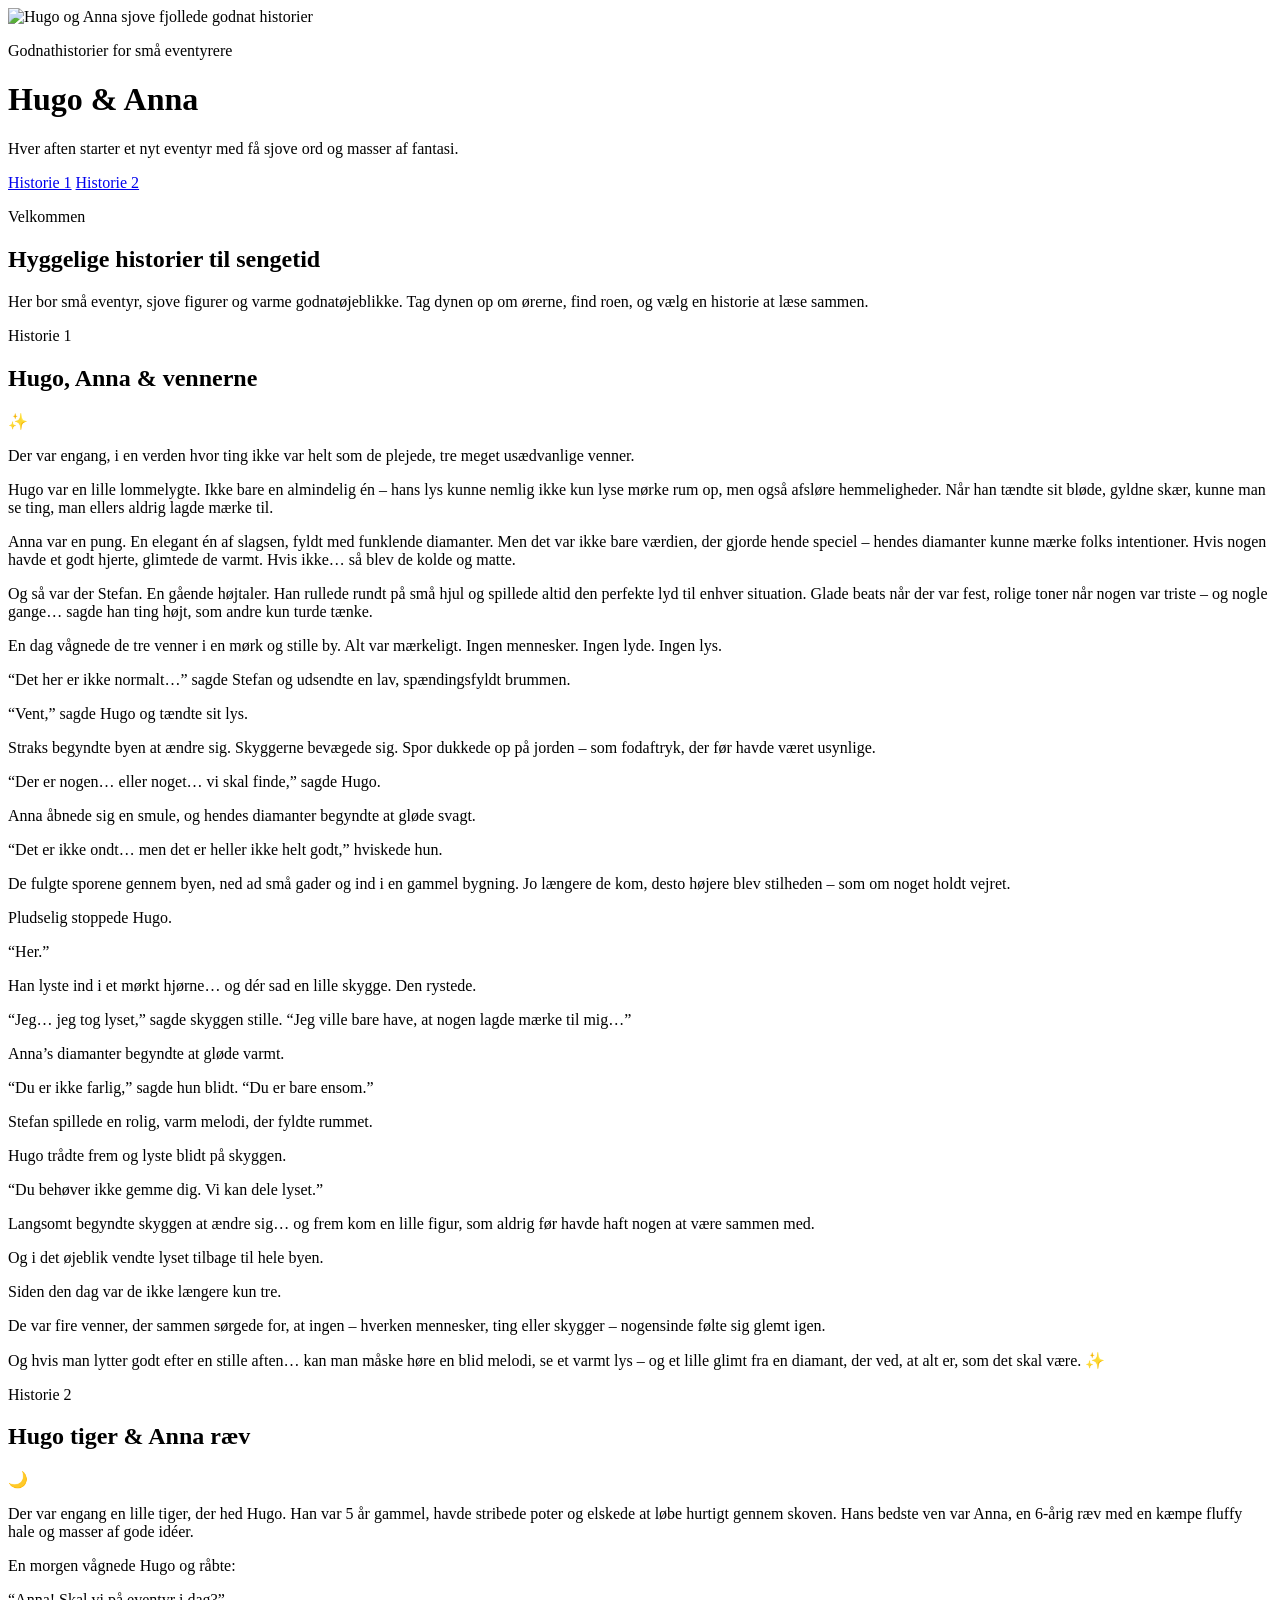
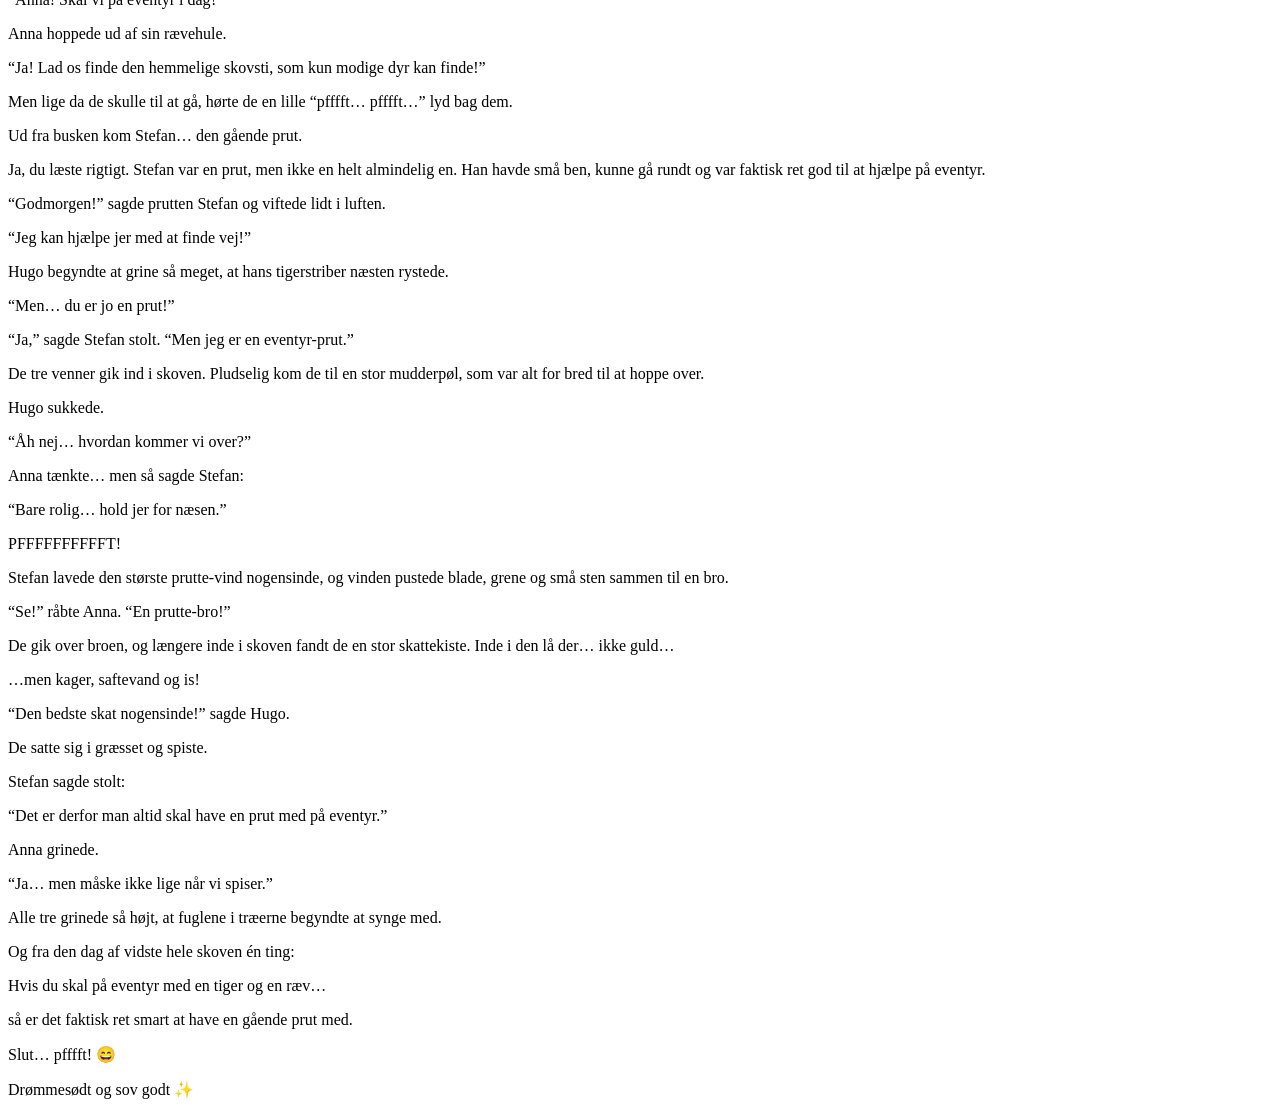
==== index.html @ 0d3a1daa "Create index.html" ====
<!DOCTYPE html>
<html lang="da">
<head>
  <meta charset="UTF-8" />
  <meta name="viewport" content="width=device-width, initial-scale=1.0" />
  <title>Hugo & Anna – Godnat Historier</title>
  <meta
    name="description"
    content="Sjove, hyggelige og eventyrlige godnathistorier til børn med Hugo, Anna og vennerne."
  />
  <link rel="stylesheet" href="style.css" />
</head>
<body>
  <div class="sky"></div>
  <div class="stars stars-1"></div>
  <div class="stars stars-2"></div>

  <header class="hero">
    <img
      src="banner.webp"
      alt="Hugo og Anna sjove fjollede godnat historier"
      class="hero__image"
    />
    <div class="hero__overlay">
      <div class="hero__text">
        <p class="eyebrow">Godnathistorier for små eventyrere</p>
        <h1>Hugo & Anna</h1>
        <p class="hero__lead">
          Hver aften starter et nyt eventyr med få sjove ord og masser af fantasi.
        </p>
      </div>
    </div>
  </header>

  <nav class="story-nav">
    <a href="#historie-1" class="story-nav__link">Historie 1</a>
    <a href="#historie-2" class="story-nav__link">Historie 2</a>
  </nav>

  <main class="container">
    <section class="welcome card card--glow">
      <p class="section-kicker">Velkommen</p>
      <h2>Hyggelige historier til sengetid</h2>
      <p>
        Her bor små eventyr, sjove figurer og varme godnatøjeblikke. Tag dynen
        op om ørerne, find roen, og vælg en historie at læse sammen.
      </p>
    </section>

    <section class="story card story-book" id="historie-1">
      <div class="story-book__top">
        <div>
          <span class="story-tag">Historie 1</span>
          <h2>Hugo, Anna & vennerne</h2>
        </div>
        <span class="moon">✨</span>
      </div>

      <div class="story-book__content">
        <p>
          Der var engang, i en verden hvor ting ikke var helt som de plejede,
          tre meget usædvanlige venner.
        </p>

        <p>
          Hugo var en lille lommelygte. Ikke bare en almindelig én – hans lys
          kunne nemlig ikke kun lyse mørke rum op, men også afsløre hemmeligheder.
          Når han tændte sit bløde, gyldne skær, kunne man se ting, man ellers
          aldrig lagde mærke til.
        </p>

        <p>
          Anna var en pung. En elegant én af slagsen, fyldt med funklende
          diamanter. Men det var ikke bare værdien, der gjorde hende speciel –
          hendes diamanter kunne mærke folks intentioner. Hvis nogen havde et godt
          hjerte, glimtede de varmt. Hvis ikke… så blev de kolde og matte.
        </p>

        <p>
          Og så var der Stefan. En gående højtaler. Han rullede rundt på små hjul
          og spillede altid den perfekte lyd til enhver situation. Glade beats når
          der var fest, rolige toner når nogen var triste – og nogle gange… sagde
          han ting højt, som andre kun turde tænke.
        </p>

        <p>
          En dag vågnede de tre venner i en mørk og stille by. Alt var mærkeligt.
          Ingen mennesker. Ingen lyde. Ingen lys.
        </p>

        <p>
          “Det her er ikke normalt…” sagde Stefan og udsendte en lav,
          spændingsfyldt brummen.
        </p>

        <p>“Vent,” sagde Hugo og tændte sit lys.</p>

        <p>
          Straks begyndte byen at ændre sig. Skyggerne bevægede sig. Spor dukkede
          op på jorden – som fodaftryk, der før havde været usynlige.
        </p>

        <p>“Der er nogen… eller noget… vi skal finde,” sagde Hugo.</p>

        <p>
          Anna åbnede sig en smule, og hendes diamanter begyndte at gløde svagt.
        </p>

        <p>“Det er ikke ondt… men det er heller ikke helt godt,” hviskede hun.</p>

        <p>
          De fulgte sporene gennem byen, ned ad små gader og ind i en gammel
          bygning. Jo længere de kom, desto højere blev stilheden – som om noget
          holdt vejret.
        </p>

        <p>Pludselig stoppede Hugo.</p>
        <p>“Her.”</p>

        <p>
          Han lyste ind i et mørkt hjørne… og dér sad en lille skygge. Den rystede.
        </p>

        <p>
          “Jeg… jeg tog lyset,” sagde skyggen stille. “Jeg ville bare have, at
          nogen lagde mærke til mig…”
        </p>

        <p>Anna’s diamanter begyndte at gløde varmt.</p>

        <p>“Du er ikke farlig,” sagde hun blidt. “Du er bare ensom.”</p>

        <p>Stefan spillede en rolig, varm melodi, der fyldte rummet.</p>

        <p>Hugo trådte frem og lyste blidt på skyggen.</p>

        <p>“Du behøver ikke gemme dig. Vi kan dele lyset.”</p>

        <p>
          Langsomt begyndte skyggen at ændre sig… og frem kom en lille figur, som
          aldrig før havde haft nogen at være sammen med.
        </p>

        <p>Og i det øjeblik vendte lyset tilbage til hele byen.</p>

        <p>Siden den dag var de ikke længere kun tre.</p>

        <p>
          De var fire venner, der sammen sørgede for, at ingen – hverken
          mennesker, ting eller skygger – nogensinde følte sig glemt igen.
        </p>

        <p>
          Og hvis man lytter godt efter en stille aften… kan man måske høre en
          blid melodi, se et varmt lys – og et lille glimt fra en diamant, der ved,
          at alt er, som det skal være. ✨
        </p>
      </div>
    </section>

    <section class="story card story-book" id="historie-2">
      <div class="story-book__top">
        <div>
          <span class="story-tag">Historie 2</span>
          <h2>Hugo tiger & Anna ræv</h2>
        </div>
        <span class="moon">🌙</span>
      </div>

      <div class="story-book__content">
        <p>
          Der var engang en lille tiger, der hed Hugo. Han var 5 år gammel, havde
          stribede poter og elskede at løbe hurtigt gennem skoven. Hans bedste ven
          var Anna, en 6-årig ræv med en kæmpe fluffy hale og masser af gode idéer.
        </p>

        <p>En morgen vågnede Hugo og råbte:</p>

        <p>“Anna! Skal vi på eventyr i dag?”</p>

        <p>Anna hoppede ud af sin rævehule.</p>

        <p>
          “Ja! Lad os finde den hemmelige skovsti, som kun modige dyr kan finde!”
        </p>

        <p>
          Men lige da de skulle til at gå, hørte de en lille “pfffft… pfffft…”
          lyd bag dem.
        </p>

        <p>Ud fra busken kom Stefan… den gående prut.</p>

        <p>
          Ja, du læste rigtigt. Stefan var en prut, men ikke en helt almindelig
          en. Han havde små ben, kunne gå rundt og var faktisk ret god til at
          hjælpe på eventyr.
        </p>

        <p>“Godmorgen!” sagde prutten Stefan og viftede lidt i luften.</p>

        <p>“Jeg kan hjælpe jer med at finde vej!”</p>

        <p>
          Hugo begyndte at grine så meget, at hans tigerstriber næsten rystede.
        </p>

        <p>“Men… du er jo en prut!”</p>

        <p>“Ja,” sagde Stefan stolt. “Men jeg er en eventyr-prut.”</p>

        <p>
          De tre venner gik ind i skoven. Pludselig kom de til en stor mudderpøl,
          som var alt for bred til at hoppe over.
        </p>

        <p>Hugo sukkede.</p>

        <p>“Åh nej… hvordan kommer vi over?”</p>

        <p>Anna tænkte… men så sagde Stefan:</p>

        <p>“Bare rolig… hold jer for næsen.”</p>

        <p>PFFFFFFFFFFT!</p>

        <p>
          Stefan lavede den største prutte-vind nogensinde, og vinden pustede
          blade, grene og små sten sammen til en bro.
        </p>

        <p>“Se!” råbte Anna. “En prutte-bro!”</p>

        <p>
          De gik over broen, og længere inde i skoven fandt de en stor skattekiste.
          Inde i den lå der… ikke guld…
        </p>

        <p>…men kager, saftevand og is!</p>

        <p>“Den bedste skat nogensinde!” sagde Hugo.</p>

        <p>De satte sig i græsset og spiste.</p>

        <p>Stefan sagde stolt:</p>

        <p>“Det er derfor man altid skal have en prut med på eventyr.”</p>

        <p>Anna grinede.</p>

        <p>“Ja… men måske ikke lige når vi spiser.”</p>

        <p>
          Alle tre grinede så højt, at fuglene i træerne begyndte at synge med.
        </p>

        <p>Og fra den dag af vidste hele skoven én ting:</p>

        <p>Hvis du skal på eventyr med en tiger og en ræv…</p>

        <p>så er det faktisk ret smart at have en gående prut med.</p>

        <p>Slut… pfffft! 😄</p>
      </div>
    </section>
  </main>

  <footer class="footer">
    <p>Drømmesødt og sov godt ✨</p>
  </footer>
</body>
</html>
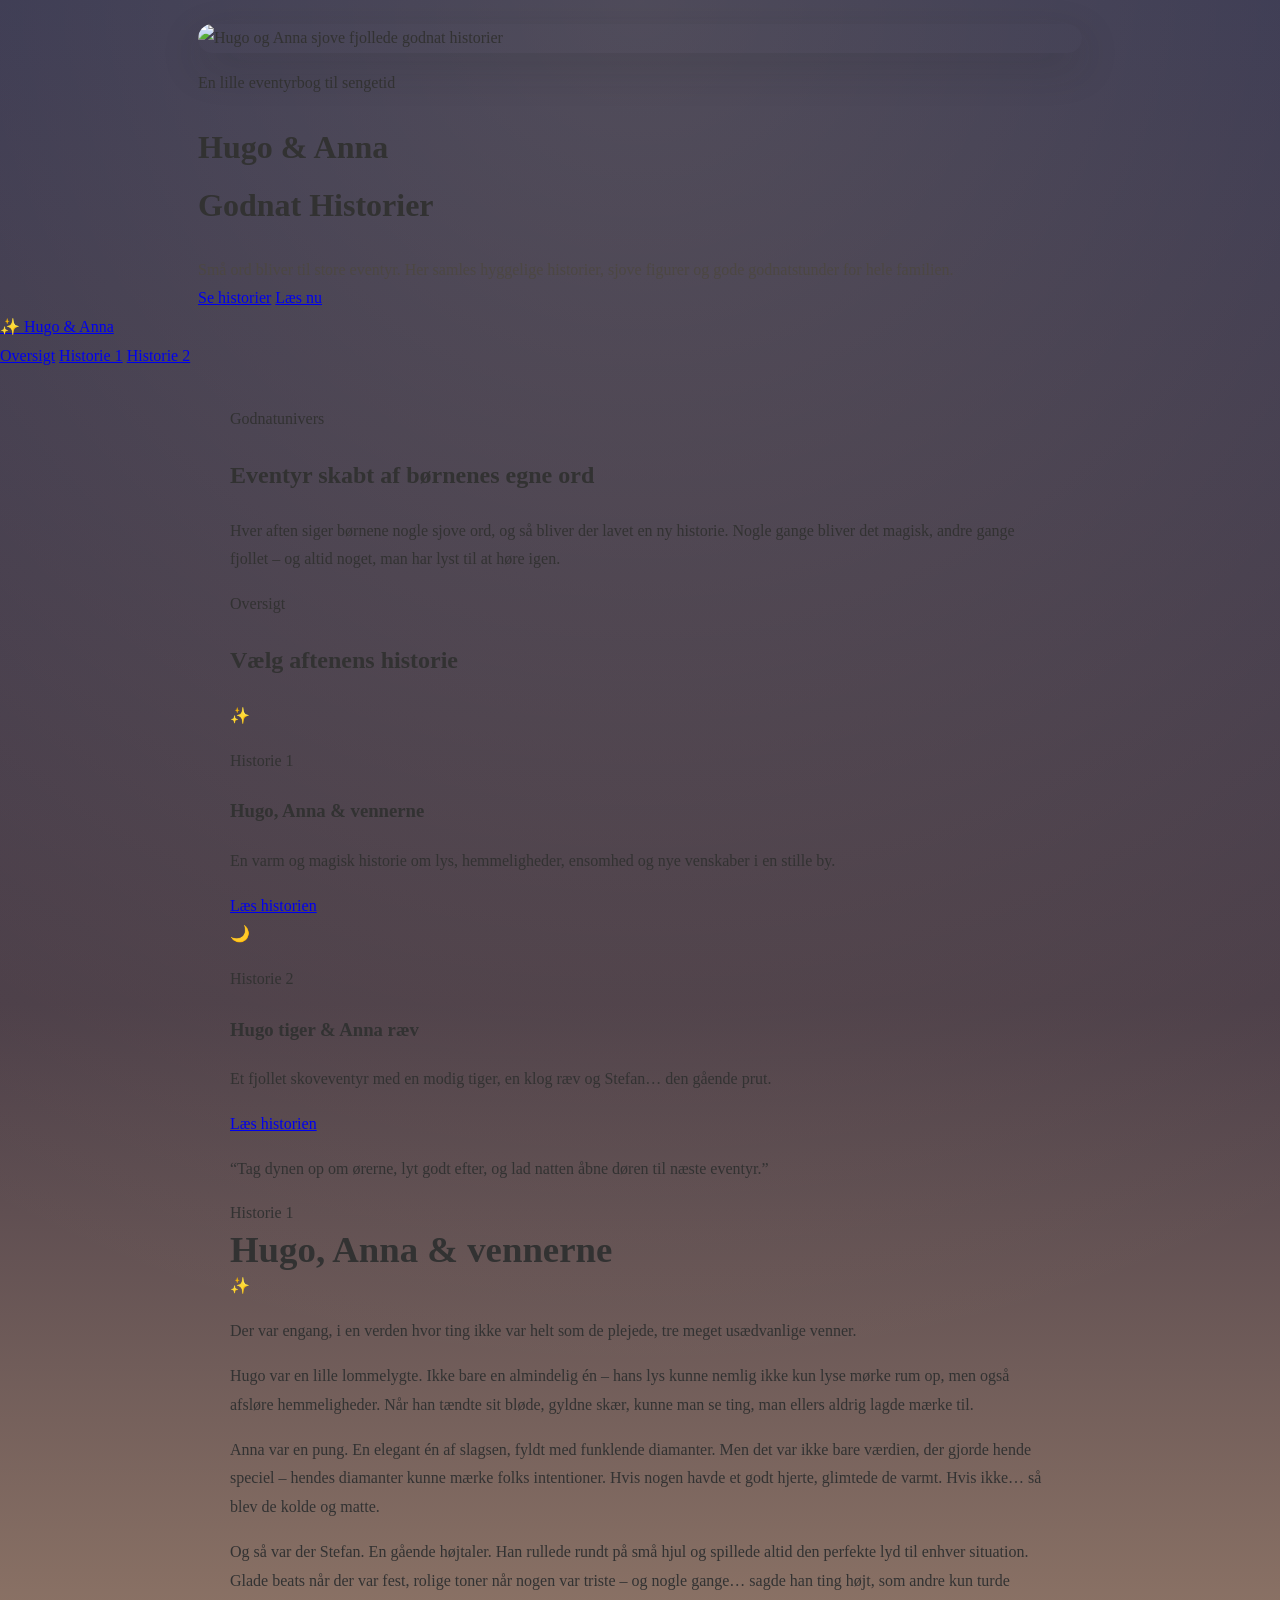
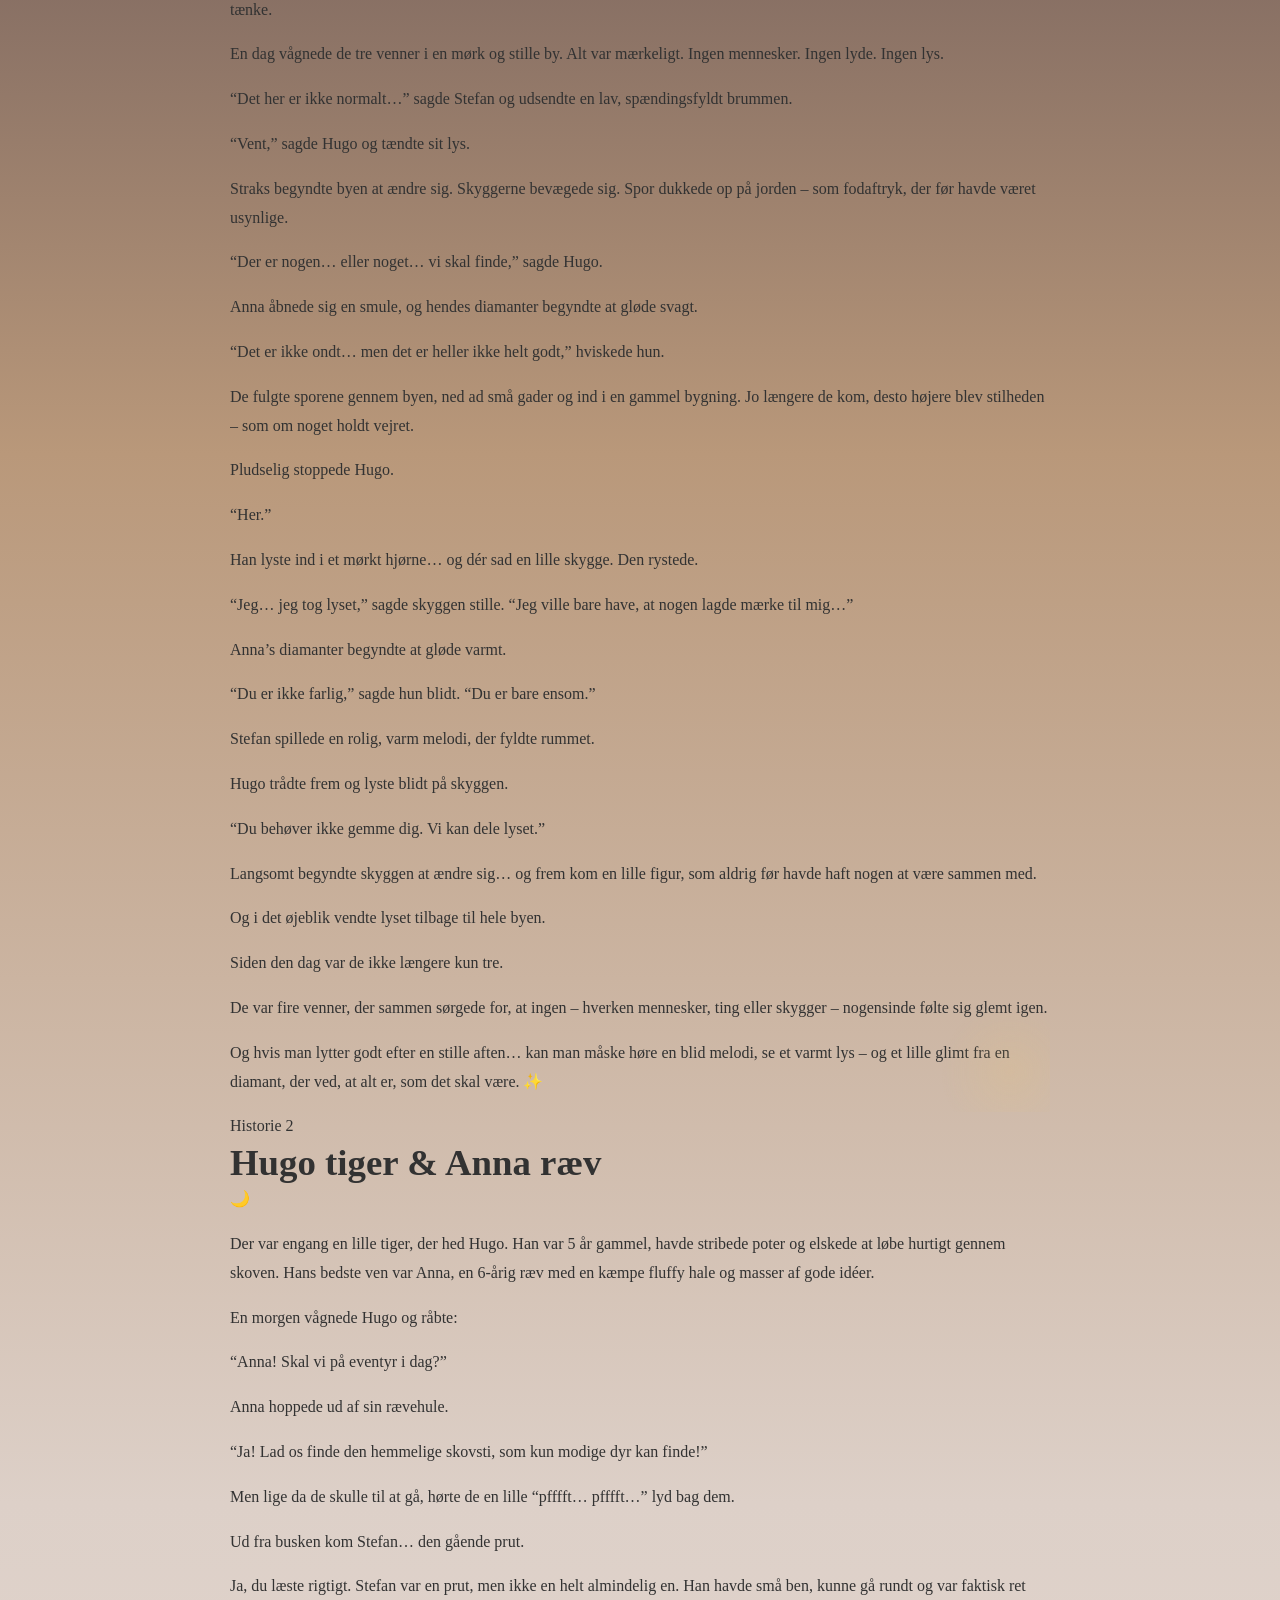
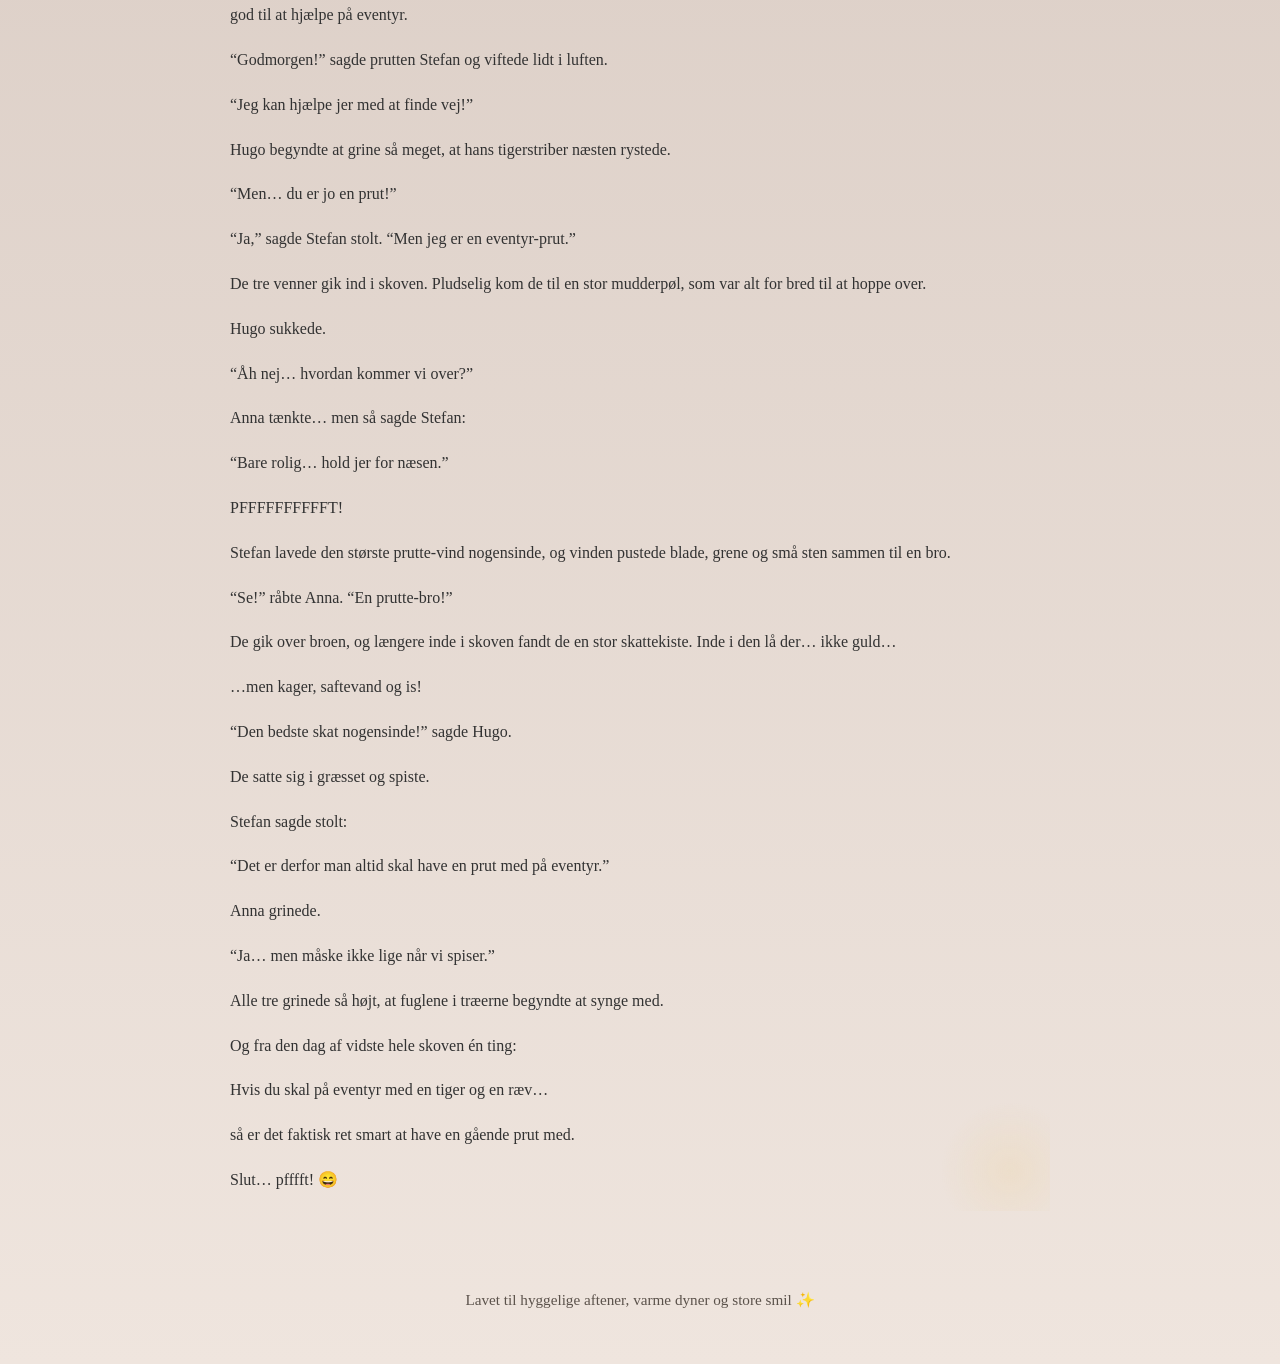
==== commit 902a9227: "Update index.html" ====
--- a/index.html
+++ b/index.html
@@ -6,267 +6,326 @@
   <title>Hugo & Anna – Godnat Historier</title>
   <meta
     name="description"
-    content="Sjove, hyggelige og eventyrlige godnathistorier til børn med Hugo, Anna og vennerne."
+    content="En eventyrlig samling af hyggelige og sjove godnathistorier til børn."
   />
   <link rel="stylesheet" href="style.css" />
 </head>
 <body>
-  <div class="sky"></div>
-  <div class="stars stars-1"></div>
-  <div class="stars stars-2"></div>
+  <div class="page-glow page-glow--one"></div>
+  <div class="page-glow page-glow--two"></div>
+  <div class="stars stars-a"></div>
+  <div class="stars stars-b"></div>
 
   <header class="hero">
-    <img
-      src="banner.webp"
-      alt="Hugo og Anna sjove fjollede godnat historier"
-      class="hero__image"
-    />
-    <div class="hero__overlay">
-      <div class="hero__text">
-        <p class="eyebrow">Godnathistorier for små eventyrere</p>
-        <h1>Hugo & Anna</h1>
-        <p class="hero__lead">
-          Hver aften starter et nyt eventyr med få sjove ord og masser af fantasi.
-        </p>
+    <div class="hero__frame">
+      <img
+        src="banner.webp"
+        alt="Hugo og Anna sjove fjollede godnat historier"
+        class="hero__image"
+      />
+    </div>
+
+    <div class="hero__panel">
+      <p class="hero__eyebrow">En lille eventyrbog til sengetid</p>
+      <h1>Hugo & Anna<br />Godnat Historier</h1>
+      <p class="hero__lead">
+        Små ord bliver til store eventyr. Her samles hyggelige historier,
+        sjove figurer og gode godnatstunder for hele familien.
+      </p>
+
+      <div class="hero__actions">
+        <a href="#oversigt" class="btn btn--primary">Se historier</a>
+        <a href="#historie-1" class="btn btn--ghost">Læs nu</a>
       </div>
     </div>
   </header>
 
-  <nav class="story-nav">
-    <a href="#historie-1" class="story-nav__link">Historie 1</a>
-    <a href="#historie-2" class="story-nav__link">Historie 2</a>
+  <nav class="topnav">
+    <a href="#top" class="topnav__brand">✨ Hugo & Anna</a>
+    <div class="topnav__links">
+      <a href="#oversigt">Oversigt</a>
+      <a href="#historie-1">Historie 1</a>
+      <a href="#historie-2">Historie 2</a>
+    </div>
   </nav>
 
-  <main class="container">
-    <section class="welcome card card--glow">
-      <p class="section-kicker">Velkommen</p>
-      <h2>Hyggelige historier til sengetid</h2>
-      <p>
-        Her bor små eventyr, sjove figurer og varme godnatøjeblikke. Tag dynen
-        op om ørerne, find roen, og vælg en historie at læse sammen.
-      </p>
-    </section>
-
-    <section class="story card story-book" id="historie-1">
-      <div class="story-book__top">
-        <div>
-          <span class="story-tag">Historie 1</span>
-          <h2>Hugo, Anna & vennerne</h2>
-        </div>
-        <span class="moon">✨</span>
-      </div>
-
-      <div class="story-book__content">
+  <main class="container" id="top">
+    <section class="intro-panel">
+      <div class="intro-panel__inner">
+        <p class="section-label">Godnatunivers</p>
+        <h2>Eventyr skabt af børnenes egne ord</h2>
         <p>
-          Der var engang, i en verden hvor ting ikke var helt som de plejede,
-          tre meget usædvanlige venner.
-        </p>
-
-        <p>
-          Hugo var en lille lommelygte. Ikke bare en almindelig én – hans lys
-          kunne nemlig ikke kun lyse mørke rum op, men også afsløre hemmeligheder.
-          Når han tændte sit bløde, gyldne skær, kunne man se ting, man ellers
-          aldrig lagde mærke til.
-        </p>
-
-        <p>
-          Anna var en pung. En elegant én af slagsen, fyldt med funklende
-          diamanter. Men det var ikke bare værdien, der gjorde hende speciel –
-          hendes diamanter kunne mærke folks intentioner. Hvis nogen havde et godt
-          hjerte, glimtede de varmt. Hvis ikke… så blev de kolde og matte.
-        </p>
-
-        <p>
-          Og så var der Stefan. En gående højtaler. Han rullede rundt på små hjul
-          og spillede altid den perfekte lyd til enhver situation. Glade beats når
-          der var fest, rolige toner når nogen var triste – og nogle gange… sagde
-          han ting højt, som andre kun turde tænke.
-        </p>
-
-        <p>
-          En dag vågnede de tre venner i en mørk og stille by. Alt var mærkeligt.
-          Ingen mennesker. Ingen lyde. Ingen lys.
-        </p>
-
-        <p>
-          “Det her er ikke normalt…” sagde Stefan og udsendte en lav,
-          spændingsfyldt brummen.
-        </p>
-
-        <p>“Vent,” sagde Hugo og tændte sit lys.</p>
-
-        <p>
-          Straks begyndte byen at ændre sig. Skyggerne bevægede sig. Spor dukkede
-          op på jorden – som fodaftryk, der før havde været usynlige.
-        </p>
-
-        <p>“Der er nogen… eller noget… vi skal finde,” sagde Hugo.</p>
-
-        <p>
-          Anna åbnede sig en smule, og hendes diamanter begyndte at gløde svagt.
-        </p>
-
-        <p>“Det er ikke ondt… men det er heller ikke helt godt,” hviskede hun.</p>
-
-        <p>
-          De fulgte sporene gennem byen, ned ad små gader og ind i en gammel
-          bygning. Jo længere de kom, desto højere blev stilheden – som om noget
-          holdt vejret.
-        </p>
-
-        <p>Pludselig stoppede Hugo.</p>
-        <p>“Her.”</p>
-
-        <p>
-          Han lyste ind i et mørkt hjørne… og dér sad en lille skygge. Den rystede.
-        </p>
-
-        <p>
-          “Jeg… jeg tog lyset,” sagde skyggen stille. “Jeg ville bare have, at
-          nogen lagde mærke til mig…”
-        </p>
-
-        <p>Anna’s diamanter begyndte at gløde varmt.</p>
-
-        <p>“Du er ikke farlig,” sagde hun blidt. “Du er bare ensom.”</p>
-
-        <p>Stefan spillede en rolig, varm melodi, der fyldte rummet.</p>
-
-        <p>Hugo trådte frem og lyste blidt på skyggen.</p>
-
-        <p>“Du behøver ikke gemme dig. Vi kan dele lyset.”</p>
-
-        <p>
-          Langsomt begyndte skyggen at ændre sig… og frem kom en lille figur, som
-          aldrig før havde haft nogen at være sammen med.
-        </p>
-
-        <p>Og i det øjeblik vendte lyset tilbage til hele byen.</p>
-
-        <p>Siden den dag var de ikke længere kun tre.</p>
-
-        <p>
-          De var fire venner, der sammen sørgede for, at ingen – hverken
-          mennesker, ting eller skygger – nogensinde følte sig glemt igen.
-        </p>
-
-        <p>
-          Og hvis man lytter godt efter en stille aften… kan man måske høre en
-          blid melodi, se et varmt lys – og et lille glimt fra en diamant, der ved,
-          at alt er, som det skal være. ✨
+          Hver aften siger børnene nogle sjove ord, og så bliver der lavet en ny
+          historie. Nogle gange bliver det magisk, andre gange fjollet – og altid
+          noget, man har lyst til at høre igen.
         </p>
       </div>
     </section>
 
-    <section class="story card story-book" id="historie-2">
-      <div class="story-book__top">
-        <div>
-          <span class="story-tag">Historie 2</span>
-          <h2>Hugo tiger & Anna ræv</h2>
+    <section class="overview" id="oversigt">
+      <div class="section-heading">
+        <p class="section-label">Oversigt</p>
+        <h2>Vælg aftenens historie</h2>
+      </div>
+
+      <div class="story-grid">
+        <article class="story-card">
+          <div class="story-card__icon">✨</div>
+          <p class="story-card__kicker">Historie 1</p>
+          <h3>Hugo, Anna & vennerne</h3>
+          <p>
+            En varm og magisk historie om lys, hemmeligheder, ensomhed og nye
+            venskaber i en stille by.
+          </p>
+          <a href="#historie-1" class="story-card__link">Læs historien</a>
+        </article>
+
+        <article class="story-card">
+          <div class="story-card__icon">🌙</div>
+          <p class="story-card__kicker">Historie 2</p>
+          <h3>Hugo tiger & Anna ræv</h3>
+          <p>
+            Et fjollet skoveventyr med en modig tiger, en klog ræv og Stefan…
+            den gående prut.
+          </p>
+          <a href="#historie-2" class="story-card__link">Læs historien</a>
+        </article>
+      </div>
+    </section>
+
+    <section class="quote-band">
+      <p>
+        “Tag dynen op om ørerne, lyt godt efter, og lad natten åbne døren til
+        næste eventyr.”
+      </p>
+    </section>
+
+    <section class="story-shell" id="historie-1">
+      <article class="story-book">
+        <div class="story-book__header">
+          <div>
+            <span class="pill">Historie 1</span>
+            <h2>Hugo, Anna & vennerne</h2>
+          </div>
+          <div class="story-book__symbol">✨</div>
         </div>
-        <span class="moon">🌙</span>
-      </div>
-
-      <div class="story-book__content">
-        <p>
-          Der var engang en lille tiger, der hed Hugo. Han var 5 år gammel, havde
-          stribede poter og elskede at løbe hurtigt gennem skoven. Hans bedste ven
-          var Anna, en 6-årig ræv med en kæmpe fluffy hale og masser af gode idéer.
-        </p>
-
-        <p>En morgen vågnede Hugo og råbte:</p>
-
-        <p>“Anna! Skal vi på eventyr i dag?”</p>
-
-        <p>Anna hoppede ud af sin rævehule.</p>
-
-        <p>
-          “Ja! Lad os finde den hemmelige skovsti, som kun modige dyr kan finde!”
-        </p>
-
-        <p>
-          Men lige da de skulle til at gå, hørte de en lille “pfffft… pfffft…”
-          lyd bag dem.
-        </p>
-
-        <p>Ud fra busken kom Stefan… den gående prut.</p>
-
-        <p>
-          Ja, du læste rigtigt. Stefan var en prut, men ikke en helt almindelig
-          en. Han havde små ben, kunne gå rundt og var faktisk ret god til at
-          hjælpe på eventyr.
-        </p>
-
-        <p>“Godmorgen!” sagde prutten Stefan og viftede lidt i luften.</p>
-
-        <p>“Jeg kan hjælpe jer med at finde vej!”</p>
-
-        <p>
-          Hugo begyndte at grine så meget, at hans tigerstriber næsten rystede.
-        </p>
-
-        <p>“Men… du er jo en prut!”</p>
-
-        <p>“Ja,” sagde Stefan stolt. “Men jeg er en eventyr-prut.”</p>
-
-        <p>
-          De tre venner gik ind i skoven. Pludselig kom de til en stor mudderpøl,
-          som var alt for bred til at hoppe over.
-        </p>
-
-        <p>Hugo sukkede.</p>
-
-        <p>“Åh nej… hvordan kommer vi over?”</p>
-
-        <p>Anna tænkte… men så sagde Stefan:</p>
-
-        <p>“Bare rolig… hold jer for næsen.”</p>
-
-        <p>PFFFFFFFFFFT!</p>
-
-        <p>
-          Stefan lavede den største prutte-vind nogensinde, og vinden pustede
-          blade, grene og små sten sammen til en bro.
-        </p>
-
-        <p>“Se!” råbte Anna. “En prutte-bro!”</p>
-
-        <p>
-          De gik over broen, og længere inde i skoven fandt de en stor skattekiste.
-          Inde i den lå der… ikke guld…
-        </p>
-
-        <p>…men kager, saftevand og is!</p>
-
-        <p>“Den bedste skat nogensinde!” sagde Hugo.</p>
-
-        <p>De satte sig i græsset og spiste.</p>
-
-        <p>Stefan sagde stolt:</p>
-
-        <p>“Det er derfor man altid skal have en prut med på eventyr.”</p>
-
-        <p>Anna grinede.</p>
-
-        <p>“Ja… men måske ikke lige når vi spiser.”</p>
-
-        <p>
-          Alle tre grinede så højt, at fuglene i træerne begyndte at synge med.
-        </p>
-
-        <p>Og fra den dag af vidste hele skoven én ting:</p>
-
-        <p>Hvis du skal på eventyr med en tiger og en ræv…</p>
-
-        <p>så er det faktisk ret smart at have en gående prut med.</p>
-
-        <p>Slut… pfffft! 😄</p>
-      </div>
+
+        <div class="story-book__body">
+          <p>
+            Der var engang, i en verden hvor ting ikke var helt som de plejede,
+            tre meget usædvanlige venner.
+          </p>
+
+          <p>
+            Hugo var en lille lommelygte. Ikke bare en almindelig én – hans lys
+            kunne nemlig ikke kun lyse mørke rum op, men også afsløre
+            hemmeligheder. Når han tændte sit bløde, gyldne skær, kunne man se
+            ting, man ellers aldrig lagde mærke til.
+          </p>
+
+          <p>
+            Anna var en pung. En elegant én af slagsen, fyldt med funklende
+            diamanter. Men det var ikke bare værdien, der gjorde hende speciel –
+            hendes diamanter kunne mærke folks intentioner. Hvis nogen havde et
+            godt hjerte, glimtede de varmt. Hvis ikke… så blev de kolde og matte.
+          </p>
+
+          <p>
+            Og så var der Stefan. En gående højtaler. Han rullede rundt på små
+            hjul og spillede altid den perfekte lyd til enhver situation. Glade
+            beats når der var fest, rolige toner når nogen var triste – og nogle
+            gange… sagde han ting højt, som andre kun turde tænke.
+          </p>
+
+          <p>
+            En dag vågnede de tre venner i en mørk og stille by. Alt var mærkeligt.
+            Ingen mennesker. Ingen lyde. Ingen lys.
+          </p>
+
+          <p>
+            “Det her er ikke normalt…” sagde Stefan og udsendte en lav,
+            spændingsfyldt brummen.
+          </p>
+
+          <p>“Vent,” sagde Hugo og tændte sit lys.</p>
+
+          <p>
+            Straks begyndte byen at ændre sig. Skyggerne bevægede sig. Spor
+            dukkede op på jorden – som fodaftryk, der før havde været usynlige.
+          </p>
+
+          <p>“Der er nogen… eller noget… vi skal finde,” sagde Hugo.</p>
+
+          <p>
+            Anna åbnede sig en smule, og hendes diamanter begyndte at gløde svagt.
+          </p>
+
+          <p>“Det er ikke ondt… men det er heller ikke helt godt,” hviskede hun.</p>
+
+          <p>
+            De fulgte sporene gennem byen, ned ad små gader og ind i en gammel
+            bygning. Jo længere de kom, desto højere blev stilheden – som om noget
+            holdt vejret.
+          </p>
+
+          <p>Pludselig stoppede Hugo.</p>
+          <p>“Her.”</p>
+
+          <p>
+            Han lyste ind i et mørkt hjørne… og dér sad en lille skygge. Den
+            rystede.
+          </p>
+
+          <p>
+            “Jeg… jeg tog lyset,” sagde skyggen stille. “Jeg ville bare have, at
+            nogen lagde mærke til mig…”
+          </p>
+
+          <p>Anna’s diamanter begyndte at gløde varmt.</p>
+
+          <p>“Du er ikke farlig,” sagde hun blidt. “Du er bare ensom.”</p>
+
+          <p>Stefan spillede en rolig, varm melodi, der fyldte rummet.</p>
+
+          <p>Hugo trådte frem og lyste blidt på skyggen.</p>
+
+          <p>“Du behøver ikke gemme dig. Vi kan dele lyset.”</p>
+
+          <p>
+            Langsomt begyndte skyggen at ændre sig… og frem kom en lille figur,
+            som aldrig før havde haft nogen at være sammen med.
+          </p>
+
+          <p>Og i det øjeblik vendte lyset tilbage til hele byen.</p>
+
+          <p>Siden den dag var de ikke længere kun tre.</p>
+
+          <p>
+            De var fire venner, der sammen sørgede for, at ingen – hverken
+            mennesker, ting eller skygger – nogensinde følte sig glemt igen.
+          </p>
+
+          <p>
+            Og hvis man lytter godt efter en stille aften… kan man måske høre en
+            blid melodi, se et varmt lys – og et lille glimt fra en diamant, der
+            ved, at alt er, som det skal være. ✨
+          </p>
+        </div>
+      </article>
+    </section>
+
+    <section class="story-shell" id="historie-2">
+      <article class="story-book">
+        <div class="story-book__header">
+          <div>
+            <span class="pill">Historie 2</span>
+            <h2>Hugo tiger & Anna ræv</h2>
+          </div>
+          <div class="story-book__symbol">🌙</div>
+        </div>
+
+        <div class="story-book__body">
+          <p>
+            Der var engang en lille tiger, der hed Hugo. Han var 5 år gammel,
+            havde stribede poter og elskede at løbe hurtigt gennem skoven. Hans
+            bedste ven var Anna, en 6-årig ræv med en kæmpe fluffy hale og masser
+            af gode idéer.
+          </p>
+
+          <p>En morgen vågnede Hugo og råbte:</p>
+
+          <p>“Anna! Skal vi på eventyr i dag?”</p>
+
+          <p>Anna hoppede ud af sin rævehule.</p>
+
+          <p>
+            “Ja! Lad os finde den hemmelige skovsti, som kun modige dyr kan finde!”
+          </p>
+
+          <p>
+            Men lige da de skulle til at gå, hørte de en lille “pfffft… pfffft…”
+            lyd bag dem.
+          </p>
+
+          <p>Ud fra busken kom Stefan… den gående prut.</p>
+
+          <p>
+            Ja, du læste rigtigt. Stefan var en prut, men ikke en helt almindelig
+            en. Han havde små ben, kunne gå rundt og var faktisk ret god til at
+            hjælpe på eventyr.
+          </p>
+
+          <p>“Godmorgen!” sagde prutten Stefan og viftede lidt i luften.</p>
+
+          <p>“Jeg kan hjælpe jer med at finde vej!”</p>
+
+          <p>
+            Hugo begyndte at grine så meget, at hans tigerstriber næsten rystede.
+          </p>
+
+          <p>“Men… du er jo en prut!”</p>
+
+          <p>“Ja,” sagde Stefan stolt. “Men jeg er en eventyr-prut.”</p>
+
+          <p>
+            De tre venner gik ind i skoven. Pludselig kom de til en stor
+            mudderpøl, som var alt for bred til at hoppe over.
+          </p>
+
+          <p>Hugo sukkede.</p>
+
+          <p>“Åh nej… hvordan kommer vi over?”</p>
+
+          <p>Anna tænkte… men så sagde Stefan:</p>
+
+          <p>“Bare rolig… hold jer for næsen.”</p>
+
+          <p>PFFFFFFFFFFT!</p>
+
+          <p>
+            Stefan lavede den største prutte-vind nogensinde, og vinden pustede
+            blade, grene og små sten sammen til en bro.
+          </p>
+
+          <p>“Se!” råbte Anna. “En prutte-bro!”</p>
+
+          <p>
+            De gik over broen, og længere inde i skoven fandt de en stor
+            skattekiste. Inde i den lå der… ikke guld…
+          </p>
+
+          <p>…men kager, saftevand og is!</p>
+
+          <p>“Den bedste skat nogensinde!” sagde Hugo.</p>
+
+          <p>De satte sig i græsset og spiste.</p>
+
+          <p>Stefan sagde stolt:</p>
+
+          <p>“Det er derfor man altid skal have en prut med på eventyr.”</p>
+
+          <p>Anna grinede.</p>
+
+          <p>“Ja… men måske ikke lige når vi spiser.”</p>
+
+          <p>
+            Alle tre grinede så højt, at fuglene i træerne begyndte at synge med.
+          </p>
+
+          <p>Og fra den dag af vidste hele skoven én ting:</p>
+
+          <p>Hvis du skal på eventyr med en tiger og en ræv…</p>
+
+          <p>så er det faktisk ret smart at have en gående prut med.</p>
+
+          <p>Slut… pfffft! 😄</p>
+        </div>
+      </article>
     </section>
   </main>
 
   <footer class="footer">
-    <p>Drømmesødt og sov godt ✨</p>
+    <p>Lavet til hyggelige aftener, varme dyner og store smil ✨</p>
   </footer>
 </body>
 </html>
--- a/style.css
+++ b/style.css
@@ -0,0 +1,318 @@
+:root {
+  --beige: #DDD0C8;
+  --beige-soft: #efe5de;
+  --dark: #323232;
+  --dark-deep: #232323;
+  --paper: #fffaf6;
+  --paper-2: #f8f1ea;
+  --gold: #f0c86e;
+  --gold-soft: #ffe29a;
+  --shadow: 0 14px 40px rgba(35, 35, 35, 0.18);
+  --shadow-soft: 0 8px 24px rgba(35, 35, 35, 0.12);
+  --radius-xl: 28px;
+  --radius-lg: 22px;
+  --radius-md: 16px;
+  --max-width: 820px;
+}
+
+* {
+  box-sizing: border-box;
+}
+
+html {
+  scroll-behavior: smooth;
+}
+
+body {
+  margin: 0;
+  position: relative;
+  min-height: 100vh;
+  font-family: Georgia, "Times New Roman", serif;
+  color: var(--dark);
+  background:
+    radial-gradient(circle at top, rgba(255, 226, 154, 0.16), transparent 30%),
+    linear-gradient(180deg, #2e2f4f 0%, #4a3d48 22%, #b9987a 45%, var(--beige) 68%, var(--beige-soft) 100%);
+  line-height: 1.8;
+  overflow-x: hidden;
+  -webkit-font-smoothing: antialiased;
+  text-rendering: optimizeLegibility;
+}
+
+img {
+  display: block;
+  max-width: 100%;
+}
+
+.sky,
+.stars {
+  position: fixed;
+  inset: 0;
+  pointer-events: none;
+}
+
+.sky {
+  background:
+    radial-gradient(circle at 15% 20%, rgba(255,255,255,0.08) 0 2px, transparent 3px),
+    radial-gradient(circle at 75% 12%, rgba(255,255,255,0.08) 0 2px, transparent 3px),
+    radial-gradient(circle at 55% 28%, rgba(255,255,255,0.07) 0 2px, transparent 3px);
+  z-index: 0;
+}
+
+.stars-1 {
+  background-image:
+    radial-gradient(circle, rgba(255, 245, 210, 0.9) 0 1px, transparent 1.5px),
+    radial-gradient(circle, rgba(255, 245, 210, 0.7) 0 1px, transparent 1.5px),
+    radial-gradient(circle, rgba(255, 245, 210, 0.65) 0 1px, transparent 1.5px);
+  background-size: 180px 180px, 240px 240px, 320px 320px;
+  background-position: 10px 20px, 100px 80px, 40px 120px;
+  opacity: 0.5;
+  z-index: 0;
+}
+
+.stars-2 {
+  background-image:
+    radial-gradient(circle, rgba(255, 232, 170, 0.65) 0 1.2px, transparent 1.8px);
+  background-size: 220px 220px;
+  background-position: 60px 40px;
+  opacity: 0.35;
+  z-index: 0;
+}
+
+.hero,
+.story-nav,
+.container,
+.footer {
+  position: relative;
+  z-index: 1;
+}
+
+.hero {
+  width: 100%;
+  max-width: 920px;
+  margin: 0 auto;
+  padding: 16px 12px 0;
+}
+
+.hero__image {
+  width: 100%;
+  border-radius: 28px;
+  box-shadow: var(--shadow);
+  object-fit: cover;
+}
+
+.hero__overlay {
+  margin-top: -26px;
+  padding: 0 10px;
+}
+
+.hero__text {
+  background: rgba(255, 250, 246, 0.82);
+  backdrop-filter: blur(10px);
+  border: 1px solid rgba(255, 255, 255, 0.45);
+  border-radius: 24px;
+  box-shadow: var(--shadow-soft);
+  padding: 18px 18px 20px;
+}
+
+.eyebrow {
+  margin: 0 0 8px;
+  text-transform: uppercase;
+  letter-spacing: 0.12em;
+  font-size: 0.72rem;
+  color: #6d625b;
+}
+
+.hero__text h1 {
+  margin: 0;
+  font-size: clamp(2.3rem, 8vw, 4.5rem);
+  line-height: 1;
+}
+
+.hero__lead {
+  margin: 12px 0 0;
+  font-size: 1rem;
+  color: #4c4742;
+}
+
+.story-nav {
+  position: sticky;
+  top: 0;
+  z-index: 10;
+  display: flex;
+  gap: 10px;
+  justify-content: center;
+  padding: 14px 12px;
+  margin-top: 12px;
+  backdrop-filter: blur(8px);
+}
+
+.story-nav__link {
+  text-decoration: none;
+  color: var(--dark);
+  background: rgba(255, 250, 246, 0.88);
+  border: 1px solid rgba(50, 50, 50, 0.08);
+  box-shadow: var(--shadow-soft);
+  padding: 10px 16px;
+  border-radius: 999px;
+  font-size: 0.95rem;
+  transition: transform 0.2s ease, background 0.2s ease;
+}
+
+.story-nav__link:hover,
+.story-nav__link:focus {
+  transform: translateY(-2px);
+  background: #fffdfb;
+}
+
+.container {
+  width: min(100% - 24px, var(--max-width));
+  margin: 0 auto;
+  padding: 10px 0 48px;
+}
+
+.card {
+  background: linear-gradient(180deg, rgba(255, 250, 246, 0.96), rgba(248, 241, 234, 0.95));
+  border: 1px solid rgba(50, 50, 50, 0.08);
+  border-radius: var(--radius-xl);
+  box-shadow: var(--shadow);
+  padding: 22px 18px;
+  margin-bottom: 22px;
+}
+
+.card--glow {
+  position: relative;
+  overflow: hidden;
+}
+
+.card--glow::before {
+  content: "";
+  position: absolute;
+  inset: -20% auto auto -10%;
+  width: 180px;
+  height: 180px;
+  background: radial-gradient(circle, rgba(255, 226, 154, 0.28), transparent 70%);
+  pointer-events: none;
+}
+
+.section-kicker {
+  margin: 0 0 8px;
+  text-transform: uppercase;
+  letter-spacing: 0.12em;
+  font-size: 0.72rem;
+  color: #7a6d64;
+}
+
+.welcome h2 {
+  margin: 0 0 12px;
+  font-size: clamp(1.8rem, 6vw, 2.8rem);
+  line-height: 1.15;
+}
+
+.welcome p:last-child {
+  margin-bottom: 0;
+}
+
+.story-book {
+  position: relative;
+  overflow: hidden;
+}
+
+.story-book::after {
+  content: "";
+  position: absolute;
+  right: -30px;
+  bottom: -30px;
+  width: 140px;
+  height: 140px;
+  background: radial-gradient(circle, rgba(240, 200, 110, 0.15), transparent 70%);
+  border-radius: 50%;
+  pointer-events: none;
+}
+
+.story-book__top {
+  display: flex;
+  align-items: flex-start;
+  justify-content: space-between;
+  gap: 14px;
+  margin-bottom: 18px;
+  padding-bottom: 14px;
+  border-bottom: 1px solid rgba(50, 50, 50, 0.1);
+}
+
+.story-tag {
+  display: inline-block;
+  margin-bottom: 10px;
+  padding: 6px 12px;
+  border-radius: 999px;
+  background: linear-gradient(180deg, var(--gold-soft), var(--gold));
+  color: #4a3a1f;
+  font-size: 0.8rem;
+  letter-spacing: 0.08em;
+  text-transform: uppercase;
+  box-shadow: 0 6px 16px rgba(240, 200, 110, 0.22);
+}
+
+.story-book h2 {
+  margin: 0;
+  font-size: clamp(1.55rem, 5vw, 2.3rem);
+  line-height: 1.2;
+}
+
+.moon {
+  font-size: 1.6rem;
+  flex-shrink: 0;
+  filter: drop-shadow(0 0 10px rgba(240, 200, 110, 0.35));
+}
+
+.story-book__content {
+  font-size: 1.06rem;
+}
+
+.story-book__content p {
+  margin: 0 0 1.15em;
+}
+
+.story-book__content p:last-child {
+  margin-bottom: 0;
+}
+
+.footer {
+  text-align: center;
+  padding: 0 16px 36px;
+  color: #5b524b;
+  font-size: 0.95rem;
+}
+
+@media (min-width: 768px) {
+  .hero {
+    padding: 24px 18px 0;
+  }
+
+  .hero__overlay {
+    padding: 0 24px;
+  }
+
+  .hero__text {
+    padding: 24px 26px;
+  }
+
+  .story-nav {
+    gap: 14px;
+  }
+
+  .story-nav__link {
+    padding: 12px 20px;
+  }
+
+  .container {
+    padding: 18px 0 60px;
+  }
+
+  .card {
+    padding: 30px 28px;
+  }
+
+  .story-book__content {
+    font-size: 1.12rem;
+  }
+}
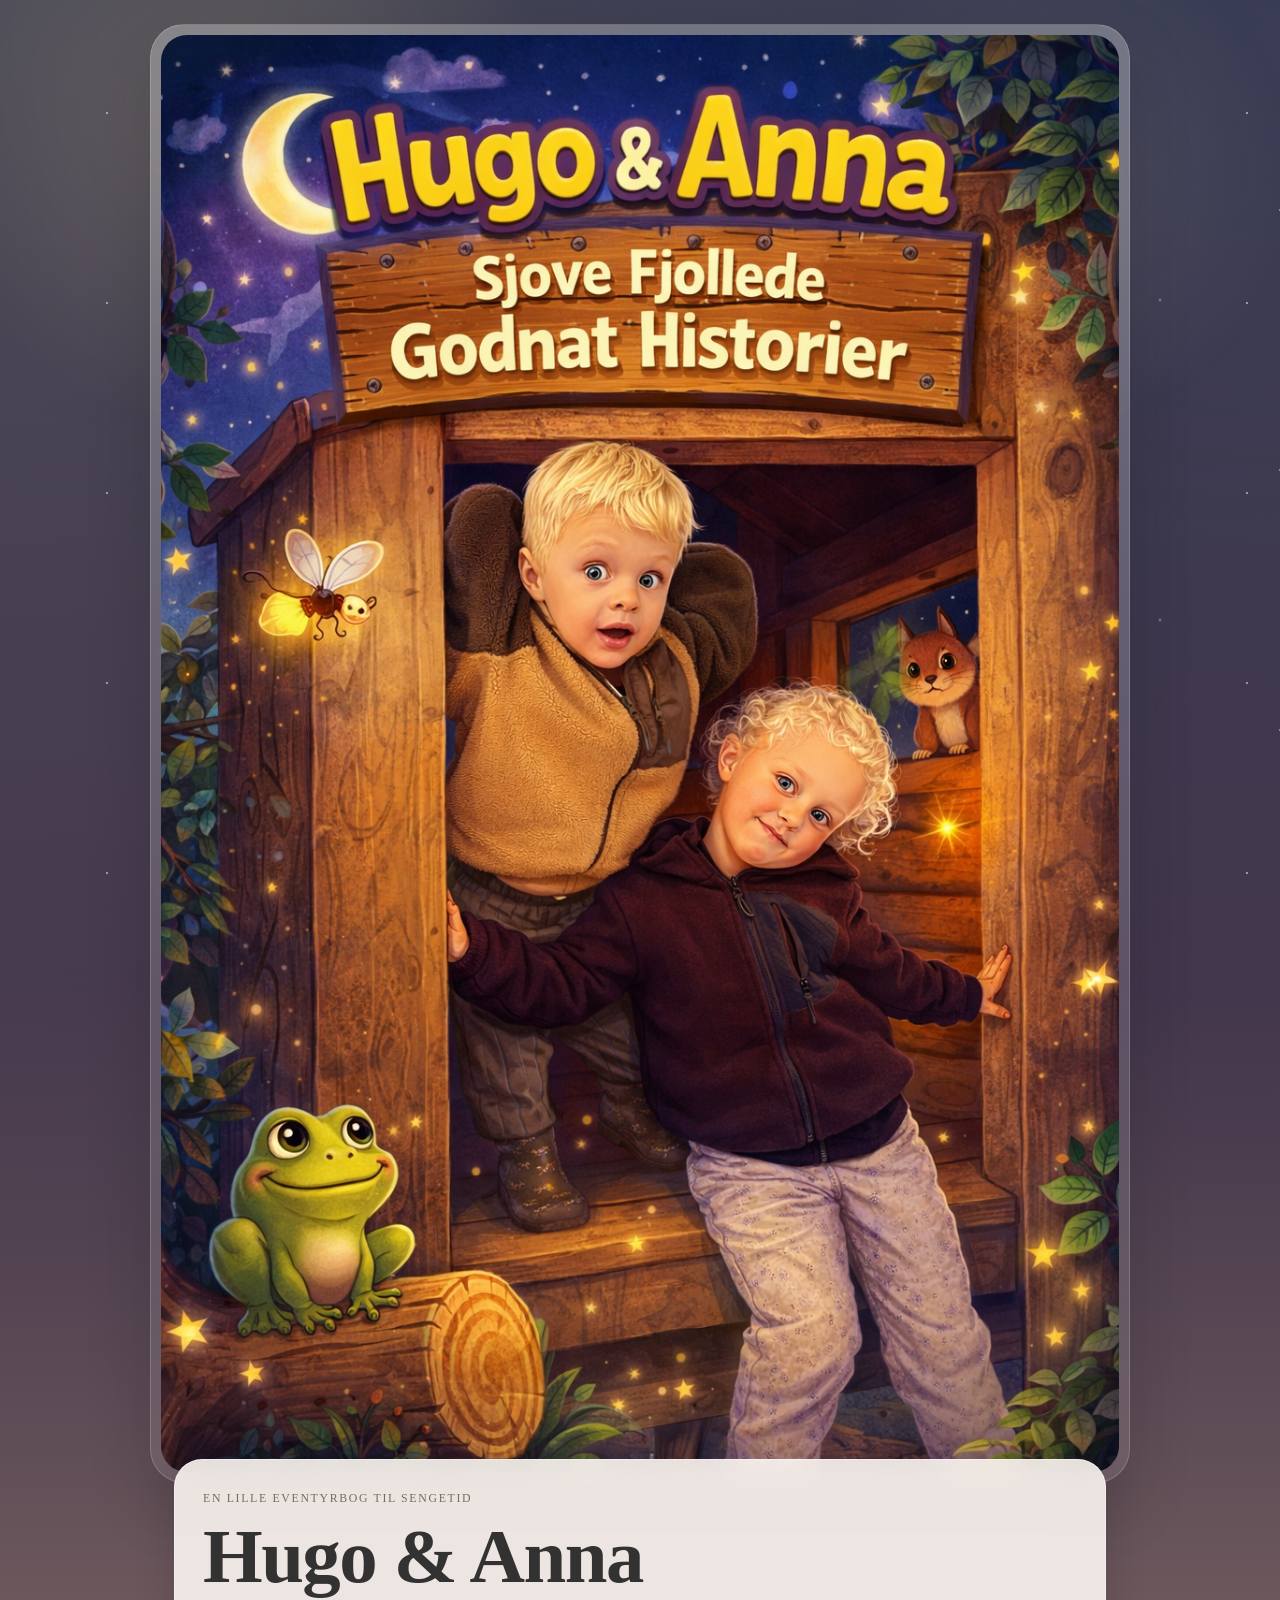
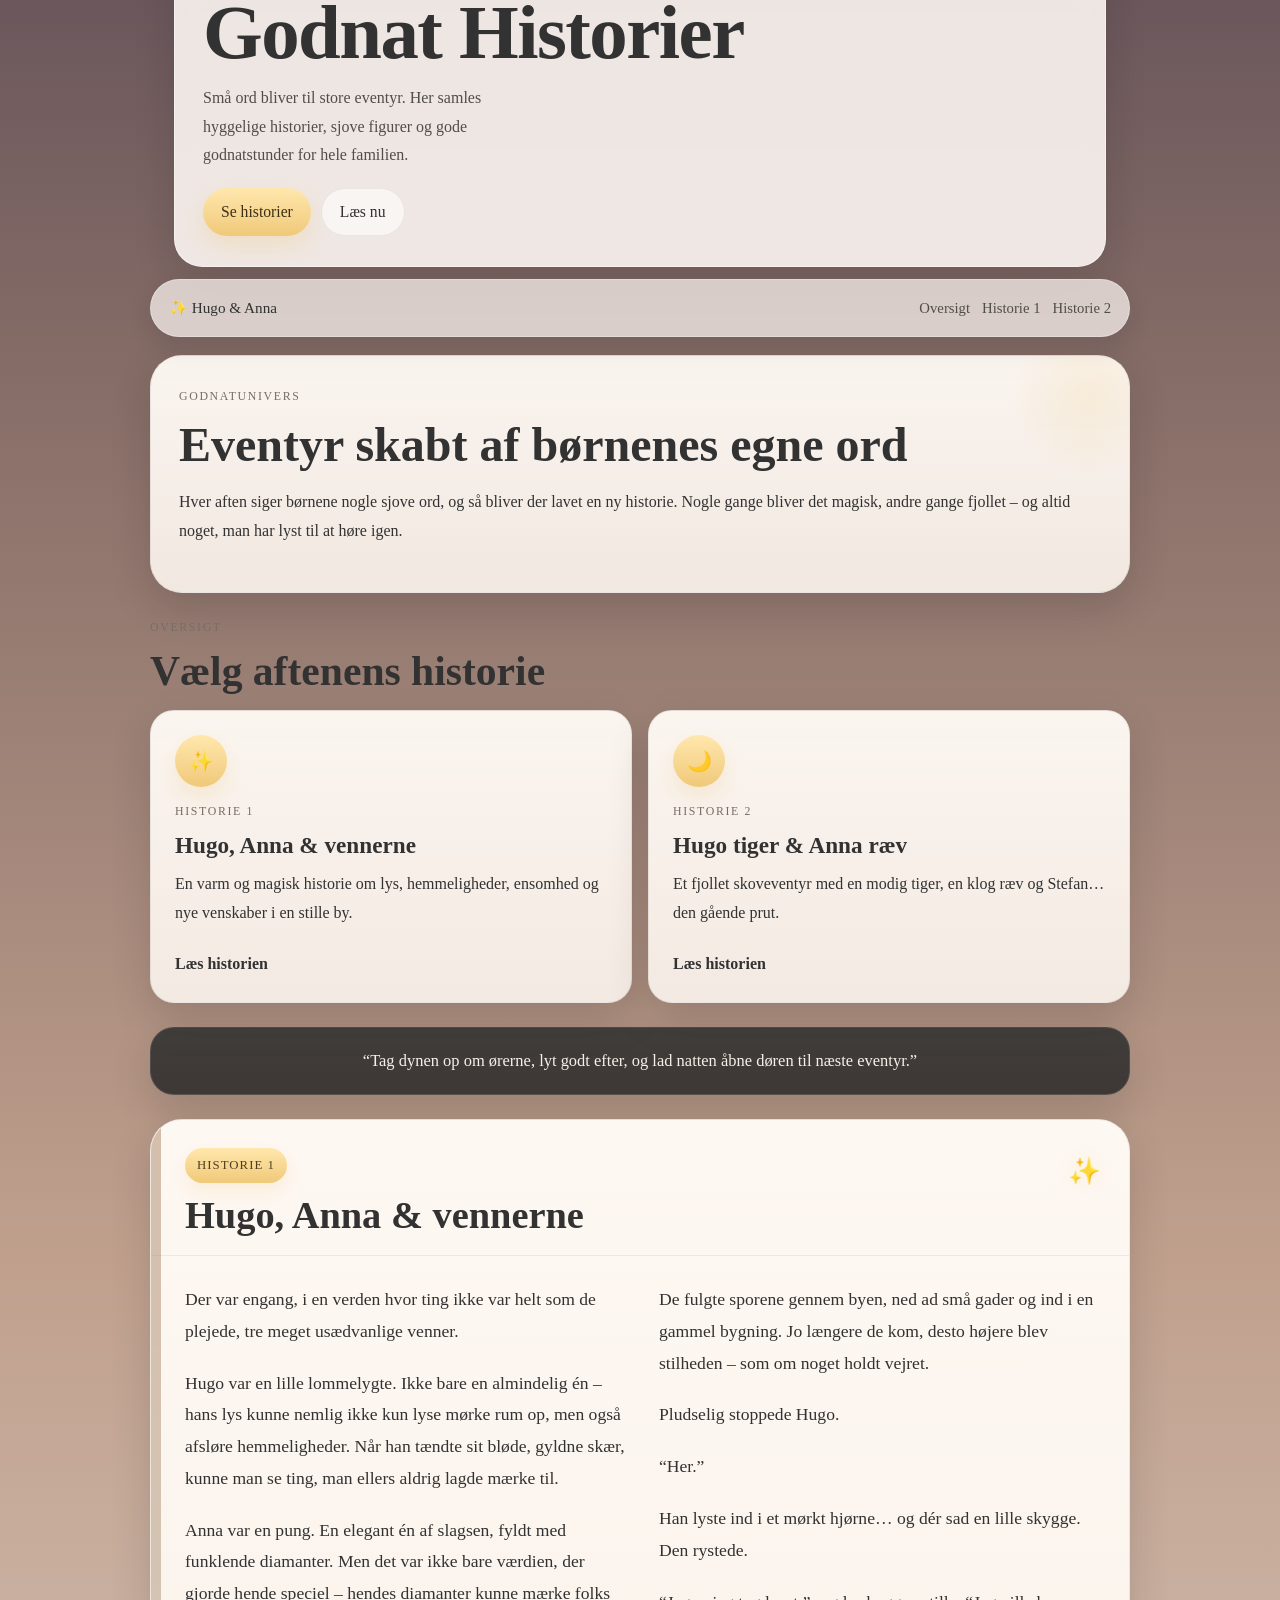
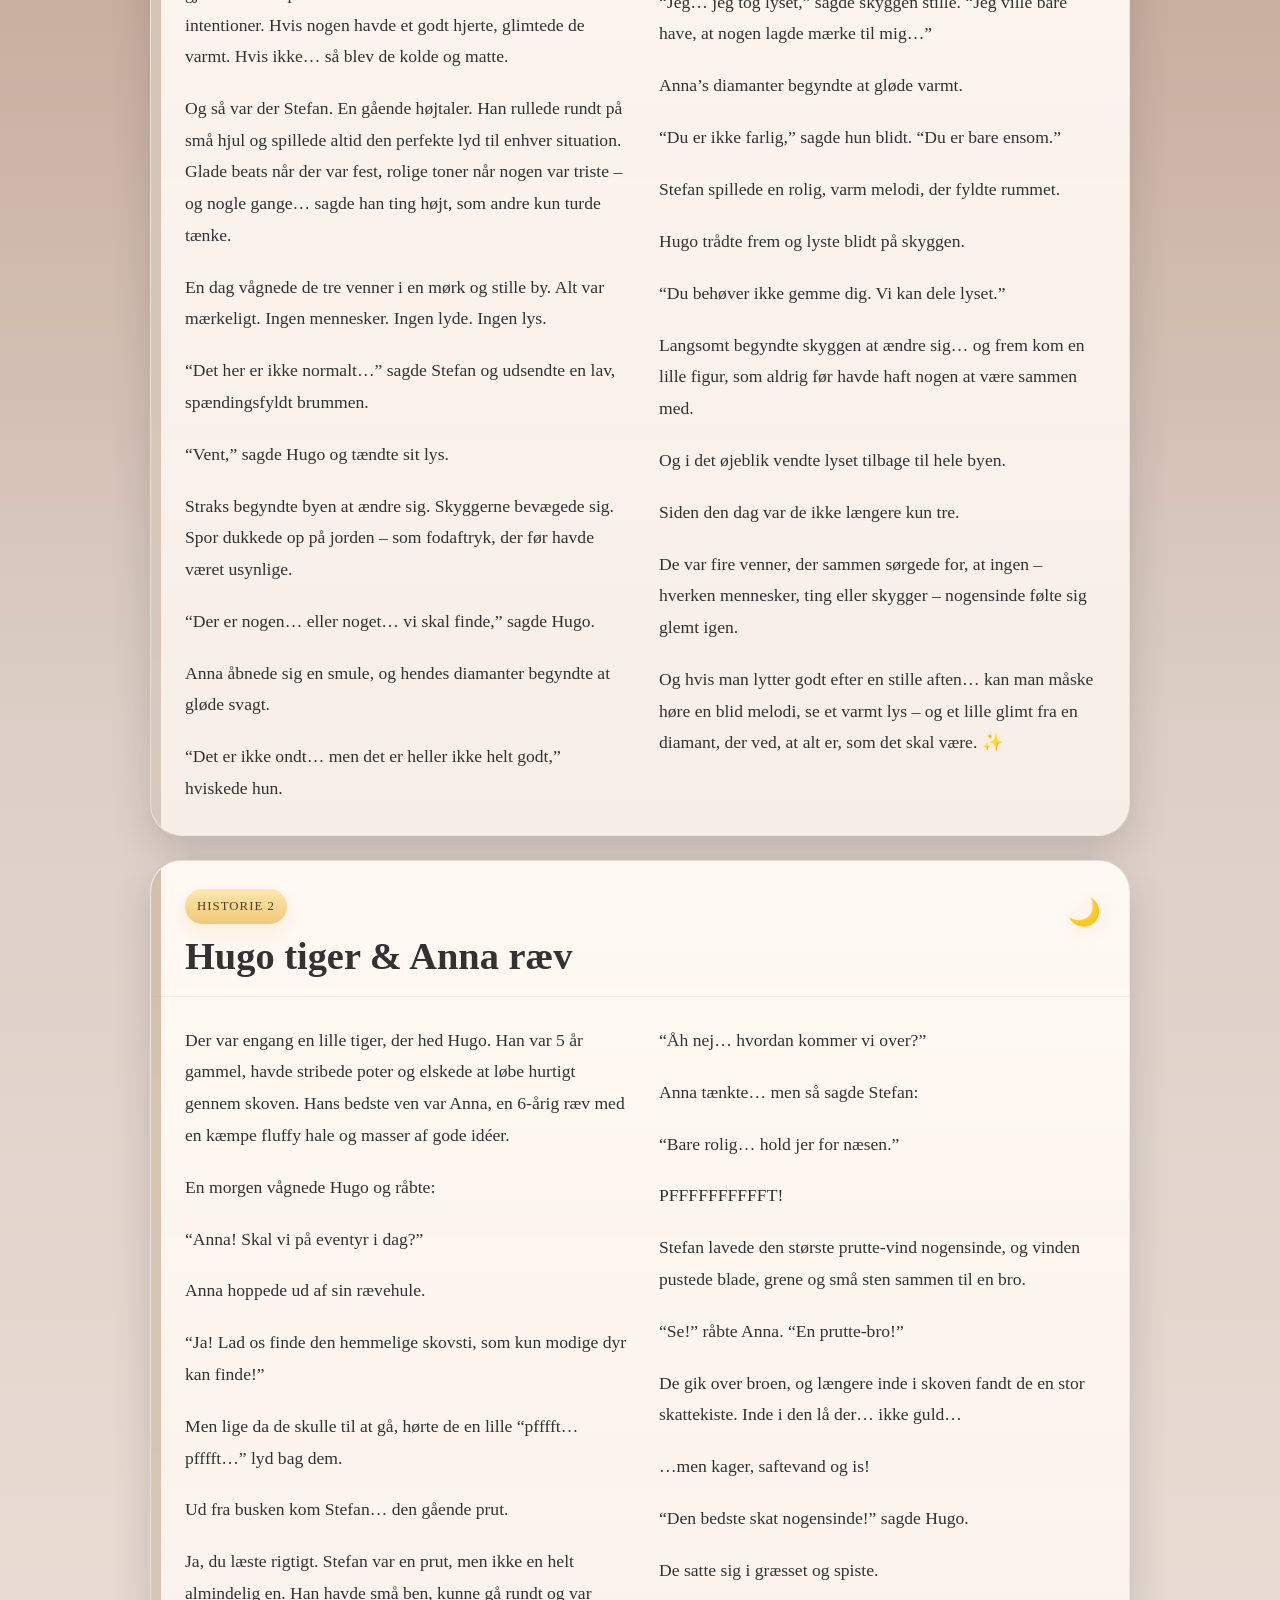
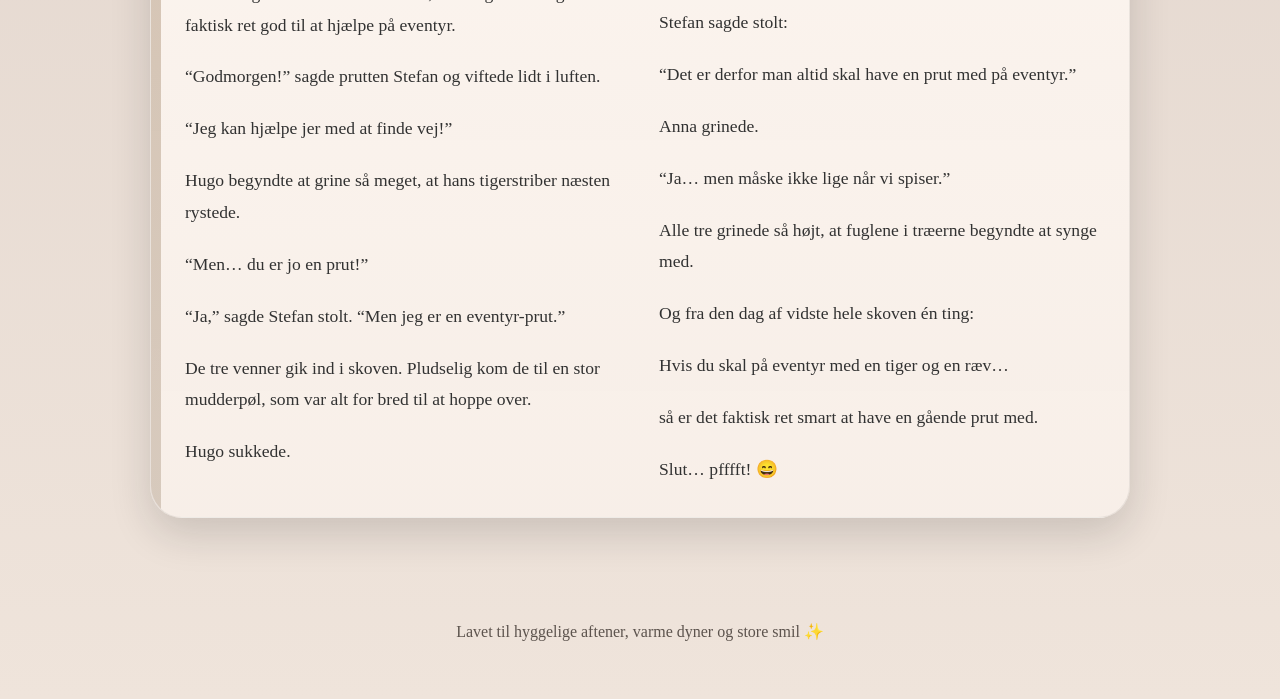
==== commit bac3e6f2: "Update index.html" ====
--- a/index.html
+++ b/index.html
@@ -3,11 +3,14 @@
 <head>
   <meta charset="UTF-8" />
   <meta name="viewport" content="width=device-width, initial-scale=1.0" />
+
   <title>Hugo & Anna – Godnat Historier</title>
   <meta
     name="description"
     content="En eventyrlig samling af hyggelige og sjove godnathistorier til børn."
   />
+
+  <meta name="theme-color" content="#323232" />
   <link rel="stylesheet" href="style.css" />
 </head>
 <body>
@@ -16,10 +19,10 @@
   <div class="stars stars-a"></div>
   <div class="stars stars-b"></div>
 
-  <header class="hero">
+  <header class="hero" id="top">
     <div class="hero__frame">
       <img
-        src="banner.webp"
+        src="banner.PNG"
         alt="Hugo og Anna sjove fjollede godnat historier"
         class="hero__image"
       />
@@ -42,6 +45,7 @@
 
   <nav class="topnav">
     <a href="#top" class="topnav__brand">✨ Hugo & Anna</a>
+
     <div class="topnav__links">
       <a href="#oversigt">Oversigt</a>
       <a href="#historie-1">Historie 1</a>
@@ -49,7 +53,7 @@
     </div>
   </nav>
 
-  <main class="container" id="top">
+  <main class="container">
     <section class="intro-panel">
       <div class="intro-panel__inner">
         <p class="section-label">Godnatunivers</p>
--- a/style.css
+++ b/style.css
@@ -1,18 +1,21 @@
 :root {
   --beige: #DDD0C8;
-  --beige-soft: #efe5de;
+  --beige-2: #efe4db;
+  --paper: #fffaf5;
+  --paper-soft: #f7efe8;
   --dark: #323232;
-  --dark-deep: #232323;
-  --paper: #fffaf6;
-  --paper-2: #f8f1ea;
-  --gold: #f0c86e;
-  --gold-soft: #ffe29a;
-  --shadow: 0 14px 40px rgba(35, 35, 35, 0.18);
-  --shadow-soft: 0 8px 24px rgba(35, 35, 35, 0.12);
-  --radius-xl: 28px;
-  --radius-lg: 22px;
-  --radius-md: 16px;
-  --max-width: 820px;
+  --dark-soft: #514d4a;
+  --dark-deep: #222222;
+  --gold: #f0c979;
+  --gold-soft: #ffe7ad;
+  --line: rgba(50, 50, 50, 0.08);
+  --shadow-xl: 0 24px 60px rgba(22, 22, 22, 0.22);
+  --shadow-lg: 0 16px 40px rgba(22, 22, 22, 0.16);
+  --shadow-md: 0 10px 24px rgba(22, 22, 22, 0.12);
+  --radius-xl: 32px;
+  --radius-lg: 24px;
+  --radius-md: 18px;
+  --max-width: 980px;
 }
 
 * {
@@ -25,15 +28,16 @@
 
 body {
   margin: 0;
+  min-height: 100vh;
   position: relative;
-  min-height: 100vh;
+  overflow-x: hidden;
   font-family: Georgia, "Times New Roman", serif;
   color: var(--dark);
+  line-height: 1.8;
   background:
-    radial-gradient(circle at top, rgba(255, 226, 154, 0.16), transparent 30%),
-    linear-gradient(180deg, #2e2f4f 0%, #4a3d48 22%, #b9987a 45%, var(--beige) 68%, var(--beige-soft) 100%);
-  line-height: 1.8;
-  overflow-x: hidden;
+    radial-gradient(circle at top left, rgba(255, 228, 170, 0.18), transparent 22%),
+    radial-gradient(circle at top right, rgba(255, 244, 215, 0.1), transparent 20%),
+    linear-gradient(180deg, #232845 0%, #40344a 18%, #866d67 36%, #c0a08d 52%, var(--beige) 72%, var(--beige-2) 100%);
   -webkit-font-smoothing: antialiased;
   text-rendering: optimizeLegibility;
 }
@@ -43,43 +47,45 @@
   max-width: 100%;
 }
 
-.sky,
+.page-glow,
 .stars {
   position: fixed;
   inset: 0;
   pointer-events: none;
 }
 
-.sky {
-  background:
-    radial-gradient(circle at 15% 20%, rgba(255,255,255,0.08) 0 2px, transparent 3px),
-    radial-gradient(circle at 75% 12%, rgba(255,255,255,0.08) 0 2px, transparent 3px),
-    radial-gradient(circle at 55% 28%, rgba(255,255,255,0.07) 0 2px, transparent 3px);
+.page-glow--one {
+  background: radial-gradient(circle at 18% 12%, rgba(255, 225, 155, 0.16), transparent 25%);
   z-index: 0;
 }
 
-.stars-1 {
+.page-glow--two {
+  background: radial-gradient(circle at 82% 20%, rgba(255, 244, 220, 0.08), transparent 20%);
+  z-index: 0;
+}
+
+.stars-a {
+  z-index: 0;
+  opacity: 0.55;
   background-image:
-    radial-gradient(circle, rgba(255, 245, 210, 0.9) 0 1px, transparent 1.5px),
-    radial-gradient(circle, rgba(255, 245, 210, 0.7) 0 1px, transparent 1.5px),
-    radial-gradient(circle, rgba(255, 245, 210, 0.65) 0 1px, transparent 1.5px);
-  background-size: 180px 180px, 240px 240px, 320px 320px;
-  background-position: 10px 20px, 100px 80px, 40px 120px;
-  opacity: 0.5;
+    radial-gradient(circle, rgba(255, 247, 221, 0.9) 0 1px, transparent 1.6px),
+    radial-gradient(circle, rgba(255, 247, 221, 0.75) 0 1px, transparent 1.6px),
+    radial-gradient(circle, rgba(255, 229, 169, 0.6) 0 1.2px, transparent 1.8px);
+  background-size: 190px 190px, 260px 260px, 320px 320px;
+  background-position: 12px 18px, 110px 80px, 40px 140px;
+}
+
+.stars-b {
   z-index: 0;
-}
-
-.stars-2 {
+  opacity: 0.25;
   background-image:
-    radial-gradient(circle, rgba(255, 232, 170, 0.65) 0 1.2px, transparent 1.8px);
-  background-size: 220px 220px;
-  background-position: 60px 40px;
-  opacity: 0.35;
-  z-index: 0;
+    radial-gradient(circle, rgba(255, 250, 236, 0.9) 0 1px, transparent 1.8px);
+  background-size: 240px 240px;
+  background-position: 40px 50px;
 }
 
 .hero,
-.story-nav,
+.topnav,
 .container,
 .footer {
   position: relative;
@@ -87,232 +93,378 @@
 }
 
 .hero {
-  width: 100%;
-  max-width: 920px;
+  width: min(100% - 24px, var(--max-width));
   margin: 0 auto;
-  padding: 16px 12px 0;
+  padding: 16px 0 0;
+}
+
+.hero__frame {
+  background: linear-gradient(180deg, rgba(255,255,255,0.28), rgba(255,255,255,0.08));
+  border: 1px solid rgba(255,255,255,0.18);
+  border-radius: 34px;
+  padding: 10px;
+  box-shadow: var(--shadow-xl);
+  backdrop-filter: blur(10px);
 }
 
 .hero__image {
   width: 100%;
+  border-radius: 26px;
+  object-fit: cover;
+}
+
+.hero__panel {
+  margin: -24px auto 0;
+  width: calc(100% - 18px);
+  background: rgba(255, 250, 245, 0.88);
+  border: 1px solid rgba(255,255,255,0.42);
   border-radius: 28px;
-  box-shadow: var(--shadow);
-  object-fit: cover;
-}
-
-.hero__overlay {
-  margin-top: -26px;
-  padding: 0 10px;
-}
-
-.hero__text {
-  background: rgba(255, 250, 246, 0.82);
-  backdrop-filter: blur(10px);
-  border: 1px solid rgba(255, 255, 255, 0.45);
-  border-radius: 24px;
-  box-shadow: var(--shadow-soft);
-  padding: 18px 18px 20px;
-}
-
-.eyebrow {
-  margin: 0 0 8px;
+  padding: 20px 18px 22px;
+  box-shadow: var(--shadow-lg);
+  backdrop-filter: blur(12px);
+}
+
+.hero__eyebrow,
+.section-label,
+.story-card__kicker {
+  margin: 0 0 10px;
+  font-size: 0.74rem;
   text-transform: uppercase;
-  letter-spacing: 0.12em;
-  font-size: 0.72rem;
-  color: #6d625b;
-}
-
-.hero__text h1 {
+  letter-spacing: 0.14em;
+  color: #776d66;
+}
+
+.hero__panel h1 {
   margin: 0;
-  font-size: clamp(2.3rem, 8vw, 4.5rem);
-  line-height: 1;
+  font-size: clamp(2.2rem, 8vw, 4.8rem);
+  line-height: 0.98;
+  letter-spacing: -0.02em;
 }
 
 .hero__lead {
-  margin: 12px 0 0;
+  margin: 14px 0 0;
+  color: var(--dark-soft);
   font-size: 1rem;
-  color: #4c4742;
-}
-
-.story-nav {
+  max-width: 42ch;
+}
+
+.hero__actions {
+  display: flex;
+  flex-wrap: wrap;
+  gap: 10px;
+  margin-top: 18px;
+}
+
+.btn {
+  display: inline-flex;
+  align-items: center;
+  justify-content: center;
+  min-height: 48px;
+  padding: 0 18px;
+  border-radius: 999px;
+  text-decoration: none;
+  font-size: 0.98rem;
+  transition: transform 0.2s ease, box-shadow 0.2s ease, background 0.2s ease;
+}
+
+.btn:hover,
+.btn:focus {
+  transform: translateY(-2px);
+}
+
+.btn--primary {
+  color: #3c2f16;
+  background: linear-gradient(180deg, var(--gold-soft), var(--gold));
+  box-shadow: 0 10px 20px rgba(240, 201, 121, 0.28);
+}
+
+.btn--ghost {
+  color: var(--dark);
+  background: rgba(255, 255, 255, 0.58);
+  border: 1px solid rgba(50, 50, 50, 0.08);
+}
+
+.topnav {
   position: sticky;
   top: 0;
-  z-index: 10;
+  z-index: 20;
+  width: min(100% - 24px, var(--max-width));
+  margin: 12px auto 0;
+  padding: 12px 14px;
+  border-radius: 999px;
+  background: rgba(255, 250, 245, 0.7);
+  border: 1px solid rgba(255,255,255,0.28);
+  box-shadow: var(--shadow-md);
+  backdrop-filter: blur(12px);
   display: flex;
-  gap: 10px;
-  justify-content: center;
-  padding: 14px 12px;
-  margin-top: 12px;
-  backdrop-filter: blur(8px);
-}
-
-.story-nav__link {
+  align-items: center;
+  justify-content: space-between;
+  gap: 14px;
+}
+
+.topnav__brand {
   text-decoration: none;
   color: var(--dark);
-  background: rgba(255, 250, 246, 0.88);
-  border: 1px solid rgba(50, 50, 50, 0.08);
-  box-shadow: var(--shadow-soft);
-  padding: 10px 16px;
-  border-radius: 999px;
   font-size: 0.95rem;
-  transition: transform 0.2s ease, background 0.2s ease;
-}
-
-.story-nav__link:hover,
-.story-nav__link:focus {
-  transform: translateY(-2px);
-  background: #fffdfb;
+  white-space: nowrap;
+}
+
+.topnav__links {
+  display: flex;
+  align-items: center;
+  gap: 12px;
+  overflow-x: auto;
+  scrollbar-width: none;
+}
+
+.topnav__links::-webkit-scrollbar {
+  display: none;
+}
+
+.topnav__links a {
+  text-decoration: none;
+  color: var(--dark-soft);
+  white-space: nowrap;
+  font-size: 0.92rem;
 }
 
 .container {
   width: min(100% - 24px, var(--max-width));
   margin: 0 auto;
-  padding: 10px 0 48px;
-}
-
-.card {
-  background: linear-gradient(180deg, rgba(255, 250, 246, 0.96), rgba(248, 241, 234, 0.95));
-  border: 1px solid rgba(50, 50, 50, 0.08);
+  padding: 18px 0 60px;
+}
+
+.intro-panel,
+.quote-band,
+.story-card,
+.story-book {
+  box-shadow: var(--shadow-lg);
+}
+
+.intro-panel {
+  margin-bottom: 24px;
   border-radius: var(--radius-xl);
-  box-shadow: var(--shadow);
-  padding: 22px 18px;
-  margin-bottom: 22px;
-}
-
-.card--glow {
+  background: linear-gradient(180deg, rgba(255,250,245,0.96), rgba(247,239,232,0.94));
+  border: 1px solid var(--line);
+  overflow: hidden;
+}
+
+.intro-panel__inner {
   position: relative;
-  overflow: hidden;
-}
-
-.card--glow::before {
+  padding: 24px 20px;
+}
+
+.intro-panel__inner::after {
   content: "";
   position: absolute;
-  inset: -20% auto auto -10%;
-  width: 180px;
-  height: 180px;
-  background: radial-gradient(circle, rgba(255, 226, 154, 0.28), transparent 70%);
-  pointer-events: none;
-}
-
-.section-kicker {
-  margin: 0 0 8px;
-  text-transform: uppercase;
-  letter-spacing: 0.12em;
-  font-size: 0.72rem;
-  color: #7a6d64;
-}
-
-.welcome h2 {
+  right: -40px;
+  top: -40px;
+  width: 160px;
+  height: 160px;
+  border-radius: 50%;
+  background: radial-gradient(circle, rgba(240, 201, 121, 0.18), transparent 70%);
+}
+
+.intro-panel h2,
+.section-heading h2,
+.story-book h2 {
   margin: 0 0 12px;
-  font-size: clamp(1.8rem, 6vw, 2.8rem);
   line-height: 1.15;
 }
 
-.welcome p:last-child {
-  margin-bottom: 0;
+.intro-panel h2 {
+  font-size: clamp(1.85rem, 6vw, 3rem);
+}
+
+.section-heading {
+  margin-bottom: 14px;
+}
+
+.section-heading h2 {
+  font-size: clamp(1.7rem, 5.5vw, 2.6rem);
+}
+
+.story-grid {
+  display: grid;
+  grid-template-columns: 1fr;
+  gap: 16px;
+  margin-bottom: 24px;
+}
+
+.story-card {
+  background: linear-gradient(180deg, rgba(255,250,245,0.96), rgba(247,239,232,0.94));
+  border: 1px solid var(--line);
+  border-radius: var(--radius-lg);
+  padding: 20px 18px;
+}
+
+.story-card__icon {
+  width: 52px;
+  height: 52px;
+  display: grid;
+  place-items: center;
+  border-radius: 50%;
+  margin-bottom: 14px;
+  background: linear-gradient(180deg, var(--gold-soft), var(--gold));
+  font-size: 1.25rem;
+  box-shadow: 0 10px 20px rgba(240, 201, 121, 0.24);
+}
+
+.story-card h3 {
+  margin: 0 0 10px;
+  font-size: 1.45rem;
+  line-height: 1.2;
+}
+
+.story-card p {
+  margin-top: 0;
+}
+
+.story-card__link {
+  display: inline-block;
+  margin-top: 6px;
+  color: var(--dark);
+  text-decoration: none;
+  font-weight: bold;
+}
+
+.quote-band {
+  margin: 8px 0 24px;
+  padding: 18px 18px;
+  border-radius: var(--radius-lg);
+  background: linear-gradient(180deg, rgba(50,50,50,0.88), rgba(35,35,35,0.82));
+  color: #f7efe8;
+  border: 1px solid rgba(255,255,255,0.1);
+  text-align: center;
+}
+
+.quote-band p {
+  margin: 0;
+  font-size: 1.03rem;
+}
+
+.story-shell {
+  margin-bottom: 24px;
 }
 
 .story-book {
   position: relative;
   overflow: hidden;
-}
-
-.story-book::after {
+  border-radius: var(--radius-xl);
+  background:
+    linear-gradient(180deg, rgba(255,250,245,0.98), rgba(247,239,232,0.96));
+  border: 1px solid var(--line);
+}
+
+.story-book::before {
   content: "";
   position: absolute;
-  right: -30px;
-  bottom: -30px;
-  width: 140px;
-  height: 140px;
-  background: radial-gradient(circle, rgba(240, 200, 110, 0.15), transparent 70%);
-  border-radius: 50%;
-  pointer-events: none;
-}
-
-.story-book__top {
+  left: 0;
+  top: 0;
+  bottom: 0;
+  width: 10px;
+  background: linear-gradient(180deg, rgba(160,120,84,0.45), rgba(120,90,64,0.25));
+}
+
+.story-book__header {
   display: flex;
   align-items: flex-start;
   justify-content: space-between;
-  gap: 14px;
-  margin-bottom: 18px;
-  padding-bottom: 14px;
-  border-bottom: 1px solid rgba(50, 50, 50, 0.1);
-}
-
-.story-tag {
+  gap: 16px;
+  padding: 22px 18px 16px 24px;
+  border-bottom: 1px solid var(--line);
+}
+
+.pill {
   display: inline-block;
   margin-bottom: 10px;
   padding: 6px 12px;
   border-radius: 999px;
   background: linear-gradient(180deg, var(--gold-soft), var(--gold));
-  color: #4a3a1f;
+  color: #4f3d1d;
   font-size: 0.8rem;
   letter-spacing: 0.08em;
   text-transform: uppercase;
-  box-shadow: 0 6px 16px rgba(240, 200, 110, 0.22);
-}
-
-.story-book h2 {
+  box-shadow: 0 8px 18px rgba(240, 201, 121, 0.22);
+}
+
+.story-book__header h2 {
   margin: 0;
-  font-size: clamp(1.55rem, 5vw, 2.3rem);
-  line-height: 1.2;
-}
-
-.moon {
-  font-size: 1.6rem;
+  font-size: clamp(1.55rem, 5vw, 2.4rem);
+}
+
+.story-book__symbol {
   flex-shrink: 0;
-  filter: drop-shadow(0 0 10px rgba(240, 200, 110, 0.35));
-}
-
-.story-book__content {
-  font-size: 1.06rem;
-}
-
-.story-book__content p {
+  font-size: 1.65rem;
+  filter: drop-shadow(0 0 12px rgba(240, 201, 121, 0.34));
+}
+
+.story-book__body {
+  padding: 22px 18px 24px 24px;
+  font-size: 1.05rem;
+  column-gap: 32px;
+}
+
+.story-book__body p {
   margin: 0 0 1.15em;
 }
 
-.story-book__content p:last-child {
+.story-book__body p:last-child {
   margin-bottom: 0;
 }
 
 .footer {
+  width: min(100% - 24px, var(--max-width));
+  margin: 0 auto;
+  padding: 0 0 36px;
   text-align: center;
-  padding: 0 16px 36px;
-  color: #5b524b;
-  font-size: 0.95rem;
-}
-
-@media (min-width: 768px) {
+  color: #5c534d;
+  position: relative;
+  z-index: 1;
+}
+
+@media (min-width: 720px) {
   .hero {
-    padding: 24px 18px 0;
-  }
-
-  .hero__overlay {
-    padding: 0 24px;
-  }
-
-  .hero__text {
-    padding: 24px 26px;
-  }
-
-  .story-nav {
-    gap: 14px;
-  }
-
-  .story-nav__link {
-    padding: 12px 20px;
-  }
-
-  .container {
-    padding: 18px 0 60px;
-  }
-
-  .card {
+    padding-top: 24px;
+  }
+
+  .hero__panel {
+    width: calc(100% - 48px);
+    padding: 28px 28px 30px;
+  }
+
+  .topnav {
+    padding: 14px 18px;
+  }
+
+  .intro-panel__inner {
     padding: 30px 28px;
   }
 
-  .story-book__content {
-    font-size: 1.12rem;
-  }
-}
+  .story-grid {
+    grid-template-columns: 1fr 1fr;
+  }
+
+  .story-card {
+    padding: 24px;
+  }
+
+  .story-book__header {
+    padding: 28px 28px 18px 34px;
+  }
+
+  .story-book__body {
+    padding: 28px 28px 30px 34px;
+    font-size: 1.1rem;
+  }
+}
+
+@media (min-width: 960px) {
+  .story-book__body {
+    columns: 2;
+  }
+
+  .story-book__body p {
+    break-inside: avoid;
+  }
+}
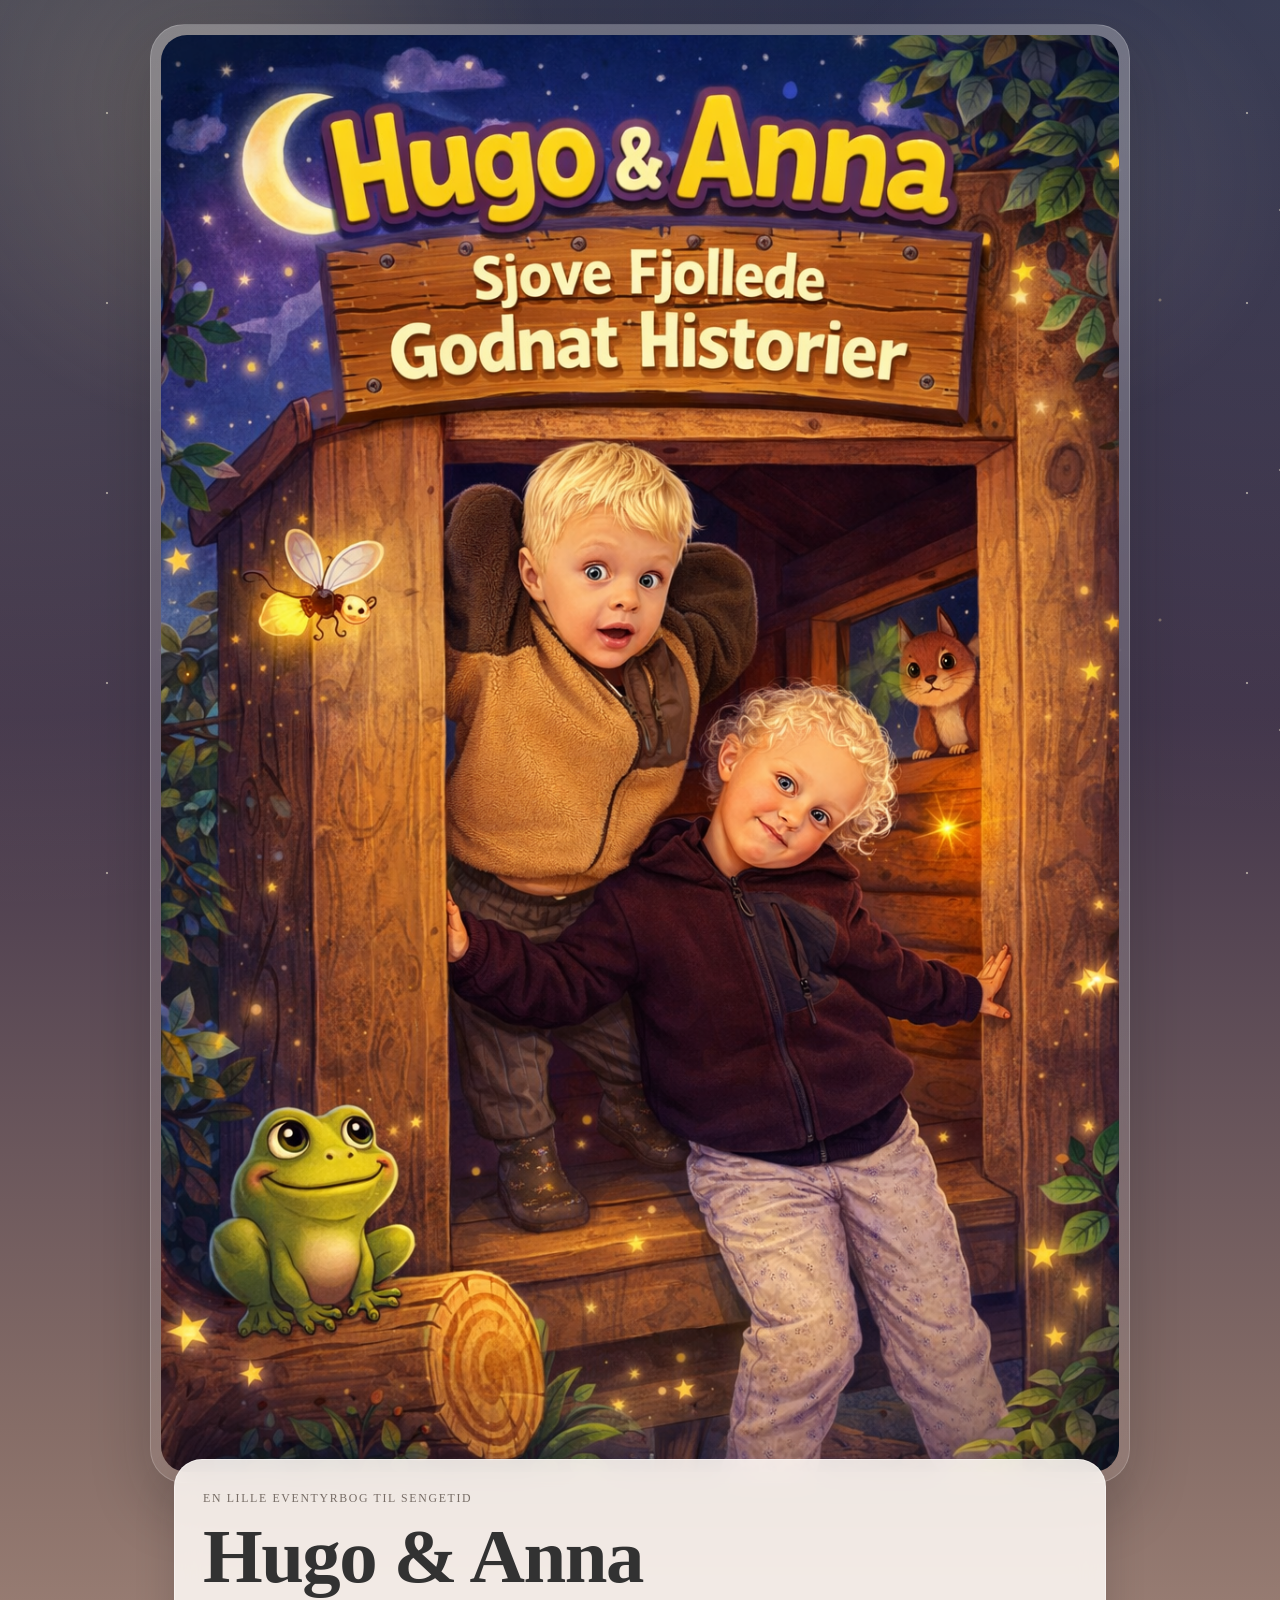
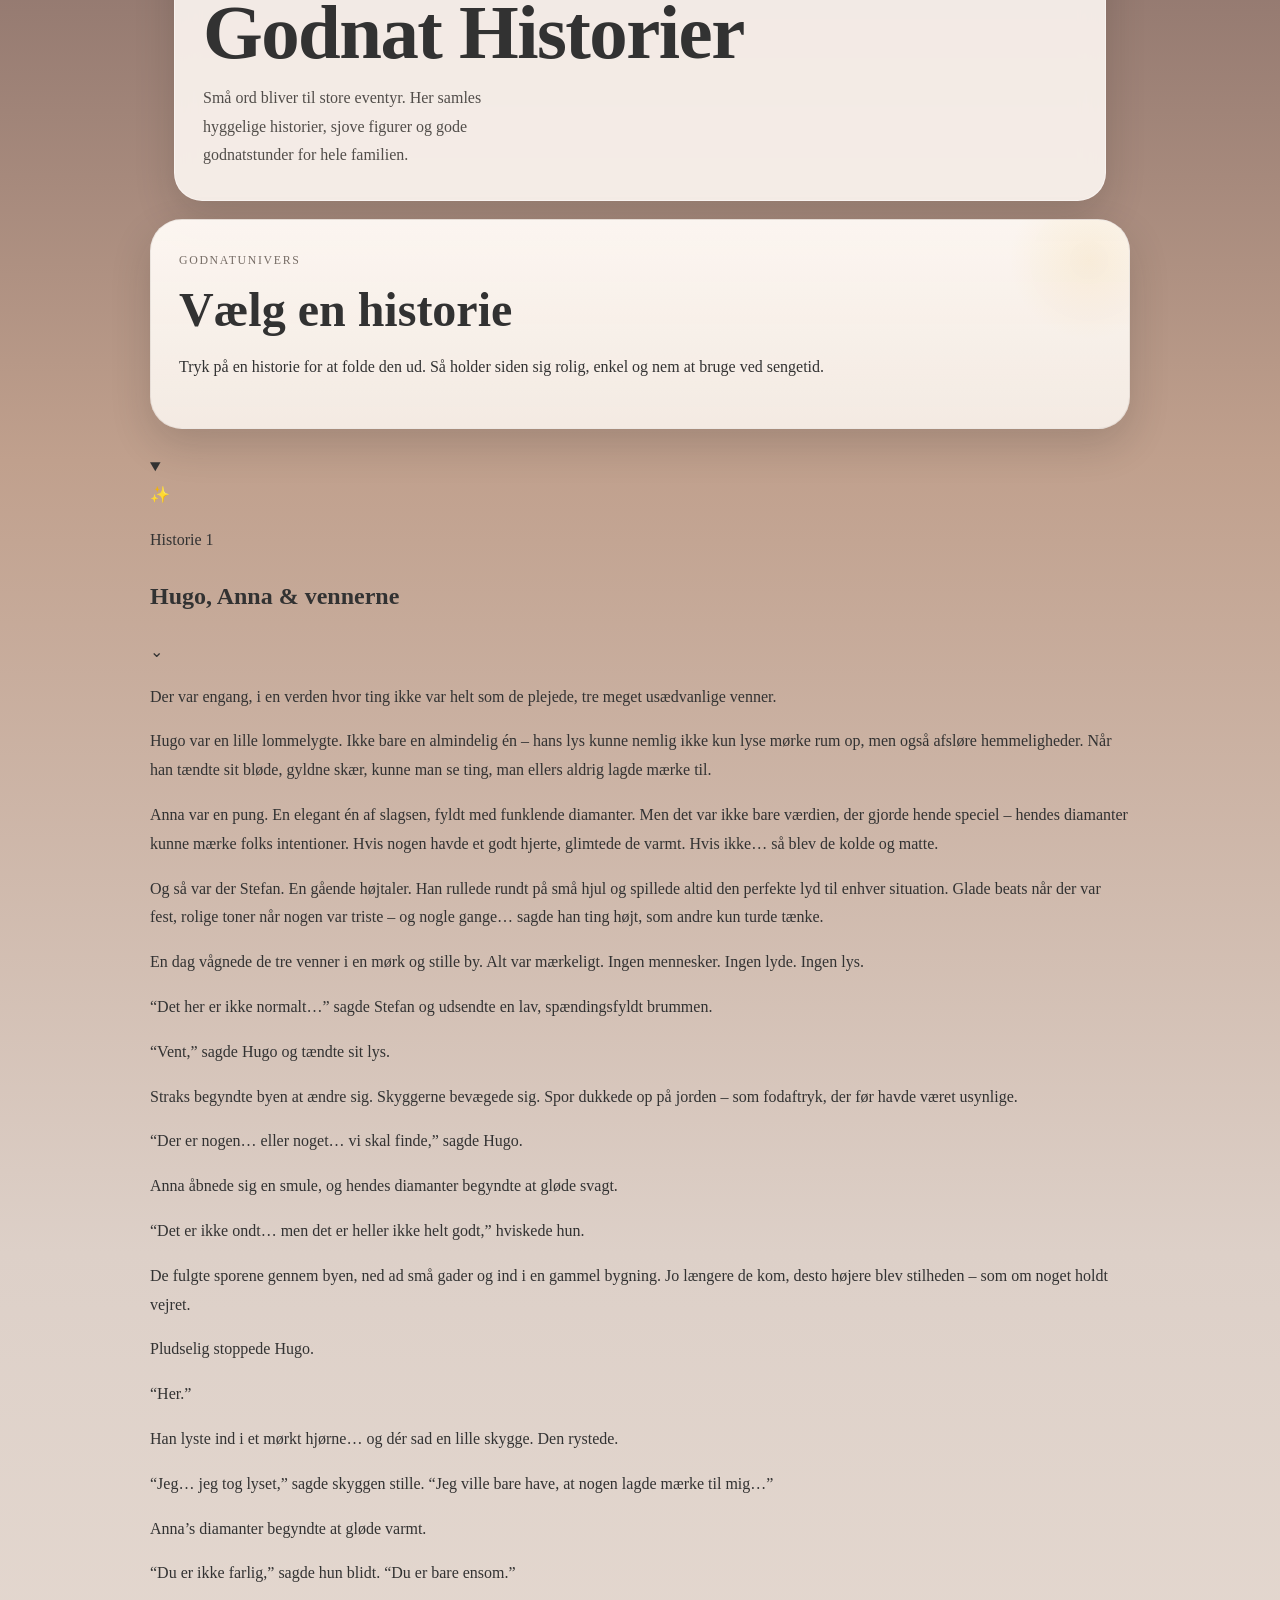
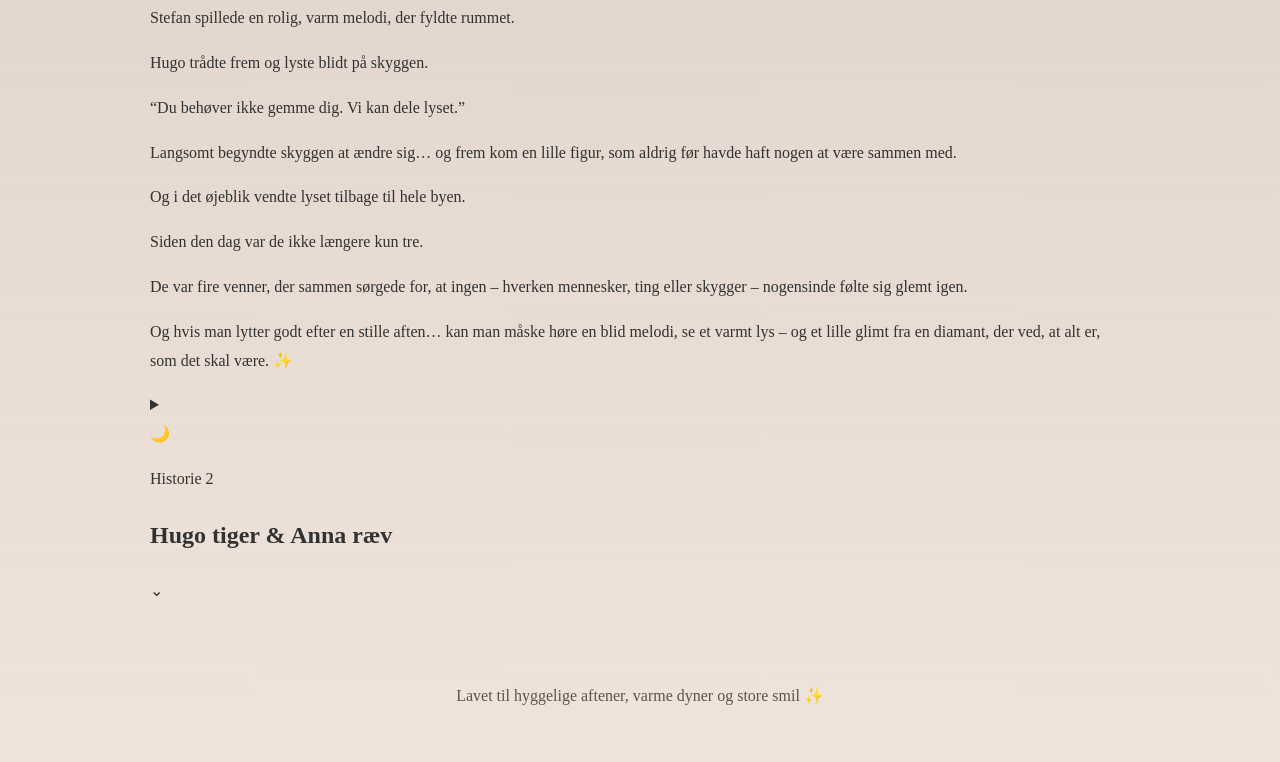
==== commit eb994596: "Update index.html" ====
--- a/index.html
+++ b/index.html
@@ -3,13 +3,11 @@
 <head>
   <meta charset="UTF-8" />
   <meta name="viewport" content="width=device-width, initial-scale=1.0" />
-
   <title>Hugo & Anna – Godnat Historier</title>
   <meta
     name="description"
     content="En eventyrlig samling af hyggelige og sjove godnathistorier til børn."
   />
-
   <meta name="theme-color" content="#323232" />
   <link rel="stylesheet" href="style.css" />
 </head>
@@ -35,86 +33,35 @@
         Små ord bliver til store eventyr. Her samles hyggelige historier,
         sjove figurer og gode godnatstunder for hele familien.
       </p>
-
-      <div class="hero__actions">
-        <a href="#oversigt" class="btn btn--primary">Se historier</a>
-        <a href="#historie-1" class="btn btn--ghost">Læs nu</a>
-      </div>
     </div>
   </header>
-
-  <nav class="topnav">
-    <a href="#top" class="topnav__brand">✨ Hugo & Anna</a>
-
-    <div class="topnav__links">
-      <a href="#oversigt">Oversigt</a>
-      <a href="#historie-1">Historie 1</a>
-      <a href="#historie-2">Historie 2</a>
-    </div>
-  </nav>
 
   <main class="container">
     <section class="intro-panel">
       <div class="intro-panel__inner">
         <p class="section-label">Godnatunivers</p>
-        <h2>Eventyr skabt af børnenes egne ord</h2>
+        <h2>Vælg en historie</h2>
         <p>
-          Hver aften siger børnene nogle sjove ord, og så bliver der lavet en ny
-          historie. Nogle gange bliver det magisk, andre gange fjollet – og altid
-          noget, man har lyst til at høre igen.
+          Tryk på en historie for at folde den ud. Så holder siden sig rolig,
+          enkel og nem at bruge ved sengetid.
         </p>
       </div>
     </section>
 
-    <section class="overview" id="oversigt">
-      <div class="section-heading">
-        <p class="section-label">Oversigt</p>
-        <h2>Vælg aftenens historie</h2>
-      </div>
-
-      <div class="story-grid">
-        <article class="story-card">
-          <div class="story-card__icon">✨</div>
-          <p class="story-card__kicker">Historie 1</p>
-          <h3>Hugo, Anna & vennerne</h3>
-          <p>
-            En varm og magisk historie om lys, hemmeligheder, ensomhed og nye
-            venskaber i en stille by.
-          </p>
-          <a href="#historie-1" class="story-card__link">Læs historien</a>
-        </article>
-
-        <article class="story-card">
-          <div class="story-card__icon">🌙</div>
-          <p class="story-card__kicker">Historie 2</p>
-          <h3>Hugo tiger & Anna ræv</h3>
-          <p>
-            Et fjollet skoveventyr med en modig tiger, en klog ræv og Stefan…
-            den gående prut.
-          </p>
-          <a href="#historie-2" class="story-card__link">Læs historien</a>
-        </article>
-      </div>
-    </section>
-
-    <section class="quote-band">
-      <p>
-        “Tag dynen op om ørerne, lyt godt efter, og lad natten åbne døren til
-        næste eventyr.”
-      </p>
-    </section>
-
-    <section class="story-shell" id="historie-1">
-      <article class="story-book">
-        <div class="story-book__header">
-          <div>
-            <span class="pill">Historie 1</span>
-            <h2>Hugo, Anna & vennerne</h2>
+    <section class="accordion-list" aria-label="Oversigt over historier">
+      <details class="story-dropdown" open>
+        <summary class="story-dropdown__summary">
+          <div class="story-dropdown__left">
+            <span class="story-dropdown__icon">✨</span>
+            <div>
+              <p class="story-dropdown__label">Historie 1</p>
+              <h2>Hugo, Anna & vennerne</h2>
+            </div>
           </div>
-          <div class="story-book__symbol">✨</div>
-        </div>
-
-        <div class="story-book__body">
+          <span class="story-dropdown__arrow">⌄</span>
+        </summary>
+
+        <div class="story-dropdown__content">
           <p>
             Der var engang, i en verden hvor ting ikke var helt som de plejede,
             tre meget usædvanlige venner.
@@ -215,20 +162,21 @@
             ved, at alt er, som det skal være. ✨
           </p>
         </div>
-      </article>
-    </section>
-
-    <section class="story-shell" id="historie-2">
-      <article class="story-book">
-        <div class="story-book__header">
-          <div>
-            <span class="pill">Historie 2</span>
-            <h2>Hugo tiger & Anna ræv</h2>
+      </details>
+
+      <details class="story-dropdown">
+        <summary class="story-dropdown__summary">
+          <div class="story-dropdown__left">
+            <span class="story-dropdown__icon">🌙</span>
+            <div>
+              <p class="story-dropdown__label">Historie 2</p>
+              <h2>Hugo tiger & Anna ræv</h2>
+            </div>
           </div>
-          <div class="story-book__symbol">🌙</div>
-        </div>
-
-        <div class="story-book__body">
+          <span class="story-dropdown__arrow">⌄</span>
+        </summary>
+
+        <div class="story-dropdown__content">
           <p>
             Der var engang en lille tiger, der hed Hugo. Han var 5 år gammel,
             havde stribede poter og elskede at løbe hurtigt gennem skoven. Hans
@@ -324,7 +272,7 @@
 
           <p>Slut… pfffft! 😄</p>
         </div>
-      </article>
+      </details>
     </section>
   </main>
 
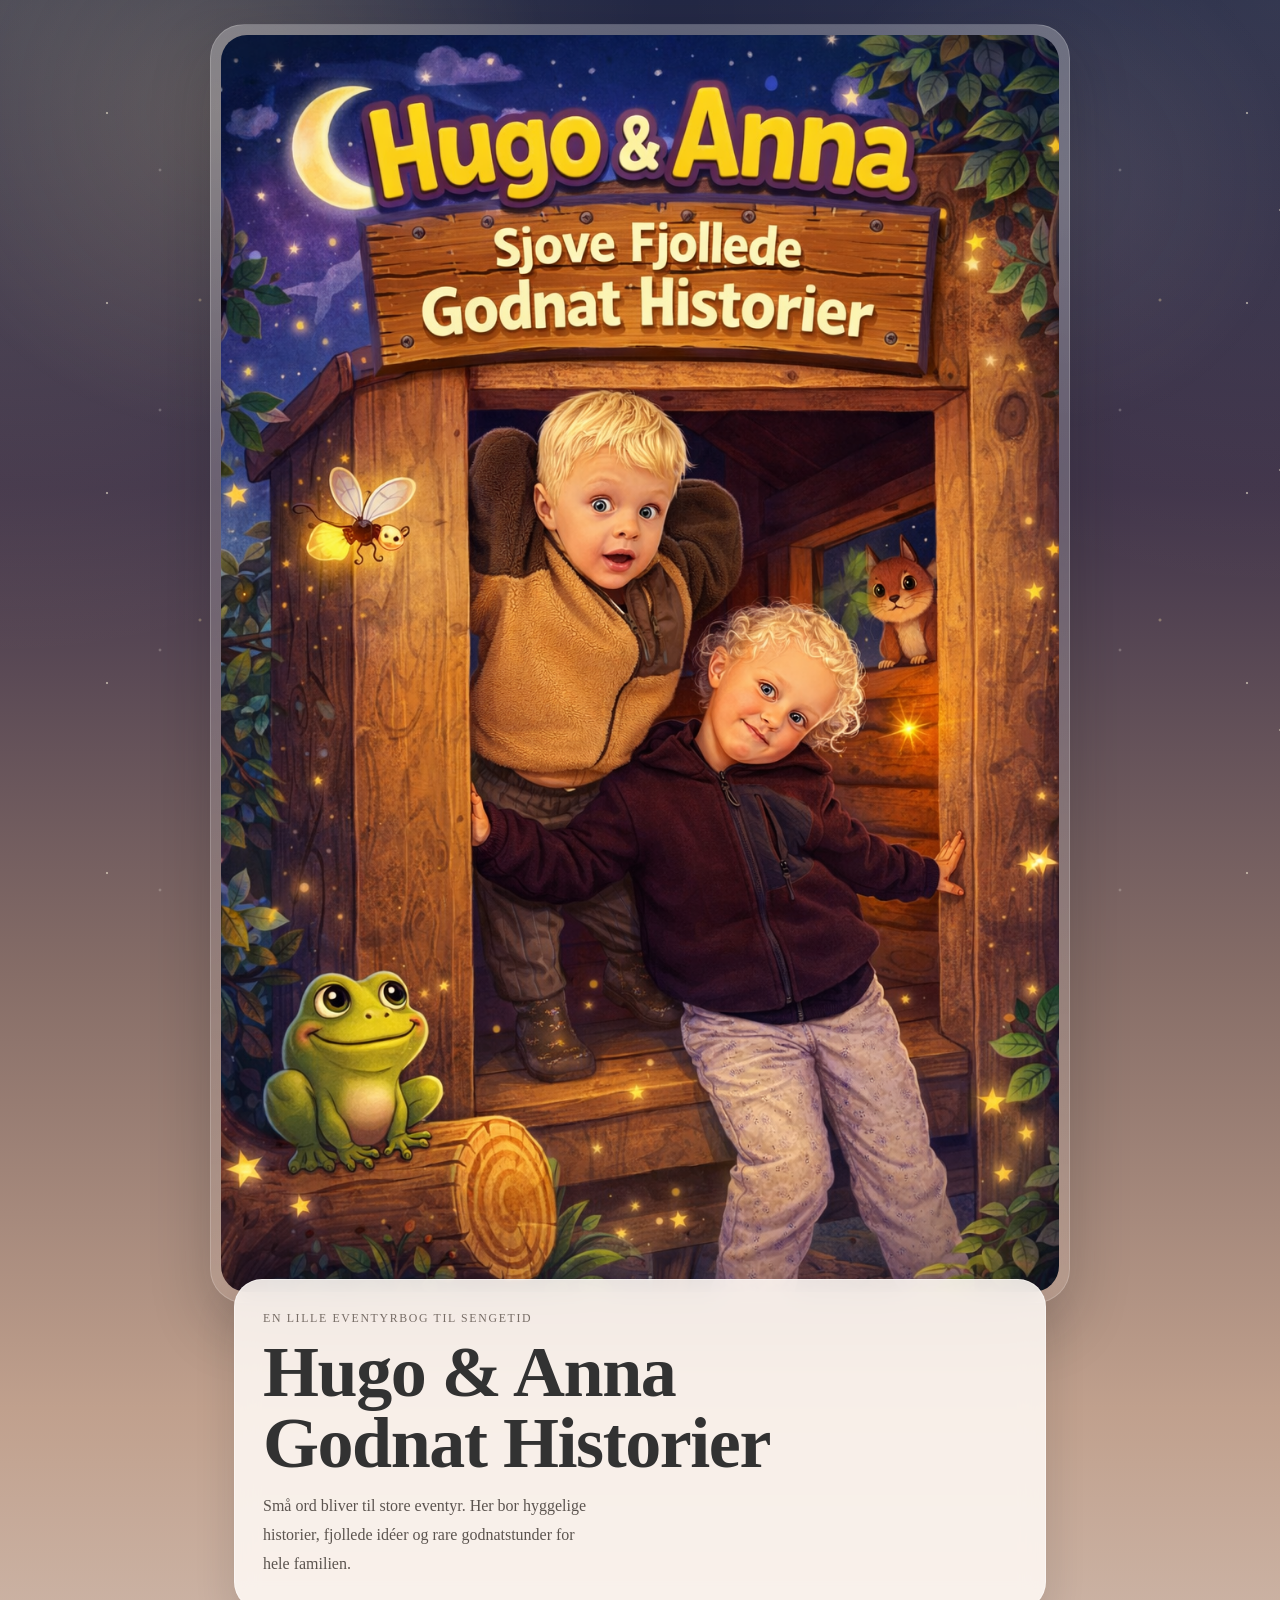
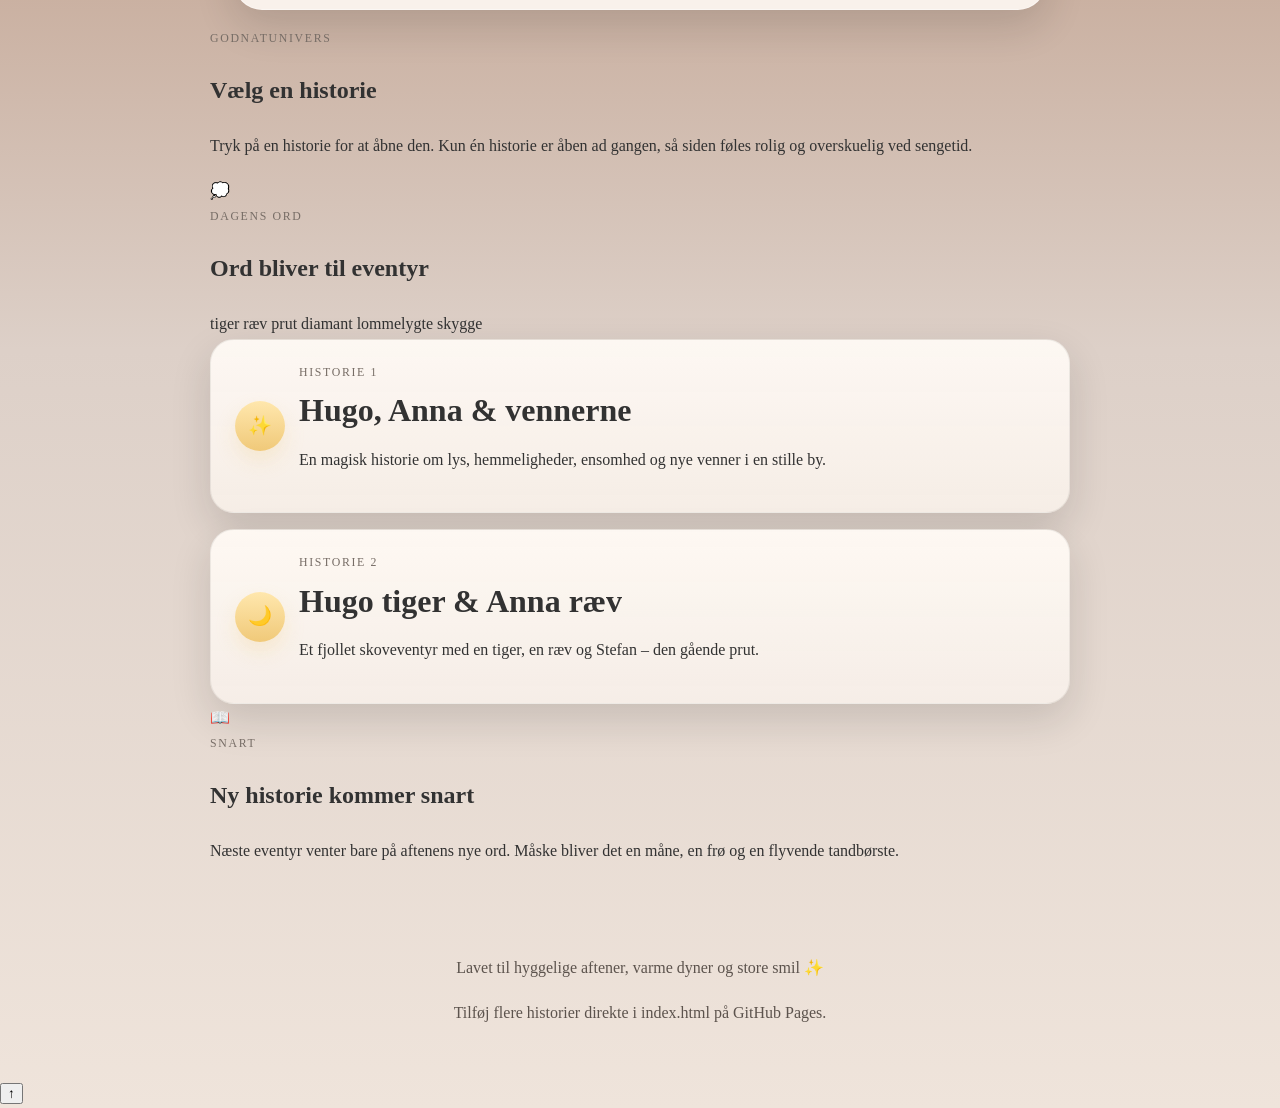
==== commit 9a8137a9: "Update index.html" ====
--- a/index.html
+++ b/index.html
@@ -2,7 +2,10 @@
 <html lang="da">
 <head>
   <meta charset="UTF-8" />
-  <meta name="viewport" content="width=device-width, initial-scale=1.0" />
+  <meta
+    name="viewport"
+    content="width=device-width, initial-scale=1.0, viewport-fit=cover"
+  />
   <title>Hugo & Anna – Godnat Historier</title>
   <meta
     name="description"
@@ -30,254 +33,362 @@
       <p class="hero__eyebrow">En lille eventyrbog til sengetid</p>
       <h1>Hugo & Anna<br />Godnat Historier</h1>
       <p class="hero__lead">
-        Små ord bliver til store eventyr. Her samles hyggelige historier,
-        sjove figurer og gode godnatstunder for hele familien.
+        Små ord bliver til store eventyr. Her bor hyggelige historier, fjollede
+        idéer og rare godnatstunder for hele familien.
       </p>
     </div>
   </header>
 
   <main class="container">
-    <section class="intro-panel">
-      <div class="intro-panel__inner">
-        <p class="section-label">Godnatunivers</p>
-        <h2>Vælg en historie</h2>
+    <section class="intro-card">
+      <p class="section-label">Godnatunivers</p>
+      <h2>Vælg en historie</h2>
+      <p>
+        Tryk på en historie for at åbne den. Kun én historie er åben ad gangen,
+        så siden føles rolig og overskuelig ved sengetid.
+      </p>
+    </section>
+
+    <section class="daily-words">
+      <div class="daily-words__head">
+        <div class="daily-words__icon">💭</div>
+        <div>
+          <p class="section-label">Dagens ord</p>
+          <h2>Ord bliver til eventyr</h2>
+        </div>
+      </div>
+
+      <div class="chip-list" aria-label="Dagens ord">
+        <span class="chip">tiger</span>
+        <span class="chip">ræv</span>
+        <span class="chip">prut</span>
+        <span class="chip">diamant</span>
+        <span class="chip">lommelygte</span>
+        <span class="chip">skygge</span>
+      </div>
+    </section>
+
+    <section class="accordion-list" aria-label="Oversigt over historier">
+      <details class="story-dropdown" data-story="historie-1">
+        <summary class="story-dropdown__summary">
+          <div class="story-dropdown__left">
+            <span class="story-dropdown__icon">✨</span>
+
+            <div class="story-dropdown__text">
+              <p class="story-dropdown__label">Historie 1</p>
+              <h2>Hugo, Anna & vennerne</h2>
+              <p class="story-dropdown__preview">
+                En magisk historie om lys, hemmeligheder, ensomhed og nye venner
+                i en stille by.
+              </p>
+            </div>
+          </div>
+
+          <span class="story-dropdown__arrow" aria-hidden="true"></span>
+        </summary>
+
+        <div class="story-dropdown__content">
+          <div class="story-dropdown__inner">
+            <p>
+              Der var engang, i en verden hvor ting ikke var helt som de plejede,
+              tre meget usædvanlige venner.
+            </p>
+
+            <p>
+              Hugo var en lille lommelygte. Ikke bare en almindelig én – hans lys
+              kunne nemlig ikke kun lyse mørke rum op, men også afsløre
+              hemmeligheder. Når han tændte sit bløde, gyldne skær, kunne man se
+              ting, man ellers aldrig lagde mærke til.
+            </p>
+
+            <p>
+              Anna var en pung. En elegant én af slagsen, fyldt med funklende
+              diamanter. Men det var ikke bare værdien, der gjorde hende speciel –
+              hendes diamanter kunne mærke folks intentioner. Hvis nogen havde et
+              godt hjerte, glimtede de varmt. Hvis ikke… så blev de kolde og matte.
+            </p>
+
+            <p>
+              Og så var der Stefan. En gående højtaler. Han rullede rundt på små
+              hjul og spillede altid den perfekte lyd til enhver situation. Glade
+              beats når der var fest, rolige toner når nogen var triste – og nogle
+              gange… sagde han ting højt, som andre kun turde tænke.
+            </p>
+
+            <p>
+              En dag vågnede de tre venner i en mørk og stille by. Alt var mærkeligt.
+              Ingen mennesker. Ingen lyde. Ingen lys.
+            </p>
+
+            <p>
+              “Det her er ikke normalt…” sagde Stefan og udsendte en lav,
+              spændingsfyldt brummen.
+            </p>
+
+            <p>“Vent,” sagde Hugo og tændte sit lys.</p>
+
+            <p>
+              Straks begyndte byen at ændre sig. Skyggerne bevægede sig. Spor
+              dukkede op på jorden – som fodaftryk, der før havde været usynlige.
+            </p>
+
+            <p>“Der er nogen… eller noget… vi skal finde,” sagde Hugo.</p>
+
+            <p>
+              Anna åbnede sig en smule, og hendes diamanter begyndte at gløde svagt.
+            </p>
+
+            <p>“Det er ikke ondt… men det er heller ikke helt godt,” hviskede hun.</p>
+
+            <p>
+              De fulgte sporene gennem byen, ned ad små gader og ind i en gammel
+              bygning. Jo længere de kom, desto højere blev stilheden – som om noget
+              holdt vejret.
+            </p>
+
+            <p>Pludselig stoppede Hugo.</p>
+            <p>“Her.”</p>
+
+            <p>
+              Han lyste ind i et mørkt hjørne… og dér sad en lille skygge. Den
+              rystede.
+            </p>
+
+            <p>
+              “Jeg… jeg tog lyset,” sagde skyggen stille. “Jeg ville bare have, at
+              nogen lagde mærke til mig…”
+            </p>
+
+            <p>Anna’s diamanter begyndte at gløde varmt.</p>
+
+            <p>“Du er ikke farlig,” sagde hun blidt. “Du er bare ensom.”</p>
+
+            <p>Stefan spillede en rolig, varm melodi, der fyldte rummet.</p>
+
+            <p>Hugo trådte frem og lyste blidt på skyggen.</p>
+
+            <p>“Du behøver ikke gemme dig. Vi kan dele lyset.”</p>
+
+            <p>
+              Langsomt begyndte skyggen at ændre sig… og frem kom en lille figur,
+              som aldrig før havde haft nogen at være sammen med.
+            </p>
+
+            <p>Og i det øjeblik vendte lyset tilbage til hele byen.</p>
+
+            <p>Siden den dag var de ikke længere kun tre.</p>
+
+            <p>
+              De var fire venner, der sammen sørgede for, at ingen – hverken
+              mennesker, ting eller skygger – nogensinde følte sig glemt igen.
+            </p>
+
+            <p>
+              Og hvis man lytter godt efter en stille aften… kan man måske høre en
+              blid melodi, se et varmt lys – og et lille glimt fra en diamant, der
+              ved, at alt er, som det skal være. ✨
+            </p>
+          </div>
+        </div>
+      </details>
+
+      <details class="story-dropdown" data-story="historie-2">
+        <summary class="story-dropdown__summary">
+          <div class="story-dropdown__left">
+            <span class="story-dropdown__icon">🌙</span>
+
+            <div class="story-dropdown__text">
+              <p class="story-dropdown__label">Historie 2</p>
+              <h2>Hugo tiger & Anna ræv</h2>
+              <p class="story-dropdown__preview">
+                Et fjollet skoveventyr med en tiger, en ræv og Stefan – den
+                gående prut.
+              </p>
+            </div>
+          </div>
+
+          <span class="story-dropdown__arrow" aria-hidden="true"></span>
+        </summary>
+
+        <div class="story-dropdown__content">
+          <div class="story-dropdown__inner">
+            <p>
+              Der var engang en lille tiger, der hed Hugo. Han var 5 år gammel,
+              havde stribede poter og elskede at løbe hurtigt gennem skoven. Hans
+              bedste ven var Anna, en 6-årig ræv med en kæmpe fluffy hale og masser
+              af gode idéer.
+            </p>
+
+            <p>En morgen vågnede Hugo og råbte:</p>
+
+            <p>“Anna! Skal vi på eventyr i dag?”</p>
+
+            <p>Anna hoppede ud af sin rævehule.</p>
+
+            <p>
+              “Ja! Lad os finde den hemmelige skovsti, som kun modige dyr kan finde!”
+            </p>
+
+            <p>
+              Men lige da de skulle til at gå, hørte de en lille “pfffft… pfffft…”
+              lyd bag dem.
+            </p>
+
+            <p>Ud fra busken kom Stefan… den gående prut.</p>
+
+            <p>
+              Ja, du læste rigtigt. Stefan var en prut, men ikke en helt almindelig
+              en. Han havde små ben, kunne gå rundt og var faktisk ret god til at
+              hjælpe på eventyr.
+            </p>
+
+            <p>“Godmorgen!” sagde prutten Stefan og viftede lidt i luften.</p>
+
+            <p>“Jeg kan hjælpe jer med at finde vej!”</p>
+
+            <p>
+              Hugo begyndte at grine så meget, at hans tigerstriber næsten rystede.
+            </p>
+
+            <p>“Men… du er jo en prut!”</p>
+
+            <p>“Ja,” sagde Stefan stolt. “Men jeg er en eventyr-prut.”</p>
+
+            <p>
+              De tre venner gik ind i skoven. Pludselig kom de til en stor
+              mudderpøl, som var alt for bred til at hoppe over.
+            </p>
+
+            <p>Hugo sukkede.</p>
+
+            <p>“Åh nej… hvordan kommer vi over?”</p>
+
+            <p>Anna tænkte… men så sagde Stefan:</p>
+
+            <p>“Bare rolig… hold jer for næsen.”</p>
+
+            <p>PFFFFFFFFFFT!</p>
+
+            <p>
+              Stefan lavede den største prutte-vind nogensinde, og vinden pustede
+              blade, grene og små sten sammen til en bro.
+            </p>
+
+            <p>“Se!” råbte Anna. “En prutte-bro!”</p>
+
+            <p>
+              De gik over broen, og længere inde i skoven fandt de en stor
+              skattekiste. Inde i den lå der… ikke guld…
+            </p>
+
+            <p>…men kager, saftevand og is!</p>
+
+            <p>“Den bedste skat nogensinde!” sagde Hugo.</p>
+
+            <p>De satte sig i græsset og spiste.</p>
+
+            <p>Stefan sagde stolt:</p>
+
+            <p>“Det er derfor man altid skal have en prut med på eventyr.”</p>
+
+            <p>Anna grinede.</p>
+
+            <p>“Ja… men måske ikke lige når vi spiser.”</p>
+
+            <p>
+              Alle tre grinede så højt, at fuglene i træerne begyndte at synge med.
+            </p>
+
+            <p>Og fra den dag af vidste hele skoven én ting:</p>
+
+            <p>Hvis du skal på eventyr med en tiger og en ræv…</p>
+
+            <p>så er det faktisk ret smart at have en gående prut med.</p>
+
+            <p>Slut… pfffft! 😄</p>
+          </div>
+        </div>
+      </details>
+    </section>
+
+    <section class="coming-soon">
+      <div class="coming-soon__icon">📖</div>
+      <div class="coming-soon__content">
+        <p class="section-label">Snart</p>
+        <h2>Ny historie kommer snart</h2>
         <p>
-          Tryk på en historie for at folde den ud. Så holder siden sig rolig,
-          enkel og nem at bruge ved sengetid.
+          Næste eventyr venter bare på aftenens nye ord. Måske bliver det en
+          måne, en frø og en flyvende tandbørste.
         </p>
       </div>
     </section>
-
-    <section class="accordion-list" aria-label="Oversigt over historier">
-      <details class="story-dropdown" open>
-        <summary class="story-dropdown__summary">
-          <div class="story-dropdown__left">
-            <span class="story-dropdown__icon">✨</span>
-            <div>
-              <p class="story-dropdown__label">Historie 1</p>
-              <h2>Hugo, Anna & vennerne</h2>
-            </div>
-          </div>
-          <span class="story-dropdown__arrow">⌄</span>
-        </summary>
-
-        <div class="story-dropdown__content">
-          <p>
-            Der var engang, i en verden hvor ting ikke var helt som de plejede,
-            tre meget usædvanlige venner.
-          </p>
-
-          <p>
-            Hugo var en lille lommelygte. Ikke bare en almindelig én – hans lys
-            kunne nemlig ikke kun lyse mørke rum op, men også afsløre
-            hemmeligheder. Når han tændte sit bløde, gyldne skær, kunne man se
-            ting, man ellers aldrig lagde mærke til.
-          </p>
-
-          <p>
-            Anna var en pung. En elegant én af slagsen, fyldt med funklende
-            diamanter. Men det var ikke bare værdien, der gjorde hende speciel –
-            hendes diamanter kunne mærke folks intentioner. Hvis nogen havde et
-            godt hjerte, glimtede de varmt. Hvis ikke… så blev de kolde og matte.
-          </p>
-
-          <p>
-            Og så var der Stefan. En gående højtaler. Han rullede rundt på små
-            hjul og spillede altid den perfekte lyd til enhver situation. Glade
-            beats når der var fest, rolige toner når nogen var triste – og nogle
-            gange… sagde han ting højt, som andre kun turde tænke.
-          </p>
-
-          <p>
-            En dag vågnede de tre venner i en mørk og stille by. Alt var mærkeligt.
-            Ingen mennesker. Ingen lyde. Ingen lys.
-          </p>
-
-          <p>
-            “Det her er ikke normalt…” sagde Stefan og udsendte en lav,
-            spændingsfyldt brummen.
-          </p>
-
-          <p>“Vent,” sagde Hugo og tændte sit lys.</p>
-
-          <p>
-            Straks begyndte byen at ændre sig. Skyggerne bevægede sig. Spor
-            dukkede op på jorden – som fodaftryk, der før havde været usynlige.
-          </p>
-
-          <p>“Der er nogen… eller noget… vi skal finde,” sagde Hugo.</p>
-
-          <p>
-            Anna åbnede sig en smule, og hendes diamanter begyndte at gløde svagt.
-          </p>
-
-          <p>“Det er ikke ondt… men det er heller ikke helt godt,” hviskede hun.</p>
-
-          <p>
-            De fulgte sporene gennem byen, ned ad små gader og ind i en gammel
-            bygning. Jo længere de kom, desto højere blev stilheden – som om noget
-            holdt vejret.
-          </p>
-
-          <p>Pludselig stoppede Hugo.</p>
-          <p>“Her.”</p>
-
-          <p>
-            Han lyste ind i et mørkt hjørne… og dér sad en lille skygge. Den
-            rystede.
-          </p>
-
-          <p>
-            “Jeg… jeg tog lyset,” sagde skyggen stille. “Jeg ville bare have, at
-            nogen lagde mærke til mig…”
-          </p>
-
-          <p>Anna’s diamanter begyndte at gløde varmt.</p>
-
-          <p>“Du er ikke farlig,” sagde hun blidt. “Du er bare ensom.”</p>
-
-          <p>Stefan spillede en rolig, varm melodi, der fyldte rummet.</p>
-
-          <p>Hugo trådte frem og lyste blidt på skyggen.</p>
-
-          <p>“Du behøver ikke gemme dig. Vi kan dele lyset.”</p>
-
-          <p>
-            Langsomt begyndte skyggen at ændre sig… og frem kom en lille figur,
-            som aldrig før havde haft nogen at være sammen med.
-          </p>
-
-          <p>Og i det øjeblik vendte lyset tilbage til hele byen.</p>
-
-          <p>Siden den dag var de ikke længere kun tre.</p>
-
-          <p>
-            De var fire venner, der sammen sørgede for, at ingen – hverken
-            mennesker, ting eller skygger – nogensinde følte sig glemt igen.
-          </p>
-
-          <p>
-            Og hvis man lytter godt efter en stille aften… kan man måske høre en
-            blid melodi, se et varmt lys – og et lille glimt fra en diamant, der
-            ved, at alt er, som det skal være. ✨
-          </p>
-        </div>
-      </details>
-
-      <details class="story-dropdown">
-        <summary class="story-dropdown__summary">
-          <div class="story-dropdown__left">
-            <span class="story-dropdown__icon">🌙</span>
-            <div>
-              <p class="story-dropdown__label">Historie 2</p>
-              <h2>Hugo tiger & Anna ræv</h2>
-            </div>
-          </div>
-          <span class="story-dropdown__arrow">⌄</span>
-        </summary>
-
-        <div class="story-dropdown__content">
-          <p>
-            Der var engang en lille tiger, der hed Hugo. Han var 5 år gammel,
-            havde stribede poter og elskede at løbe hurtigt gennem skoven. Hans
-            bedste ven var Anna, en 6-årig ræv med en kæmpe fluffy hale og masser
-            af gode idéer.
-          </p>
-
-          <p>En morgen vågnede Hugo og råbte:</p>
-
-          <p>“Anna! Skal vi på eventyr i dag?”</p>
-
-          <p>Anna hoppede ud af sin rævehule.</p>
-
-          <p>
-            “Ja! Lad os finde den hemmelige skovsti, som kun modige dyr kan finde!”
-          </p>
-
-          <p>
-            Men lige da de skulle til at gå, hørte de en lille “pfffft… pfffft…”
-            lyd bag dem.
-          </p>
-
-          <p>Ud fra busken kom Stefan… den gående prut.</p>
-
-          <p>
-            Ja, du læste rigtigt. Stefan var en prut, men ikke en helt almindelig
-            en. Han havde små ben, kunne gå rundt og var faktisk ret god til at
-            hjælpe på eventyr.
-          </p>
-
-          <p>“Godmorgen!” sagde prutten Stefan og viftede lidt i luften.</p>
-
-          <p>“Jeg kan hjælpe jer med at finde vej!”</p>
-
-          <p>
-            Hugo begyndte at grine så meget, at hans tigerstriber næsten rystede.
-          </p>
-
-          <p>“Men… du er jo en prut!”</p>
-
-          <p>“Ja,” sagde Stefan stolt. “Men jeg er en eventyr-prut.”</p>
-
-          <p>
-            De tre venner gik ind i skoven. Pludselig kom de til en stor
-            mudderpøl, som var alt for bred til at hoppe over.
-          </p>
-
-          <p>Hugo sukkede.</p>
-
-          <p>“Åh nej… hvordan kommer vi over?”</p>
-
-          <p>Anna tænkte… men så sagde Stefan:</p>
-
-          <p>“Bare rolig… hold jer for næsen.”</p>
-
-          <p>PFFFFFFFFFFT!</p>
-
-          <p>
-            Stefan lavede den største prutte-vind nogensinde, og vinden pustede
-            blade, grene og små sten sammen til en bro.
-          </p>
-
-          <p>“Se!” råbte Anna. “En prutte-bro!”</p>
-
-          <p>
-            De gik over broen, og længere inde i skoven fandt de en stor
-            skattekiste. Inde i den lå der… ikke guld…
-          </p>
-
-          <p>…men kager, saftevand og is!</p>
-
-          <p>“Den bedste skat nogensinde!” sagde Hugo.</p>
-
-          <p>De satte sig i græsset og spiste.</p>
-
-          <p>Stefan sagde stolt:</p>
-
-          <p>“Det er derfor man altid skal have en prut med på eventyr.”</p>
-
-          <p>Anna grinede.</p>
-
-          <p>“Ja… men måske ikke lige når vi spiser.”</p>
-
-          <p>
-            Alle tre grinede så højt, at fuglene i træerne begyndte at synge med.
-          </p>
-
-          <p>Og fra den dag af vidste hele skoven én ting:</p>
-
-          <p>Hvis du skal på eventyr med en tiger og en ræv…</p>
-
-          <p>så er det faktisk ret smart at have en gående prut med.</p>
-
-          <p>Slut… pfffft! 😄</p>
-        </div>
-      </details>
-    </section>
   </main>
 
   <footer class="footer">
     <p>Lavet til hyggelige aftener, varme dyner og store smil ✨</p>
+    <p class="footer__small">Tilføj flere historier direkte i index.html på GitHub Pages.</p>
   </footer>
+
+  <button class="to-top" type="button" aria-label="Tilbage til toppen">↑</button>
+
+  <script>
+    const storyItems = document.querySelectorAll('.story-dropdown');
+    const toTopButton = document.querySelector('.to-top');
+    const STORAGE_KEY = 'godnatHistorieOpen';
+
+    function openStory(targetItem) {
+      storyItems.forEach((item) => {
+        if (item !== targetItem) {
+          item.open = false;
+        }
+      });
+
+      targetItem.open = true;
+      localStorage.setItem(STORAGE_KEY, targetItem.dataset.story);
+    }
+
+    storyItems.forEach((item) => {
+      const summary = item.querySelector('summary');
+
+      summary.addEventListener('click', (event) => {
+        event.preventDefault();
+
+        const isOpen = item.hasAttribute('open');
+
+        if (isOpen) {
+          item.open = false;
+          localStorage.removeItem(STORAGE_KEY);
+        } else {
+          openStory(item);
+          setTimeout(() => {
+            item.scrollIntoView({ behavior: 'smooth', block: 'start' });
+          }, 120);
+        }
+      });
+    });
+
+    const savedStory = localStorage.getItem(STORAGE_KEY);
+    if (savedStory) {
+      const savedItem = document.querySelector(`[data-story="${savedStory}"]`);
+      if (savedItem) {
+        savedItem.open = true;
+      }
+    }
+
+    window.addEventListener('scroll', () => {
+      if (window.scrollY > 400) {
+        toTopButton.classList.add('is-visible');
+      } else {
+        toTopButton.classList.remove('is-visible');
+      }
+    });
+
+    toTopButton.addEventListener('click', () => {
+      window.scrollTo({
+        top: 0,
+        behavior: 'smooth'
+      });
+    });
+  </script>
 </body>
 </html>
--- a/style.css
+++ b/style.css
@@ -1,21 +1,20 @@
 :root {
   --beige: #DDD0C8;
   --beige-2: #efe4db;
-  --paper: #fffaf5;
-  --paper-soft: #f7efe8;
+  --paper: rgba(255, 250, 245, 0.94);
+  --paper-soft: rgba(247, 239, 232, 0.92);
   --dark: #323232;
-  --dark-soft: #514d4a;
-  --dark-deep: #222222;
+  --dark-soft: #5b544f;
   --gold: #f0c979;
   --gold-soft: #ffe7ad;
   --line: rgba(50, 50, 50, 0.08);
   --shadow-xl: 0 24px 60px rgba(22, 22, 22, 0.22);
-  --shadow-lg: 0 16px 40px rgba(22, 22, 22, 0.16);
-  --shadow-md: 0 10px 24px rgba(22, 22, 22, 0.12);
+  --shadow-lg: 0 16px 40px rgba(22, 22, 22, 0.14);
+  --shadow-md: 0 10px 24px rgba(22, 22, 22, 0.1);
   --radius-xl: 32px;
   --radius-lg: 24px;
   --radius-md: 18px;
-  --max-width: 980px;
+  --max-width: 860px;
 }
 
 * {
@@ -36,7 +35,7 @@
   line-height: 1.8;
   background:
     radial-gradient(circle at top left, rgba(255, 228, 170, 0.18), transparent 22%),
-    radial-gradient(circle at top right, rgba(255, 244, 215, 0.1), transparent 20%),
+    radial-gradient(circle at top right, rgba(255, 244, 215, 0.08), transparent 20%),
     linear-gradient(180deg, #232845 0%, #40344a 18%, #866d67 36%, #c0a08d 52%, var(--beige) 72%, var(--beige-2) 100%);
   -webkit-font-smoothing: antialiased;
   text-rendering: optimizeLegibility;
@@ -85,7 +84,6 @@
 }
 
 .hero,
-.topnav,
 .container,
 .footer {
   position: relative;
@@ -126,8 +124,8 @@
 
 .hero__eyebrow,
 .section-label,
-.story-card__kicker {
-  margin: 0 0 10px;
+.story-dropdown__label {
+  margin: 0 0 8px;
   font-size: 0.74rem;
   text-transform: uppercase;
   letter-spacing: 0.14em;
@@ -136,7 +134,7 @@
 
 .hero__panel h1 {
   margin: 0;
-  font-size: clamp(2.2rem, 8vw, 4.8rem);
+  font-size: clamp(2.1rem, 8vw, 4.5rem);
   line-height: 0.98;
   letter-spacing: -0.02em;
 }
@@ -148,104 +146,18 @@
   max-width: 42ch;
 }
 
-.hero__actions {
-  display: flex;
-  flex-wrap: wrap;
-  gap: 10px;
-  margin-top: 18px;
-}
-
-.btn {
-  display: inline-flex;
-  align-items: center;
-  justify-content: center;
-  min-height: 48px;
-  padding: 0 18px;
-  border-radius: 999px;
-  text-decoration: none;
-  font-size: 0.98rem;
-  transition: transform 0.2s ease, box-shadow 0.2s ease, background 0.2s ease;
-}
-
-.btn:hover,
-.btn:focus {
-  transform: translateY(-2px);
-}
-
-.btn--primary {
-  color: #3c2f16;
-  background: linear-gradient(180deg, var(--gold-soft), var(--gold));
-  box-shadow: 0 10px 20px rgba(240, 201, 121, 0.28);
-}
-
-.btn--ghost {
-  color: var(--dark);
-  background: rgba(255, 255, 255, 0.58);
-  border: 1px solid rgba(50, 50, 50, 0.08);
-}
-
-.topnav {
-  position: sticky;
-  top: 0;
-  z-index: 20;
-  width: min(100% - 24px, var(--max-width));
-  margin: 12px auto 0;
-  padding: 12px 14px;
-  border-radius: 999px;
-  background: rgba(255, 250, 245, 0.7);
-  border: 1px solid rgba(255,255,255,0.28);
-  box-shadow: var(--shadow-md);
-  backdrop-filter: blur(12px);
-  display: flex;
-  align-items: center;
-  justify-content: space-between;
-  gap: 14px;
-}
-
-.topnav__brand {
-  text-decoration: none;
-  color: var(--dark);
-  font-size: 0.95rem;
-  white-space: nowrap;
-}
-
-.topnav__links {
-  display: flex;
-  align-items: center;
-  gap: 12px;
-  overflow-x: auto;
-  scrollbar-width: none;
-}
-
-.topnav__links::-webkit-scrollbar {
-  display: none;
-}
-
-.topnav__links a {
-  text-decoration: none;
-  color: var(--dark-soft);
-  white-space: nowrap;
-  font-size: 0.92rem;
-}
-
 .container {
   width: min(100% - 24px, var(--max-width));
   margin: 0 auto;
-  padding: 18px 0 60px;
-}
-
-.intro-panel,
-.quote-band,
-.story-card,
-.story-book {
+  padding: 18px 0 56px;
+}
+
+.intro-panel {
+  margin-bottom: 22px;
+  border-radius: var(--radius-xl);
+  background: linear-gradient(180deg, var(--paper), var(--paper-soft));
+  border: 1px solid var(--line);
   box-shadow: var(--shadow-lg);
-}
-
-.intro-panel {
-  margin-bottom: 24px;
-  border-radius: var(--radius-xl);
-  background: linear-gradient(180deg, rgba(255,250,245,0.96), rgba(247,239,232,0.94));
-  border: 1px solid var(--line);
   overflow: hidden;
 }
 
@@ -265,151 +177,94 @@
   background: radial-gradient(circle, rgba(240, 201, 121, 0.18), transparent 70%);
 }
 
-.intro-panel h2,
-.section-heading h2,
-.story-book h2 {
+.intro-panel h2 {
   margin: 0 0 12px;
   line-height: 1.15;
-}
-
-.intro-panel h2 {
-  font-size: clamp(1.85rem, 6vw, 3rem);
-}
-
-.section-heading {
-  margin-bottom: 14px;
-}
-
-.section-heading h2 {
-  font-size: clamp(1.7rem, 5.5vw, 2.6rem);
-}
-
-.story-grid {
+  font-size: clamp(1.8rem, 6vw, 2.8rem);
+}
+
+.accordion-list {
   display: grid;
-  grid-template-columns: 1fr;
   gap: 16px;
-  margin-bottom: 24px;
-}
-
-.story-card {
-  background: linear-gradient(180deg, rgba(255,250,245,0.96), rgba(247,239,232,0.94));
+}
+
+.story-dropdown {
   border: 1px solid var(--line);
   border-radius: var(--radius-lg);
-  padding: 20px 18px;
-}
-
-.story-card__icon {
-  width: 52px;
-  height: 52px;
+  background: linear-gradient(180deg, var(--paper), var(--paper-soft));
+  box-shadow: var(--shadow-lg);
+  overflow: hidden;
+}
+
+.story-dropdown[open] {
+  box-shadow: var(--shadow-xl);
+}
+
+.story-dropdown__summary {
+  list-style: none;
+  cursor: pointer;
+  display: flex;
+  align-items: center;
+  justify-content: space-between;
+  gap: 12px;
+  padding: 18px 18px 18px 16px;
+}
+
+.story-dropdown__summary::-webkit-details-marker {
+  display: none;
+}
+
+.story-dropdown__left {
+  display: flex;
+  align-items: center;
+  gap: 14px;
+  min-width: 0;
+}
+
+.story-dropdown__icon {
+  width: 50px;
+  height: 50px;
   display: grid;
   place-items: center;
+  flex-shrink: 0;
   border-radius: 50%;
-  margin-bottom: 14px;
   background: linear-gradient(180deg, var(--gold-soft), var(--gold));
-  font-size: 1.25rem;
   box-shadow: 0 10px 20px rgba(240, 201, 121, 0.24);
-}
-
-.story-card h3 {
-  margin: 0 0 10px;
-  font-size: 1.45rem;
+  font-size: 1.2rem;
+}
+
+.story-dropdown__summary h2 {
+  margin: 0;
+  font-size: clamp(1.3rem, 4.8vw, 2rem);
   line-height: 1.2;
 }
 
-.story-card p {
-  margin-top: 0;
-}
-
-.story-card__link {
-  display: inline-block;
-  margin-top: 6px;
-  color: var(--dark);
-  text-decoration: none;
-  font-weight: bold;
-}
-
-.quote-band {
-  margin: 8px 0 24px;
-  padding: 18px 18px;
-  border-radius: var(--radius-lg);
-  background: linear-gradient(180deg, rgba(50,50,50,0.88), rgba(35,35,35,0.82));
-  color: #f7efe8;
-  border: 1px solid rgba(255,255,255,0.1);
-  text-align: center;
-}
-
-.quote-band p {
-  margin: 0;
-  font-size: 1.03rem;
-}
-
-.story-shell {
-  margin-bottom: 24px;
-}
-
-.story-book {
-  position: relative;
-  overflow: hidden;
-  border-radius: var(--radius-xl);
-  background:
-    linear-gradient(180deg, rgba(255,250,245,0.98), rgba(247,239,232,0.96));
-  border: 1px solid var(--line);
-}
-
-.story-book::before {
-  content: "";
-  position: absolute;
-  left: 0;
-  top: 0;
-  bottom: 0;
-  width: 10px;
-  background: linear-gradient(180deg, rgba(160,120,84,0.45), rgba(120,90,64,0.25));
-}
-
-.story-book__header {
-  display: flex;
-  align-items: flex-start;
-  justify-content: space-between;
-  gap: 16px;
-  padding: 22px 18px 16px 24px;
-  border-bottom: 1px solid var(--line);
-}
-
-.pill {
-  display: inline-block;
-  margin-bottom: 10px;
-  padding: 6px 12px;
-  border-radius: 999px;
-  background: linear-gradient(180deg, var(--gold-soft), var(--gold));
-  color: #4f3d1d;
-  font-size: 0.8rem;
-  letter-spacing: 0.08em;
-  text-transform: uppercase;
-  box-shadow: 0 8px 18px rgba(240, 201, 121, 0.22);
-}
-
-.story-book__header h2 {
-  margin: 0;
-  font-size: clamp(1.55rem, 5vw, 2.4rem);
-}
-
-.story-book__symbol {
+.story-dropdown__arrow {
   flex-shrink: 0;
-  font-size: 1.65rem;
-  filter: drop-shadow(0 0 12px rgba(240, 201, 121, 0.34));
-}
-
-.story-book__body {
-  padding: 22px 18px 24px 24px;
-  font-size: 1.05rem;
-  column-gap: 32px;
-}
-
-.story-book__body p {
-  margin: 0 0 1.15em;
-}
-
-.story-book__body p:last-child {
+  font-size: 1.6rem;
+  color: var(--dark-soft);
+  transition: transform 0.25s ease;
+}
+
+.story-dropdown[open] .story-dropdown__arrow {
+  transform: rotate(180deg);
+}
+
+.story-dropdown__content {
+  padding: 0 18px 22px 18px;
+  border-top: 1px solid var(--line);
+  font-size: 1.04rem;
+}
+
+.story-dropdown__content p {
+  margin: 0 0 1.1em;
+}
+
+.story-dropdown__content p:first-child {
+  padding-top: 18px;
+}
+
+.story-dropdown__content p:last-child {
   margin-bottom: 0;
 }
 
@@ -433,38 +288,20 @@
     padding: 28px 28px 30px;
   }
 
-  .topnav {
-    padding: 14px 18px;
-  }
-
   .intro-panel__inner {
     padding: 30px 28px;
   }
 
-  .story-grid {
-    grid-template-columns: 1fr 1fr;
-  }
-
-  .story-card {
-    padding: 24px;
-  }
-
-  .story-book__header {
-    padding: 28px 28px 18px 34px;
-  }
-
-  .story-book__body {
-    padding: 28px 28px 30px 34px;
-    font-size: 1.1rem;
-  }
-}
-
-@media (min-width: 960px) {
-  .story-book__body {
-    columns: 2;
-  }
-
-  .story-book__body p {
-    break-inside: avoid;
-  }
-}
+  .story-dropdown__summary {
+    padding: 22px 24px;
+  }
+
+  .story-dropdown__content {
+    padding: 0 24px 26px;
+    font-size: 1.08rem;
+  }
+
+  .story-dropdown__content p:first-child {
+    padding-top: 22px;
+  }
+}
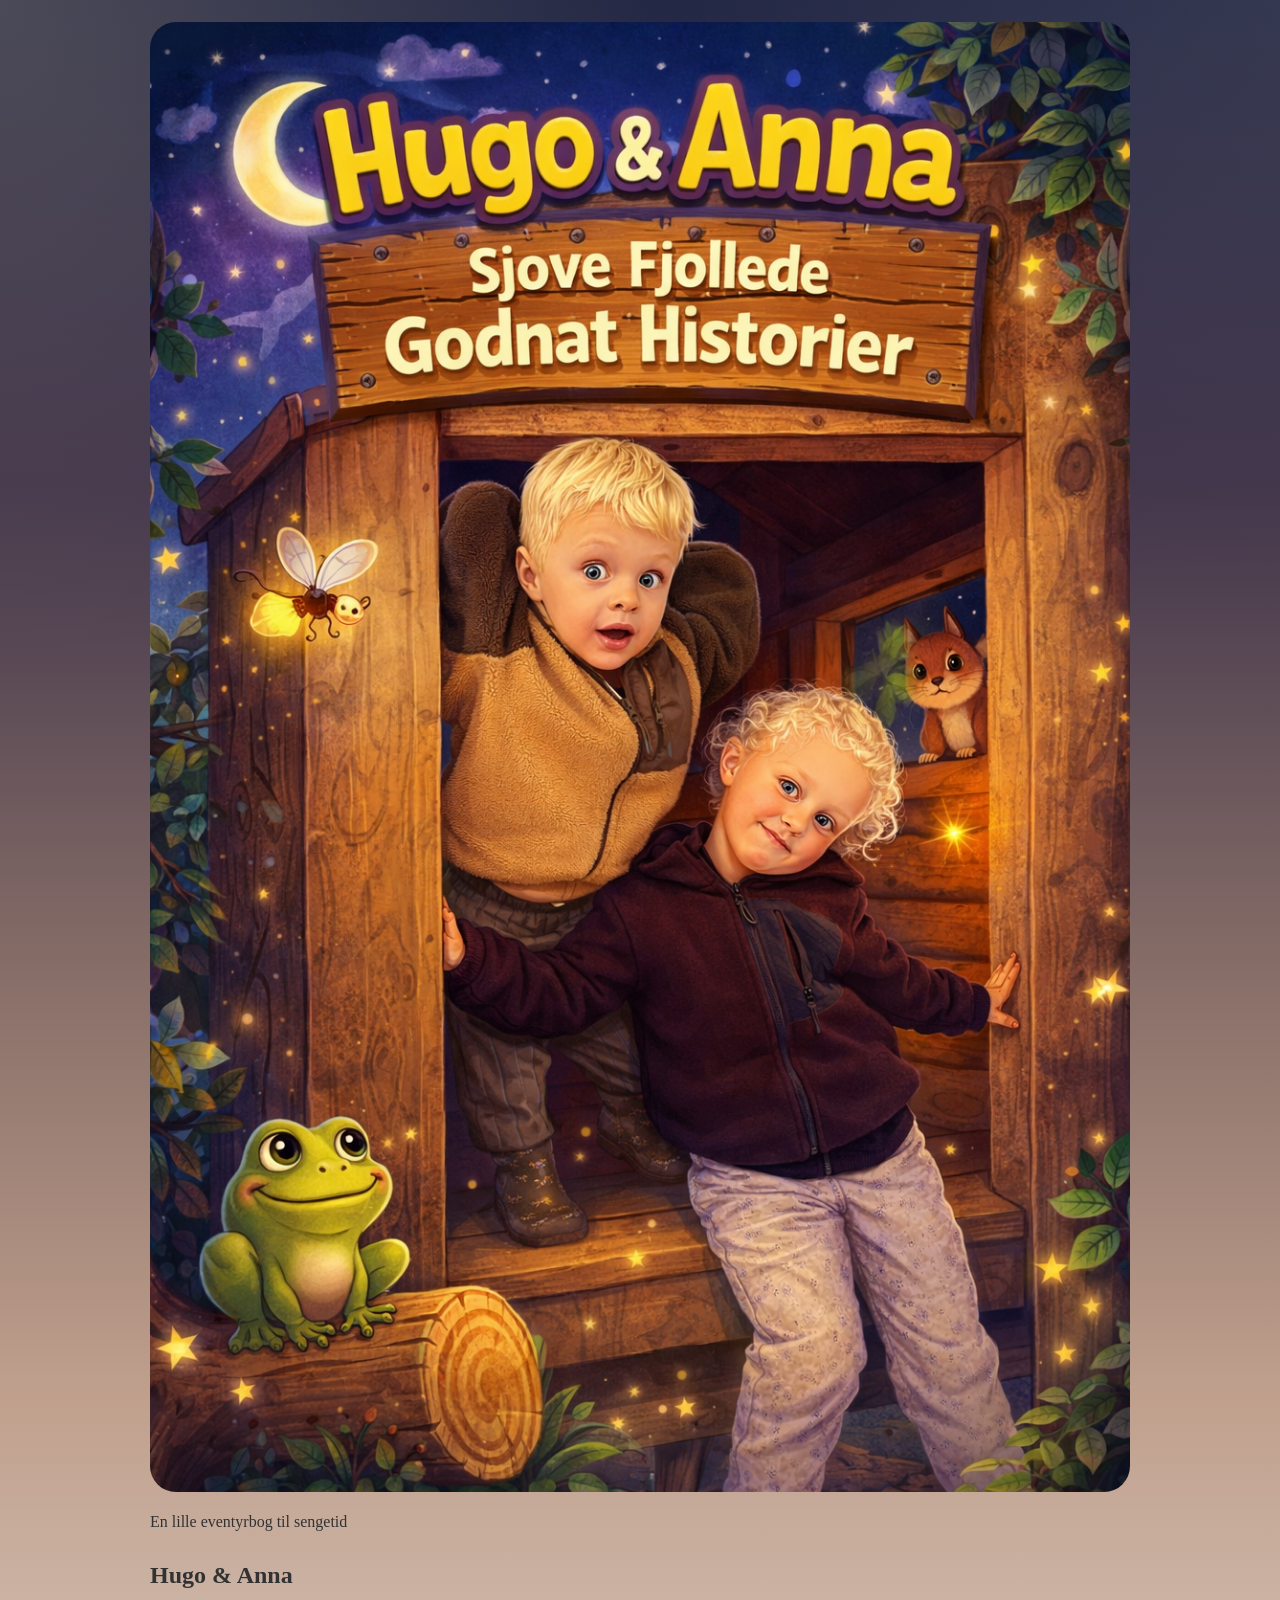
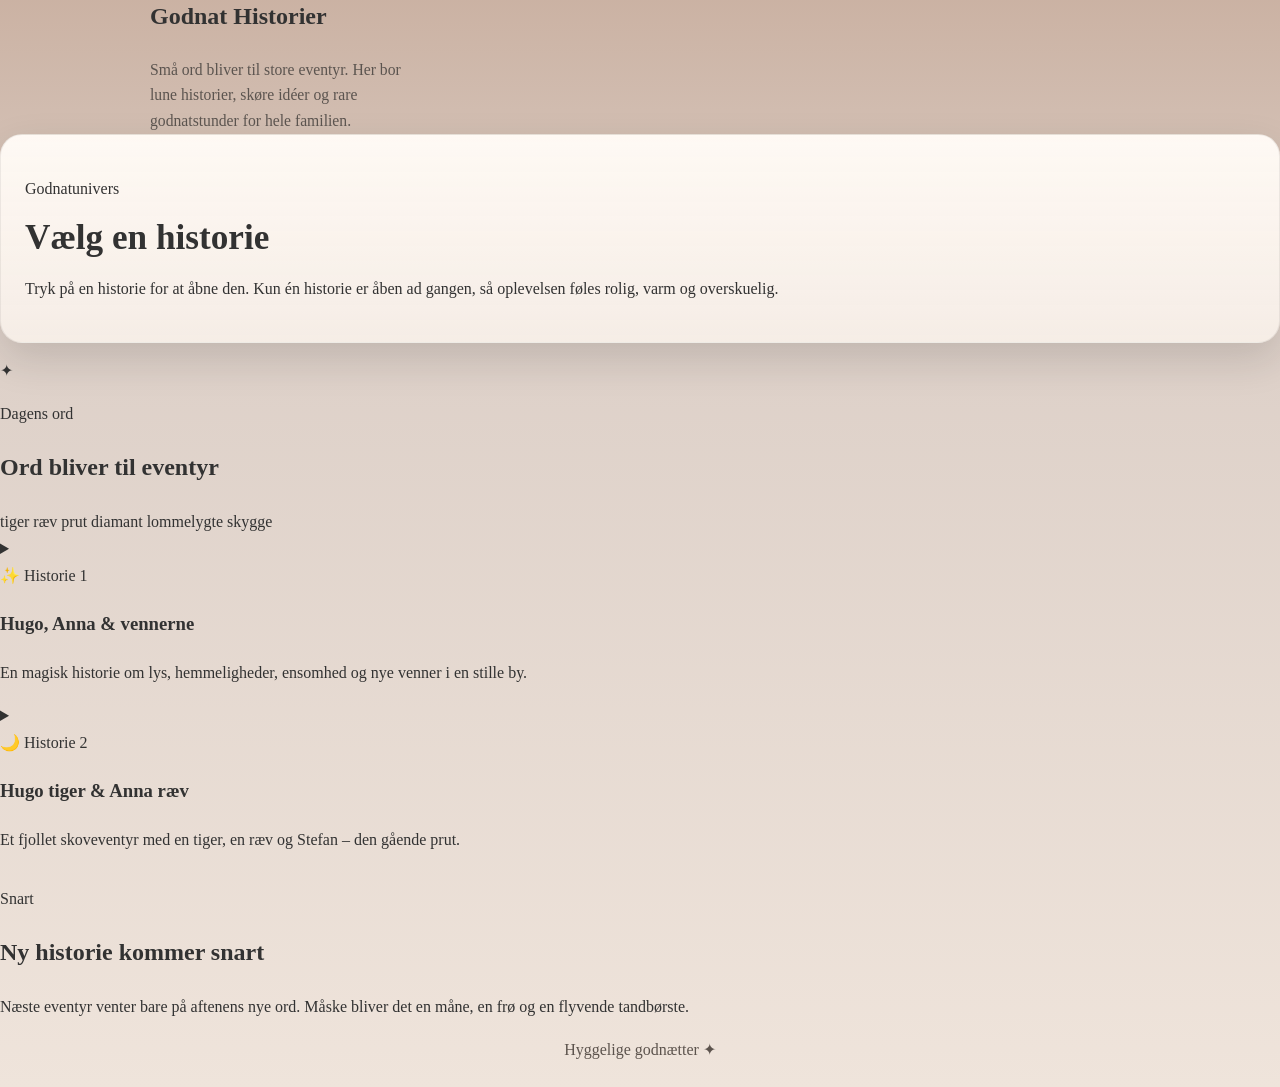
==== commit 78385088: "Update index.html" ====
--- a/index.html
+++ b/index.html
@@ -15,13 +15,11 @@
   <link rel="stylesheet" href="style.css" />
 </head>
 <body>
-  <div class="page-glow page-glow--one"></div>
-  <div class="page-glow page-glow--two"></div>
-  <div class="stars stars-a"></div>
-  <div class="stars stars-b"></div>
-
-  <header class="hero" id="top">
-    <div class="hero__frame">
+  <div class="aurora aurora--one"></div>
+  <div class="aurora aurora--two"></div>
+
+  <header class="hero">
+    <div class="hero__media">
       <img
         src="banner.PNG"
         alt="Hugo og Anna sjove fjollede godnat historier"
@@ -29,66 +27,66 @@
       />
     </div>
 
-    <div class="hero__panel">
-      <p class="hero__eyebrow">En lille eventyrbog til sengetid</p>
+    <section class="hero__card">
+      <p class="overline">En lille eventyrbog til sengetid</p>
       <h1>Hugo & Anna<br />Godnat Historier</h1>
       <p class="hero__lead">
-        Små ord bliver til store eventyr. Her bor hyggelige historier, fjollede
-        idéer og rare godnatstunder for hele familien.
+        Små ord bliver til store eventyr. Her bor lune historier, skøre idéer
+        og rare godnatstunder for hele familien.
       </p>
-    </div>
+    </section>
   </header>
 
-  <main class="container">
-    <section class="intro-card">
-      <p class="section-label">Godnatunivers</p>
+  <main class="shell">
+    <section class="glass-card intro-card">
+      <p class="overline">Godnatunivers</p>
       <h2>Vælg en historie</h2>
       <p>
         Tryk på en historie for at åbne den. Kun én historie er åben ad gangen,
-        så siden føles rolig og overskuelig ved sengetid.
+        så oplevelsen føles rolig, varm og overskuelig.
       </p>
     </section>
 
-    <section class="daily-words">
-      <div class="daily-words__head">
-        <div class="daily-words__icon">💭</div>
+    <section class="glass-card words-card">
+      <div class="words-card__top">
+        <div class="words-card__orb">✦</div>
         <div>
-          <p class="section-label">Dagens ord</p>
+          <p class="overline">Dagens ord</p>
           <h2>Ord bliver til eventyr</h2>
         </div>
       </div>
 
-      <div class="chip-list" aria-label="Dagens ord">
-        <span class="chip">tiger</span>
-        <span class="chip">ræv</span>
-        <span class="chip">prut</span>
-        <span class="chip">diamant</span>
-        <span class="chip">lommelygte</span>
-        <span class="chip">skygge</span>
+      <div class="word-list">
+        <span class="word-pill">tiger</span>
+        <span class="word-pill">ræv</span>
+        <span class="word-pill">prut</span>
+        <span class="word-pill">diamant</span>
+        <span class="word-pill">lommelygte</span>
+        <span class="word-pill">skygge</span>
       </div>
     </section>
 
-    <section class="accordion-list" aria-label="Oversigt over historier">
-      <details class="story-dropdown" data-story="historie-1">
-        <summary class="story-dropdown__summary">
-          <div class="story-dropdown__left">
-            <span class="story-dropdown__icon">✨</span>
-
-            <div class="story-dropdown__text">
-              <p class="story-dropdown__label">Historie 1</p>
-              <h2>Hugo, Anna & vennerne</h2>
-              <p class="story-dropdown__preview">
-                En magisk historie om lys, hemmeligheder, ensomhed og nye venner
-                i en stille by.
-              </p>
-            </div>
-          </div>
-
-          <span class="story-dropdown__arrow" aria-hidden="true"></span>
+    <section class="stories" aria-label="Historier">
+      <details class="story-book" data-story="historie-1">
+        <summary class="story-book__summary">
+          <div class="story-book__topline">
+            <span class="story-book__icon">✨</span>
+            <span class="story-book__kicker">Historie 1</span>
+          </div>
+
+          <div class="story-book__headline">
+            <h3>Hugo, Anna & vennerne</h3>
+            <span class="story-book__chevron" aria-hidden="true"></span>
+          </div>
+
+          <p class="story-book__preview">
+            En magisk historie om lys, hemmeligheder, ensomhed og nye venner i
+            en stille by.
+          </p>
         </summary>
 
-        <div class="story-dropdown__content">
-          <div class="story-dropdown__inner">
+        <div class="story-book__content">
+          <div class="story-book__text">
             <p>
               Der var engang, i en verden hvor ting ikke var helt som de plejede,
               tre meget usædvanlige venner.
@@ -192,26 +190,26 @@
         </div>
       </details>
 
-      <details class="story-dropdown" data-story="historie-2">
-        <summary class="story-dropdown__summary">
-          <div class="story-dropdown__left">
-            <span class="story-dropdown__icon">🌙</span>
-
-            <div class="story-dropdown__text">
-              <p class="story-dropdown__label">Historie 2</p>
-              <h2>Hugo tiger & Anna ræv</h2>
-              <p class="story-dropdown__preview">
-                Et fjollet skoveventyr med en tiger, en ræv og Stefan – den
-                gående prut.
-              </p>
-            </div>
-          </div>
-
-          <span class="story-dropdown__arrow" aria-hidden="true"></span>
+      <details class="story-book" data-story="historie-2">
+        <summary class="story-book__summary">
+          <div class="story-book__topline">
+            <span class="story-book__icon">🌙</span>
+            <span class="story-book__kicker">Historie 2</span>
+          </div>
+
+          <div class="story-book__headline">
+            <h3>Hugo tiger & Anna ræv</h3>
+            <span class="story-book__chevron" aria-hidden="true"></span>
+          </div>
+
+          <p class="story-book__preview">
+            Et fjollet skoveventyr med en tiger, en ræv og Stefan – den gående
+            prut.
+          </p>
         </summary>
 
-        <div class="story-dropdown__content">
-          <div class="story-dropdown__inner">
+        <div class="story-book__content">
+          <div class="story-book__text">
             <p>
               Der var engang en lille tiger, der hed Hugo. Han var 5 år gammel,
               havde stribede poter og elskede at løbe hurtigt gennem skoven. Hans
@@ -311,84 +309,55 @@
       </details>
     </section>
 
-    <section class="coming-soon">
-      <div class="coming-soon__icon">📖</div>
-      <div class="coming-soon__content">
-        <p class="section-label">Snart</p>
-        <h2>Ny historie kommer snart</h2>
-        <p>
-          Næste eventyr venter bare på aftenens nye ord. Måske bliver det en
-          måne, en frø og en flyvende tandbørste.
-        </p>
-      </div>
+    <section class="glass-card soon-card">
+      <p class="overline">Snart</p>
+      <h2>Ny historie kommer snart</h2>
+      <p>
+        Næste eventyr venter bare på aftenens nye ord. Måske bliver det en måne,
+        en frø og en flyvende tandbørste.
+      </p>
     </section>
   </main>
 
   <footer class="footer">
-    <p>Lavet til hyggelige aftener, varme dyner og store smil ✨</p>
-    <p class="footer__small">Tilføj flere historier direkte i index.html på GitHub Pages.</p>
+    <p>Hyggelige godnætter ✦</p>
   </footer>
 
-  <button class="to-top" type="button" aria-label="Tilbage til toppen">↑</button>
-
   <script>
-    const storyItems = document.querySelectorAll('.story-dropdown');
-    const toTopButton = document.querySelector('.to-top');
-    const STORAGE_KEY = 'godnatHistorieOpen';
-
-    function openStory(targetItem) {
-      storyItems.forEach((item) => {
-        if (item !== targetItem) {
-          item.open = false;
-        }
+    const books = document.querySelectorAll('.story-book');
+    const storageKey = 'storybook-open-item';
+
+    function openBook(target) {
+      books.forEach((book) => {
+        if (book !== target) book.open = false;
       });
-
-      targetItem.open = true;
-      localStorage.setItem(STORAGE_KEY, targetItem.dataset.story);
+      target.open = true;
+      localStorage.setItem(storageKey, target.dataset.story);
     }
 
-    storyItems.forEach((item) => {
-      const summary = item.querySelector('summary');
+    books.forEach((book) => {
+      const summary = book.querySelector('summary');
 
       summary.addEventListener('click', (event) => {
         event.preventDefault();
 
-        const isOpen = item.hasAttribute('open');
-
-        if (isOpen) {
-          item.open = false;
-          localStorage.removeItem(STORAGE_KEY);
+        if (book.open) {
+          book.open = false;
+          localStorage.removeItem(storageKey);
         } else {
-          openStory(item);
+          openBook(book);
           setTimeout(() => {
-            item.scrollIntoView({ behavior: 'smooth', block: 'start' });
+            book.scrollIntoView({ behavior: 'smooth', block: 'start' });
           }, 120);
         }
       });
     });
 
-    const savedStory = localStorage.getItem(STORAGE_KEY);
-    if (savedStory) {
-      const savedItem = document.querySelector(`[data-story="${savedStory}"]`);
-      if (savedItem) {
-        savedItem.open = true;
-      }
+    const savedBook = localStorage.getItem(storageKey);
+    if (savedBook) {
+      const match = document.querySelector(`[data-story="${savedBook}"]`);
+      if (match) match.open = true;
     }
-
-    window.addEventListener('scroll', () => {
-      if (window.scrollY > 400) {
-        toTopButton.classList.add('is-visible');
-      } else {
-        toTopButton.classList.remove('is-visible');
-      }
-    });
-
-    toTopButton.addEventListener('click', () => {
-      window.scrollTo({
-        top: 0,
-        behavior: 'smooth'
-      });
-    });
   </script>
 </body>
 </html>
--- a/style.css
+++ b/style.css
@@ -1,20 +1,23 @@
 :root {
   --beige: #DDD0C8;
-  --beige-2: #efe4db;
-  --paper: rgba(255, 250, 245, 0.94);
-  --paper-soft: rgba(247, 239, 232, 0.92);
+  --beige-soft: #efe4db;
+  --paper: rgba(255, 250, 245, 0.95);
+  --paper-strong: rgba(255, 250, 245, 0.985);
+  --paper-soft: rgba(247, 239, 232, 0.93);
   --dark: #323232;
   --dark-soft: #5b544f;
+  --dark-muted: #776d66;
   --gold: #f0c979;
   --gold-soft: #ffe7ad;
   --line: rgba(50, 50, 50, 0.08);
-  --shadow-xl: 0 24px 60px rgba(22, 22, 22, 0.22);
+  --shadow-strong: 0 24px 60px rgba(22, 22, 22, 0.22);
   --shadow-lg: 0 16px 40px rgba(22, 22, 22, 0.14);
   --shadow-md: 0 10px 24px rgba(22, 22, 22, 0.1);
-  --radius-xl: 32px;
-  --radius-lg: 24px;
+  --radius-xl: 28px;
+  --radius-lg: 22px;
   --radius-md: 18px;
-  --max-width: 860px;
+  --max-width: 760px;
+  --content-max: 68ch;
 }
 
 * {
@@ -32,11 +35,11 @@
   overflow-x: hidden;
   font-family: Georgia, "Times New Roman", serif;
   color: var(--dark);
-  line-height: 1.8;
+  line-height: 1.7;
   background:
     radial-gradient(circle at top left, rgba(255, 228, 170, 0.18), transparent 22%),
     radial-gradient(circle at top right, rgba(255, 244, 215, 0.08), transparent 20%),
-    linear-gradient(180deg, #232845 0%, #40344a 18%, #866d67 36%, #c0a08d 52%, var(--beige) 72%, var(--beige-2) 100%);
+    linear-gradient(180deg, #232845 0%, #40344a 18%, #866d67 36%, #c0a08d 52%, var(--beige) 72%, var(--beige-soft) 100%);
   -webkit-font-smoothing: antialiased;
   text-rendering: optimizeLegibility;
 }
@@ -44,6 +47,13 @@
 img {
   display: block;
   max-width: 100%;
+}
+
+button,
+input,
+textarea,
+select {
+  font: inherit;
 }
 
 .page-glow,
@@ -70,54 +80,55 @@
     radial-gradient(circle, rgba(255, 247, 221, 0.9) 0 1px, transparent 1.6px),
     radial-gradient(circle, rgba(255, 247, 221, 0.75) 0 1px, transparent 1.6px),
     radial-gradient(circle, rgba(255, 229, 169, 0.6) 0 1.2px, transparent 1.8px);
-  background-size: 190px 190px, 260px 260px, 320px 320px;
-  background-position: 12px 18px, 110px 80px, 40px 140px;
+  background-size: 180px 180px, 240px 240px, 300px 300px;
+  background-position: 10px 20px, 100px 70px, 40px 120px;
 }
 
 .stars-b {
   z-index: 0;
-  opacity: 0.25;
+  opacity: 0.22;
   background-image:
     radial-gradient(circle, rgba(255, 250, 236, 0.9) 0 1px, transparent 1.8px);
-  background-size: 240px 240px;
+  background-size: 220px 220px;
   background-position: 40px 50px;
 }
 
 .hero,
 .container,
-.footer {
+.footer,
+.to-top {
   position: relative;
   z-index: 1;
 }
 
 .hero {
-  width: min(100% - 24px, var(--max-width));
+  width: min(100% - 20px, var(--max-width));
   margin: 0 auto;
-  padding: 16px 0 0;
+  padding: max(12px, env(safe-area-inset-top)) 0 0;
 }
 
 .hero__frame {
-  background: linear-gradient(180deg, rgba(255,255,255,0.28), rgba(255,255,255,0.08));
+  background: linear-gradient(180deg, rgba(255,255,255,0.24), rgba(255,255,255,0.08));
   border: 1px solid rgba(255,255,255,0.18);
-  border-radius: 34px;
-  padding: 10px;
-  box-shadow: var(--shadow-xl);
-  backdrop-filter: blur(10px);
+  border-radius: 26px;
+  padding: 8px;
+  box-shadow: var(--shadow-strong);
+  backdrop-filter: blur(8px);
 }
 
 .hero__image {
   width: 100%;
-  border-radius: 26px;
+  border-radius: 20px;
   object-fit: cover;
 }
 
 .hero__panel {
-  margin: -24px auto 0;
-  width: calc(100% - 18px);
-  background: rgba(255, 250, 245, 0.88);
+  margin: -18px auto 0;
+  width: calc(100% - 14px);
+  background: rgba(255, 250, 245, 0.9);
   border: 1px solid rgba(255,255,255,0.42);
-  border-radius: 28px;
-  padding: 20px 18px 22px;
+  border-radius: 24px;
+  padding: 18px 16px;
   box-shadow: var(--shadow-lg);
   backdrop-filter: blur(12px);
 }
@@ -126,88 +137,133 @@
 .section-label,
 .story-dropdown__label {
   margin: 0 0 8px;
-  font-size: 0.74rem;
+  font-size: 0.72rem;
   text-transform: uppercase;
   letter-spacing: 0.14em;
-  color: #776d66;
+  color: var(--dark-muted);
 }
 
 .hero__panel h1 {
   margin: 0;
-  font-size: clamp(2.1rem, 8vw, 4.5rem);
+  font-size: clamp(2rem, 8vw, 3.8rem);
   line-height: 0.98;
   letter-spacing: -0.02em;
 }
 
 .hero__lead {
-  margin: 14px 0 0;
+  margin: 12px 0 0;
   color: var(--dark-soft);
-  font-size: 1rem;
-  max-width: 42ch;
+  font-size: 0.98rem;
+  line-height: 1.65;
+  max-width: 34ch;
 }
 
 .container {
-  width: min(100% - 24px, var(--max-width));
+  width: min(100% - 20px, var(--max-width));
   margin: 0 auto;
-  padding: 18px 0 56px;
-}
-
-.intro-panel {
-  margin-bottom: 22px;
-  border-radius: var(--radius-xl);
-  background: linear-gradient(180deg, var(--paper), var(--paper-soft));
+  padding: 16px 0 48px;
+}
+
+.intro-card,
+.daily-words,
+.story-dropdown,
+.coming-soon {
   border: 1px solid var(--line);
+  border-radius: var(--radius-lg);
+  background: linear-gradient(180deg, var(--paper-strong), var(--paper-soft));
   box-shadow: var(--shadow-lg);
-  overflow: hidden;
-}
-
-.intro-panel__inner {
-  position: relative;
-  padding: 24px 20px;
-}
-
-.intro-panel__inner::after {
-  content: "";
-  position: absolute;
-  right: -40px;
-  top: -40px;
-  width: 160px;
-  height: 160px;
+}
+
+.intro-card {
+  padding: 20px 16px;
+  margin-bottom: 14px;
+}
+
+.intro-card h2,
+.daily-words h2,
+.coming-soon h2,
+.story-dropdown__summary h2 {
+  margin: 0 0 8px;
+  line-height: 1.15;
+}
+
+.intro-card h2,
+.daily-words h2,
+.coming-soon h2 {
+  font-size: clamp(1.5rem, 6vw, 2.2rem);
+}
+
+.daily-words {
+  padding: 18px 16px;
+  margin-bottom: 16px;
+}
+
+.daily-words__head {
+  display: flex;
+  align-items: center;
+  gap: 14px;
+  margin-bottom: 14px;
+}
+
+.daily-words__icon,
+.coming-soon__icon,
+.story-dropdown__icon {
+  display: grid;
+  place-items: center;
   border-radius: 50%;
-  background: radial-gradient(circle, rgba(240, 201, 121, 0.18), transparent 70%);
-}
-
-.intro-panel h2 {
-  margin: 0 0 12px;
-  line-height: 1.15;
-  font-size: clamp(1.8rem, 6vw, 2.8rem);
+  background: linear-gradient(180deg, var(--gold-soft), var(--gold));
+  box-shadow: 0 10px 20px rgba(240, 201, 121, 0.24);
+  flex-shrink: 0;
+}
+
+.daily-words__icon,
+.coming-soon__icon {
+  width: 48px;
+  height: 48px;
+  font-size: 1.15rem;
+}
+
+.chip-list {
+  display: flex;
+  flex-wrap: wrap;
+  gap: 8px;
+}
+
+.chip {
+  display: inline-flex;
+  align-items: center;
+  min-height: 34px;
+  padding: 0 12px;
+  border-radius: 999px;
+  background: rgba(255, 255, 255, 0.72);
+  border: 1px solid rgba(50, 50, 50, 0.08);
+  color: var(--dark);
+  font-size: 0.92rem;
+  box-shadow: var(--shadow-md);
 }
 
 .accordion-list {
   display: grid;
-  gap: 16px;
+  gap: 14px;
 }
 
 .story-dropdown {
-  border: 1px solid var(--line);
-  border-radius: var(--radius-lg);
-  background: linear-gradient(180deg, var(--paper), var(--paper-soft));
-  box-shadow: var(--shadow-lg);
   overflow: hidden;
+  transition: box-shadow 0.25s ease;
 }
 
 .story-dropdown[open] {
-  box-shadow: var(--shadow-xl);
+  box-shadow: var(--shadow-strong);
 }
 
 .story-dropdown__summary {
   list-style: none;
   cursor: pointer;
   display: flex;
-  align-items: center;
+  align-items: flex-start;
   justify-content: space-between;
   gap: 12px;
-  padding: 18px 18px 18px 16px;
+  padding: 16px;
 }
 
 .story-dropdown__summary::-webkit-details-marker {
@@ -216,92 +272,227 @@
 
 .story-dropdown__left {
   display: flex;
-  align-items: center;
+  align-items: flex-start;
+  gap: 12px;
+  min-width: 0;
+  flex: 1;
+}
+
+.story-dropdown__icon {
+  width: 46px;
+  height: 46px;
+  font-size: 1.1rem;
+}
+
+.story-dropdown__text {
+  min-width: 0;
+}
+
+.story-dropdown__summary h2 {
+  font-size: clamp(1.2rem, 5vw, 1.8rem);
+}
+
+.story-dropdown__preview {
+  margin: 4px 0 0;
+  color: var(--dark-soft);
+  font-size: 0.95rem;
+  line-height: 1.55;
+}
+
+.story-dropdown__arrow {
+  position: relative;
+  width: 16px;
+  height: 16px;
+  flex-shrink: 0;
+  margin-top: 8px;
+}
+
+.story-dropdown__arrow::before {
+  content: "";
+  position: absolute;
+  inset: 0;
+  border-right: 2px solid var(--dark-soft);
+  border-bottom: 2px solid var(--dark-soft);
+  transform: rotate(45deg);
+  transition: transform 0.25s ease;
+}
+
+.story-dropdown[open] .story-dropdown__arrow::before {
+  transform: rotate(-135deg);
+}
+
+.story-dropdown__content {
+  display: grid;
+  grid-template-rows: 0fr;
+  transition: grid-template-rows 0.35s ease;
+}
+
+.story-dropdown[open] .story-dropdown__content {
+  grid-template-rows: 1fr;
+}
+
+.story-dropdown__inner {
+  overflow: hidden;
+  border-top: 1px solid var(--line);
+  padding: 0 16px 0;
+}
+
+.story-dropdown[open] .story-dropdown__inner {
+  padding-bottom: 18px;
+}
+
+.story-dropdown__inner p {
+  max-width: var(--content-max);
+  margin: 0 0 1em;
+}
+
+.story-dropdown__inner p:first-child {
+  padding-top: 16px;
+}
+
+.story-dropdown__inner p:last-child {
+  margin-bottom: 0;
+}
+
+.coming-soon {
+  display: flex;
+  align-items: flex-start;
   gap: 14px;
-  min-width: 0;
-}
-
-.story-dropdown__icon {
-  width: 50px;
-  height: 50px;
-  display: grid;
-  place-items: center;
-  flex-shrink: 0;
+  padding: 18px 16px;
+  margin-top: 16px;
+}
+
+.footer {
+  width: min(100% - 20px, var(--max-width));
+  margin: 0 auto;
+  padding: 0 0 calc(24px + env(safe-area-inset-bottom));
+  text-align: center;
+  color: #5c534d;
+}
+
+.footer p {
+  margin: 0;
+}
+
+.footer__small {
+  margin-top: 6px !important;
+  font-size: 0.9rem;
+  color: var(--dark-soft);
+}
+
+.to-top {
+  position: fixed;
+  right: 14px;
+  bottom: calc(14px + env(safe-area-inset-bottom));
+  width: 46px;
+  height: 46px;
+  border: 0;
   border-radius: 50%;
   background: linear-gradient(180deg, var(--gold-soft), var(--gold));
-  box-shadow: 0 10px 20px rgba(240, 201, 121, 0.24);
-  font-size: 1.2rem;
-}
-
-.story-dropdown__summary h2 {
-  margin: 0;
-  font-size: clamp(1.3rem, 4.8vw, 2rem);
-  line-height: 1.2;
-}
-
-.story-dropdown__arrow {
-  flex-shrink: 0;
-  font-size: 1.6rem;
-  color: var(--dark-soft);
-  transition: transform 0.25s ease;
-}
-
-.story-dropdown[open] .story-dropdown__arrow {
-  transform: rotate(180deg);
-}
-
-.story-dropdown__content {
-  padding: 0 18px 22px 18px;
-  border-top: 1px solid var(--line);
-  font-size: 1.04rem;
-}
-
-.story-dropdown__content p {
-  margin: 0 0 1.1em;
-}
-
-.story-dropdown__content p:first-child {
-  padding-top: 18px;
-}
-
-.story-dropdown__content p:last-child {
-  margin-bottom: 0;
-}
-
-.footer {
-  width: min(100% - 24px, var(--max-width));
-  margin: 0 auto;
-  padding: 0 0 36px;
-  text-align: center;
-  color: #5c534d;
-  position: relative;
-  z-index: 1;
-}
-
-@media (min-width: 720px) {
+  color: #3d2f18;
+  box-shadow: var(--shadow-lg);
+  cursor: pointer;
+  opacity: 0;
+  visibility: hidden;
+  transform: translateY(8px);
+  transition: opacity 0.25s ease, transform 0.25s ease, visibility 0.25s ease;
+}
+
+.to-top.is-visible {
+  opacity: 1;
+  visibility: visible;
+  transform: translateY(0);
+}
+
+@media (hover: hover) {
+  .to-top:hover {
+    transform: translateY(-2px);
+  }
+}
+
+@media (min-width: 768px) {
+  :root {
+    --max-width: 980px;
+    --content-max: none;
+  }
+
   .hero {
-    padding-top: 24px;
+    width: min(100% - 32px, var(--max-width));
+    padding-top: 22px;
+  }
+
+  .hero__frame {
+    border-radius: 34px;
+    padding: 10px;
+  }
+
+  .hero__image {
+    border-radius: 26px;
   }
 
   .hero__panel {
-    width: calc(100% - 48px);
-    padding: 28px 28px 30px;
-  }
-
-  .intro-panel__inner {
-    padding: 30px 28px;
+    width: calc(100% - 56px);
+    margin-top: -26px;
+    border-radius: 28px;
+    padding: 26px 26px 24px;
+  }
+
+  .container {
+    width: min(100% - 32px, var(--max-width));
+    padding: 22px 0 60px;
+  }
+
+  .intro-card,
+  .daily-words,
+  .coming-soon {
+    padding: 24px;
   }
 
   .story-dropdown__summary {
     padding: 22px 24px;
   }
 
-  .story-dropdown__content {
-    padding: 0 24px 26px;
-    font-size: 1.08rem;
-  }
-
-  .story-dropdown__content p:first-child {
-    padding-top: 22px;
-  }
-}
+  .story-dropdown__inner {
+    padding: 0 24px 0;
+  }
+
+  .story-dropdown[open] .story-dropdown__inner {
+    padding-bottom: 24px;
+  }
+
+  .story-dropdown__inner p:first-child {
+    padding-top: 20px;
+  }
+
+  .accordion-list {
+    gap: 16px;
+  }
+
+  .to-top {
+    right: 22px;
+    bottom: 22px;
+  }
+}
+
+@media (min-width: 1024px) {
+  .story-dropdown__inner {
+    columns: 2;
+    column-gap: 34px;
+  }
+
+  .story-dropdown__inner p {
+    break-inside: avoid;
+  }
+}
+
+@media (prefers-reduced-motion: reduce) {
+  html {
+    scroll-behavior: auto;
+  }
+
+  .story-dropdown__content,
+  .story-dropdown__arrow::before,
+  .to-top {
+    transition: none;
+  }
+}
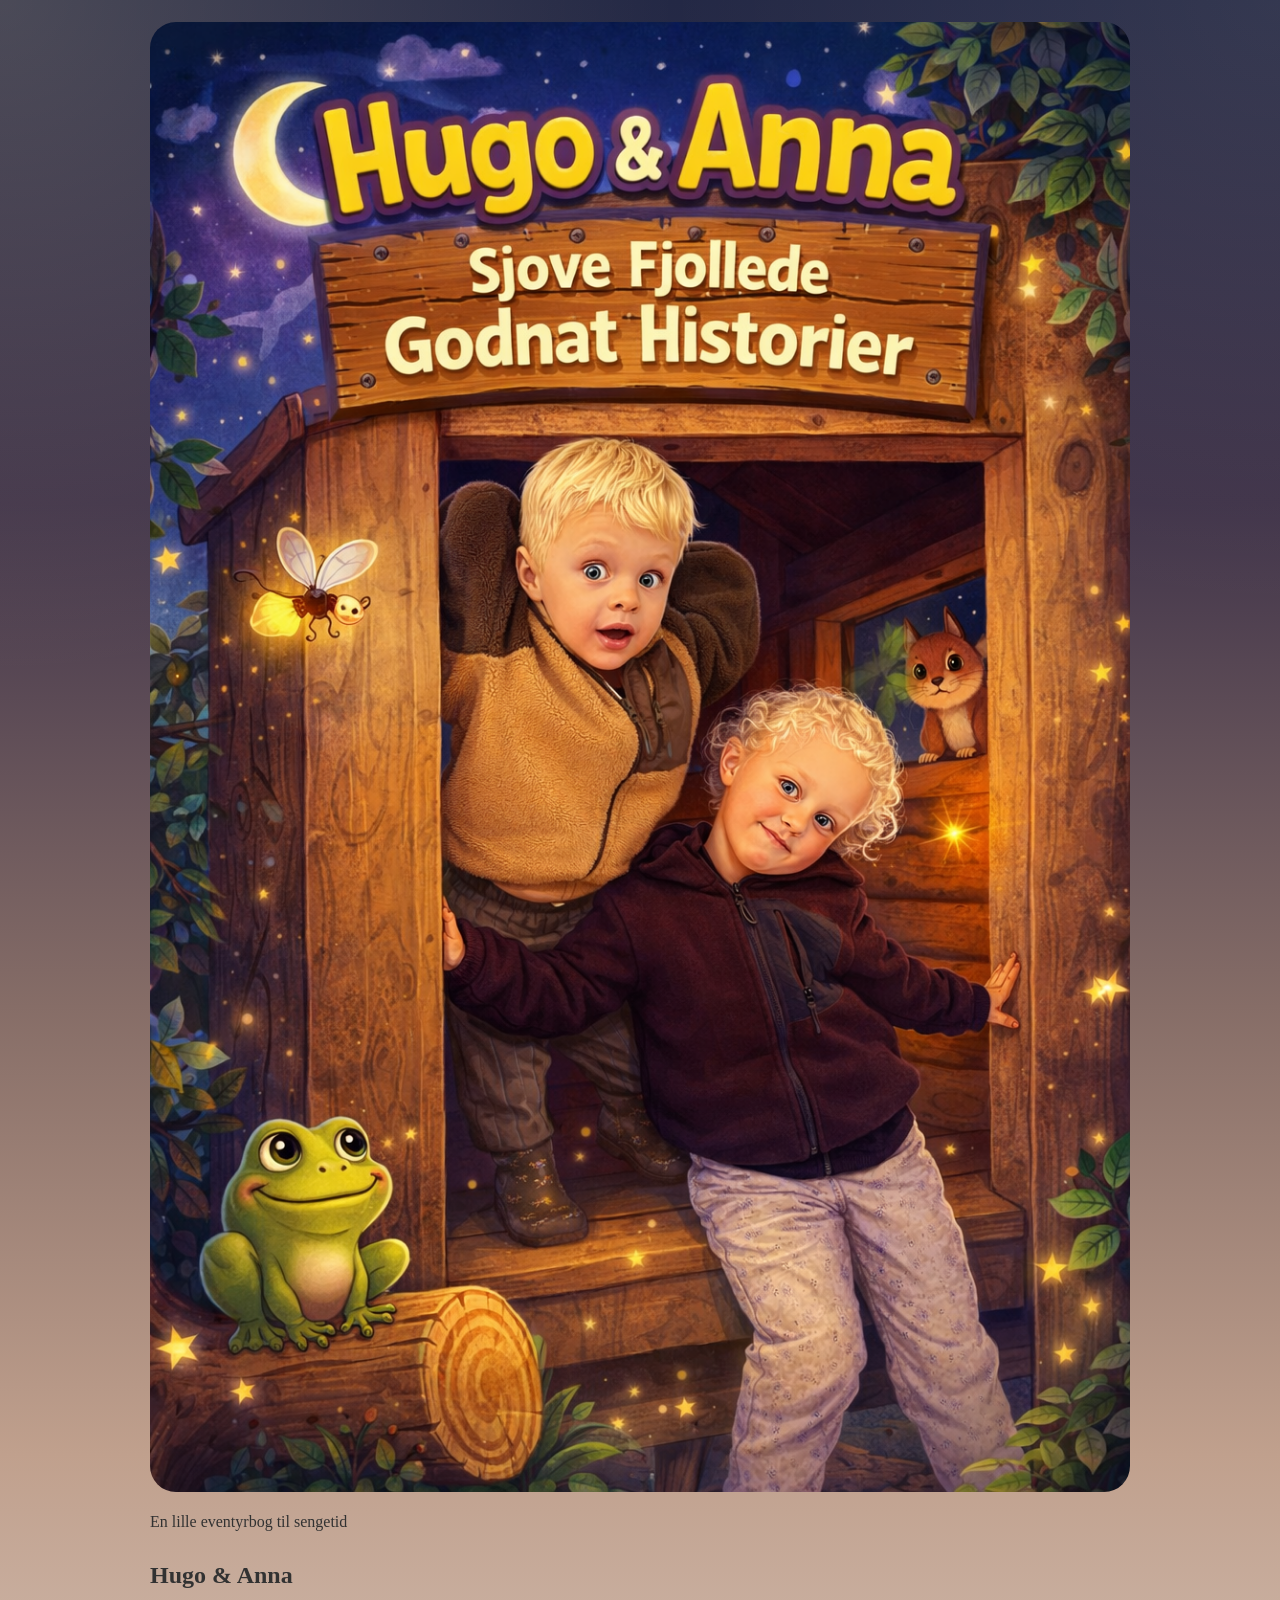
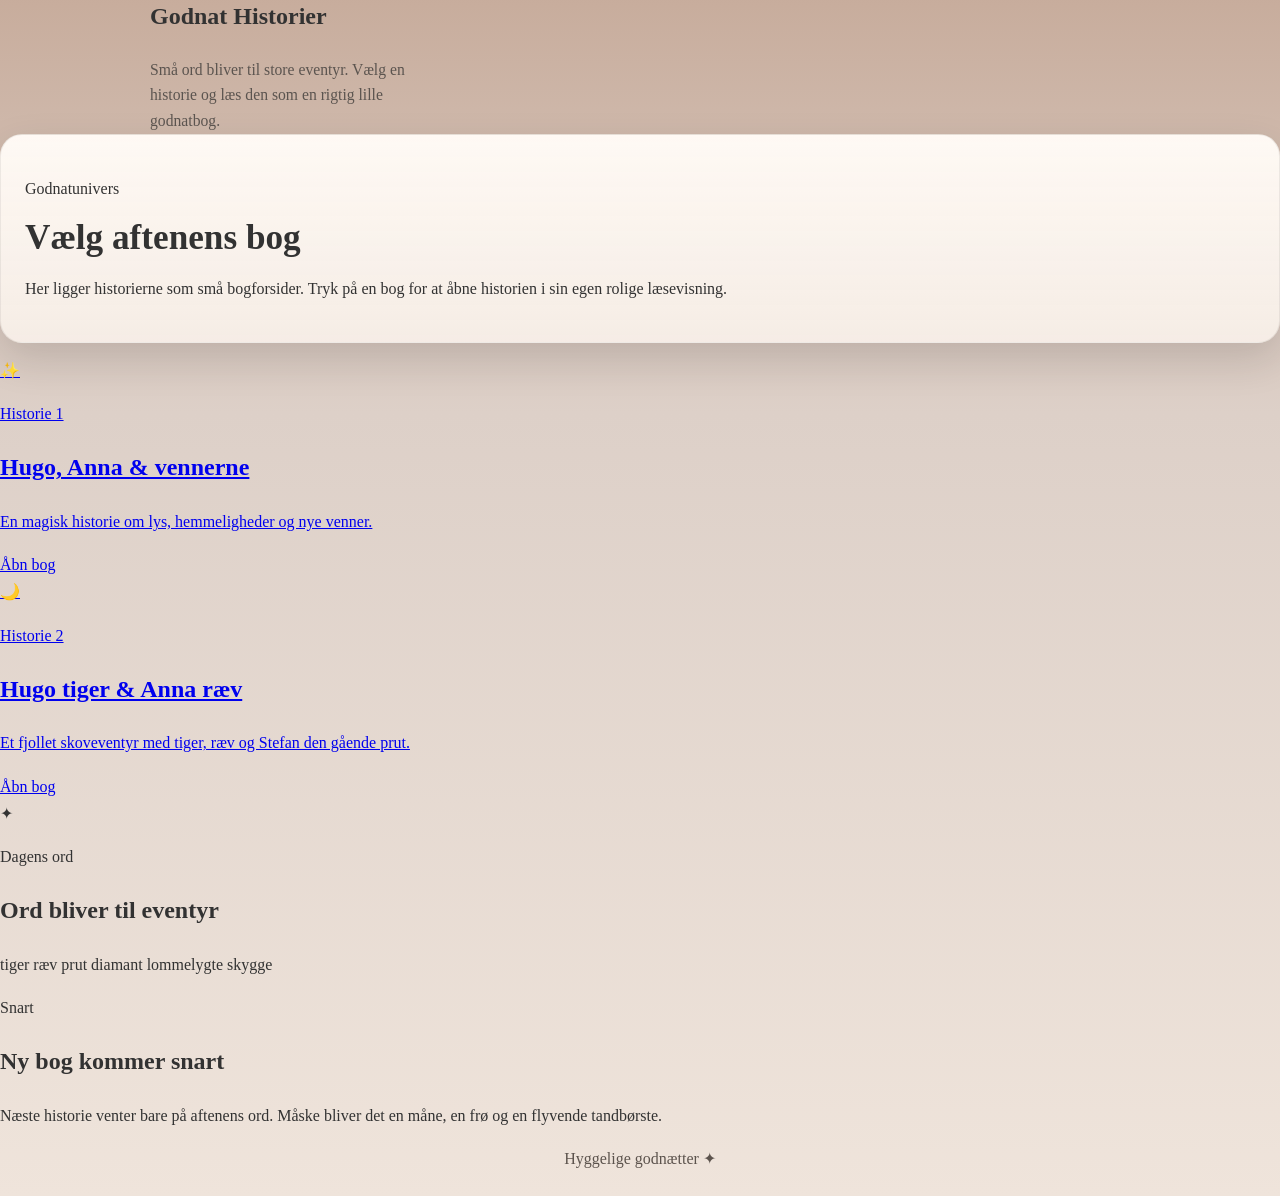
==== commit 1282c05a: "Update index.html" ====
--- a/index.html
+++ b/index.html
@@ -2,21 +2,15 @@
 <html lang="da">
 <head>
   <meta charset="UTF-8" />
-  <meta
-    name="viewport"
-    content="width=device-width, initial-scale=1.0, viewport-fit=cover"
-  />
+  <meta name="viewport" content="width=device-width, initial-scale=1.0, viewport-fit=cover" />
   <title>Hugo & Anna – Godnat Historier</title>
-  <meta
-    name="description"
-    content="En eventyrlig samling af hyggelige og sjove godnathistorier til børn."
-  />
+  <meta name="description" content="Hyggelige, sjove og eventyrlige godnathistorier til børn." />
   <meta name="theme-color" content="#323232" />
   <link rel="stylesheet" href="style.css" />
 </head>
-<body>
-  <div class="aurora aurora--one"></div>
-  <div class="aurora aurora--two"></div>
+<body class="page-home">
+  <div class="ambient ambient--one"></div>
+  <div class="ambient ambient--two"></div>
 
   <header class="hero">
     <div class="hero__media">
@@ -31,8 +25,8 @@
       <p class="overline">En lille eventyrbog til sengetid</p>
       <h1>Hugo & Anna<br />Godnat Historier</h1>
       <p class="hero__lead">
-        Små ord bliver til store eventyr. Her bor lune historier, skøre idéer
-        og rare godnatstunder for hele familien.
+        Små ord bliver til store eventyr. Vælg en historie og læs den som en
+        rigtig lille godnatbog.
       </p>
     </section>
   </header>
@@ -40,11 +34,35 @@
   <main class="shell">
     <section class="glass-card intro-card">
       <p class="overline">Godnatunivers</p>
-      <h2>Vælg en historie</h2>
+      <h2>Vælg aftenens bog</h2>
       <p>
-        Tryk på en historie for at åbne den. Kun én historie er åben ad gangen,
-        så oplevelsen føles rolig, varm og overskuelig.
+        Her ligger historierne som små bogforsider. Tryk på en bog for at åbne
+        historien i sin egen rolige læsevisning.
       </p>
+    </section>
+
+    <section class="book-grid" aria-label="Historieoversigt">
+      <a class="book-cover" href="historie-1.html">
+        <div class="book-cover__shine"></div>
+        <div class="book-cover__badge">✨</div>
+        <p class="book-cover__kicker">Historie 1</p>
+        <h2>Hugo, Anna & vennerne</h2>
+        <p class="book-cover__text">
+          En magisk historie om lys, hemmeligheder og nye venner.
+        </p>
+        <span class="book-cover__link">Åbn bog</span>
+      </a>
+
+      <a class="book-cover" href="historie-2.html">
+        <div class="book-cover__shine"></div>
+        <div class="book-cover__badge">🌙</div>
+        <p class="book-cover__kicker">Historie 2</p>
+        <h2>Hugo tiger & Anna ræv</h2>
+        <p class="book-cover__text">
+          Et fjollet skoveventyr med tiger, ræv og Stefan den gående prut.
+        </p>
+        <span class="book-cover__link">Åbn bog</span>
+      </a>
     </section>
 
     <section class="glass-card words-card">
@@ -66,254 +84,11 @@
       </div>
     </section>
 
-    <section class="stories" aria-label="Historier">
-      <details class="story-book" data-story="historie-1">
-        <summary class="story-book__summary">
-          <div class="story-book__topline">
-            <span class="story-book__icon">✨</span>
-            <span class="story-book__kicker">Historie 1</span>
-          </div>
-
-          <div class="story-book__headline">
-            <h3>Hugo, Anna & vennerne</h3>
-            <span class="story-book__chevron" aria-hidden="true"></span>
-          </div>
-
-          <p class="story-book__preview">
-            En magisk historie om lys, hemmeligheder, ensomhed og nye venner i
-            en stille by.
-          </p>
-        </summary>
-
-        <div class="story-book__content">
-          <div class="story-book__text">
-            <p>
-              Der var engang, i en verden hvor ting ikke var helt som de plejede,
-              tre meget usædvanlige venner.
-            </p>
-
-            <p>
-              Hugo var en lille lommelygte. Ikke bare en almindelig én – hans lys
-              kunne nemlig ikke kun lyse mørke rum op, men også afsløre
-              hemmeligheder. Når han tændte sit bløde, gyldne skær, kunne man se
-              ting, man ellers aldrig lagde mærke til.
-            </p>
-
-            <p>
-              Anna var en pung. En elegant én af slagsen, fyldt med funklende
-              diamanter. Men det var ikke bare værdien, der gjorde hende speciel –
-              hendes diamanter kunne mærke folks intentioner. Hvis nogen havde et
-              godt hjerte, glimtede de varmt. Hvis ikke… så blev de kolde og matte.
-            </p>
-
-            <p>
-              Og så var der Stefan. En gående højtaler. Han rullede rundt på små
-              hjul og spillede altid den perfekte lyd til enhver situation. Glade
-              beats når der var fest, rolige toner når nogen var triste – og nogle
-              gange… sagde han ting højt, som andre kun turde tænke.
-            </p>
-
-            <p>
-              En dag vågnede de tre venner i en mørk og stille by. Alt var mærkeligt.
-              Ingen mennesker. Ingen lyde. Ingen lys.
-            </p>
-
-            <p>
-              “Det her er ikke normalt…” sagde Stefan og udsendte en lav,
-              spændingsfyldt brummen.
-            </p>
-
-            <p>“Vent,” sagde Hugo og tændte sit lys.</p>
-
-            <p>
-              Straks begyndte byen at ændre sig. Skyggerne bevægede sig. Spor
-              dukkede op på jorden – som fodaftryk, der før havde været usynlige.
-            </p>
-
-            <p>“Der er nogen… eller noget… vi skal finde,” sagde Hugo.</p>
-
-            <p>
-              Anna åbnede sig en smule, og hendes diamanter begyndte at gløde svagt.
-            </p>
-
-            <p>“Det er ikke ondt… men det er heller ikke helt godt,” hviskede hun.</p>
-
-            <p>
-              De fulgte sporene gennem byen, ned ad små gader og ind i en gammel
-              bygning. Jo længere de kom, desto højere blev stilheden – som om noget
-              holdt vejret.
-            </p>
-
-            <p>Pludselig stoppede Hugo.</p>
-            <p>“Her.”</p>
-
-            <p>
-              Han lyste ind i et mørkt hjørne… og dér sad en lille skygge. Den
-              rystede.
-            </p>
-
-            <p>
-              “Jeg… jeg tog lyset,” sagde skyggen stille. “Jeg ville bare have, at
-              nogen lagde mærke til mig…”
-            </p>
-
-            <p>Anna’s diamanter begyndte at gløde varmt.</p>
-
-            <p>“Du er ikke farlig,” sagde hun blidt. “Du er bare ensom.”</p>
-
-            <p>Stefan spillede en rolig, varm melodi, der fyldte rummet.</p>
-
-            <p>Hugo trådte frem og lyste blidt på skyggen.</p>
-
-            <p>“Du behøver ikke gemme dig. Vi kan dele lyset.”</p>
-
-            <p>
-              Langsomt begyndte skyggen at ændre sig… og frem kom en lille figur,
-              som aldrig før havde haft nogen at være sammen med.
-            </p>
-
-            <p>Og i det øjeblik vendte lyset tilbage til hele byen.</p>
-
-            <p>Siden den dag var de ikke længere kun tre.</p>
-
-            <p>
-              De var fire venner, der sammen sørgede for, at ingen – hverken
-              mennesker, ting eller skygger – nogensinde følte sig glemt igen.
-            </p>
-
-            <p>
-              Og hvis man lytter godt efter en stille aften… kan man måske høre en
-              blid melodi, se et varmt lys – og et lille glimt fra en diamant, der
-              ved, at alt er, som det skal være. ✨
-            </p>
-          </div>
-        </div>
-      </details>
-
-      <details class="story-book" data-story="historie-2">
-        <summary class="story-book__summary">
-          <div class="story-book__topline">
-            <span class="story-book__icon">🌙</span>
-            <span class="story-book__kicker">Historie 2</span>
-          </div>
-
-          <div class="story-book__headline">
-            <h3>Hugo tiger & Anna ræv</h3>
-            <span class="story-book__chevron" aria-hidden="true"></span>
-          </div>
-
-          <p class="story-book__preview">
-            Et fjollet skoveventyr med en tiger, en ræv og Stefan – den gående
-            prut.
-          </p>
-        </summary>
-
-        <div class="story-book__content">
-          <div class="story-book__text">
-            <p>
-              Der var engang en lille tiger, der hed Hugo. Han var 5 år gammel,
-              havde stribede poter og elskede at løbe hurtigt gennem skoven. Hans
-              bedste ven var Anna, en 6-årig ræv med en kæmpe fluffy hale og masser
-              af gode idéer.
-            </p>
-
-            <p>En morgen vågnede Hugo og råbte:</p>
-
-            <p>“Anna! Skal vi på eventyr i dag?”</p>
-
-            <p>Anna hoppede ud af sin rævehule.</p>
-
-            <p>
-              “Ja! Lad os finde den hemmelige skovsti, som kun modige dyr kan finde!”
-            </p>
-
-            <p>
-              Men lige da de skulle til at gå, hørte de en lille “pfffft… pfffft…”
-              lyd bag dem.
-            </p>
-
-            <p>Ud fra busken kom Stefan… den gående prut.</p>
-
-            <p>
-              Ja, du læste rigtigt. Stefan var en prut, men ikke en helt almindelig
-              en. Han havde små ben, kunne gå rundt og var faktisk ret god til at
-              hjælpe på eventyr.
-            </p>
-
-            <p>“Godmorgen!” sagde prutten Stefan og viftede lidt i luften.</p>
-
-            <p>“Jeg kan hjælpe jer med at finde vej!”</p>
-
-            <p>
-              Hugo begyndte at grine så meget, at hans tigerstriber næsten rystede.
-            </p>
-
-            <p>“Men… du er jo en prut!”</p>
-
-            <p>“Ja,” sagde Stefan stolt. “Men jeg er en eventyr-prut.”</p>
-
-            <p>
-              De tre venner gik ind i skoven. Pludselig kom de til en stor
-              mudderpøl, som var alt for bred til at hoppe over.
-            </p>
-
-            <p>Hugo sukkede.</p>
-
-            <p>“Åh nej… hvordan kommer vi over?”</p>
-
-            <p>Anna tænkte… men så sagde Stefan:</p>
-
-            <p>“Bare rolig… hold jer for næsen.”</p>
-
-            <p>PFFFFFFFFFFT!</p>
-
-            <p>
-              Stefan lavede den største prutte-vind nogensinde, og vinden pustede
-              blade, grene og små sten sammen til en bro.
-            </p>
-
-            <p>“Se!” råbte Anna. “En prutte-bro!”</p>
-
-            <p>
-              De gik over broen, og længere inde i skoven fandt de en stor
-              skattekiste. Inde i den lå der… ikke guld…
-            </p>
-
-            <p>…men kager, saftevand og is!</p>
-
-            <p>“Den bedste skat nogensinde!” sagde Hugo.</p>
-
-            <p>De satte sig i græsset og spiste.</p>
-
-            <p>Stefan sagde stolt:</p>
-
-            <p>“Det er derfor man altid skal have en prut med på eventyr.”</p>
-
-            <p>Anna grinede.</p>
-
-            <p>“Ja… men måske ikke lige når vi spiser.”</p>
-
-            <p>
-              Alle tre grinede så højt, at fuglene i træerne begyndte at synge med.
-            </p>
-
-            <p>Og fra den dag af vidste hele skoven én ting:</p>
-
-            <p>Hvis du skal på eventyr med en tiger og en ræv…</p>
-
-            <p>så er det faktisk ret smart at have en gående prut med.</p>
-
-            <p>Slut… pfffft! 😄</p>
-          </div>
-        </div>
-      </details>
-    </section>
-
     <section class="glass-card soon-card">
       <p class="overline">Snart</p>
-      <h2>Ny historie kommer snart</h2>
+      <h2>Ny bog kommer snart</h2>
       <p>
-        Næste eventyr venter bare på aftenens nye ord. Måske bliver det en måne,
+        Næste historie venter bare på aftenens ord. Måske bliver det en måne,
         en frø og en flyvende tandbørste.
       </p>
     </section>
@@ -322,42 +97,5 @@
   <footer class="footer">
     <p>Hyggelige godnætter ✦</p>
   </footer>
-
-  <script>
-    const books = document.querySelectorAll('.story-book');
-    const storageKey = 'storybook-open-item';
-
-    function openBook(target) {
-      books.forEach((book) => {
-        if (book !== target) book.open = false;
-      });
-      target.open = true;
-      localStorage.setItem(storageKey, target.dataset.story);
-    }
-
-    books.forEach((book) => {
-      const summary = book.querySelector('summary');
-
-      summary.addEventListener('click', (event) => {
-        event.preventDefault();
-
-        if (book.open) {
-          book.open = false;
-          localStorage.removeItem(storageKey);
-        } else {
-          openBook(book);
-          setTimeout(() => {
-            book.scrollIntoView({ behavior: 'smooth', block: 'start' });
-          }, 120);
-        }
-      });
-    });
-
-    const savedBook = localStorage.getItem(storageKey);
-    if (savedBook) {
-      const match = document.querySelector(`[data-story="${savedBook}"]`);
-      if (match) match.open = true;
-    }
-  </script>
 </body>
 </html>
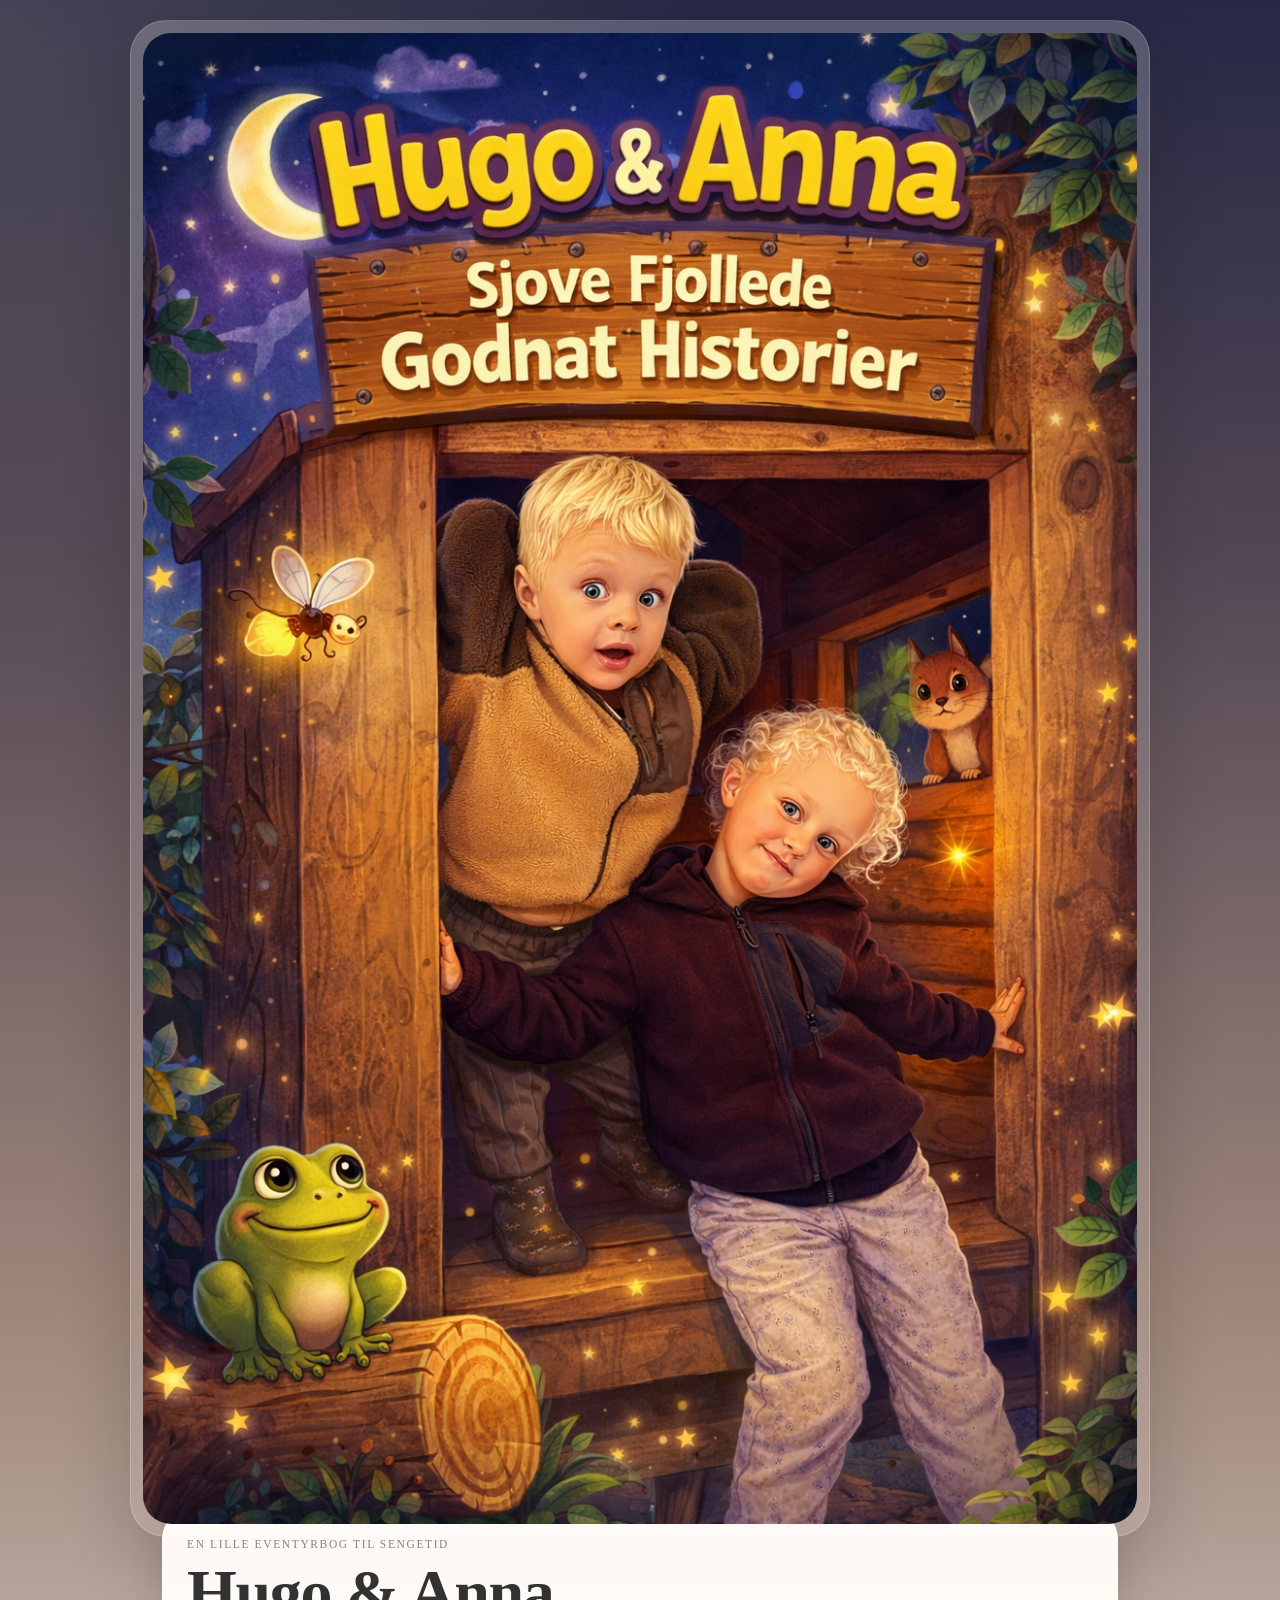
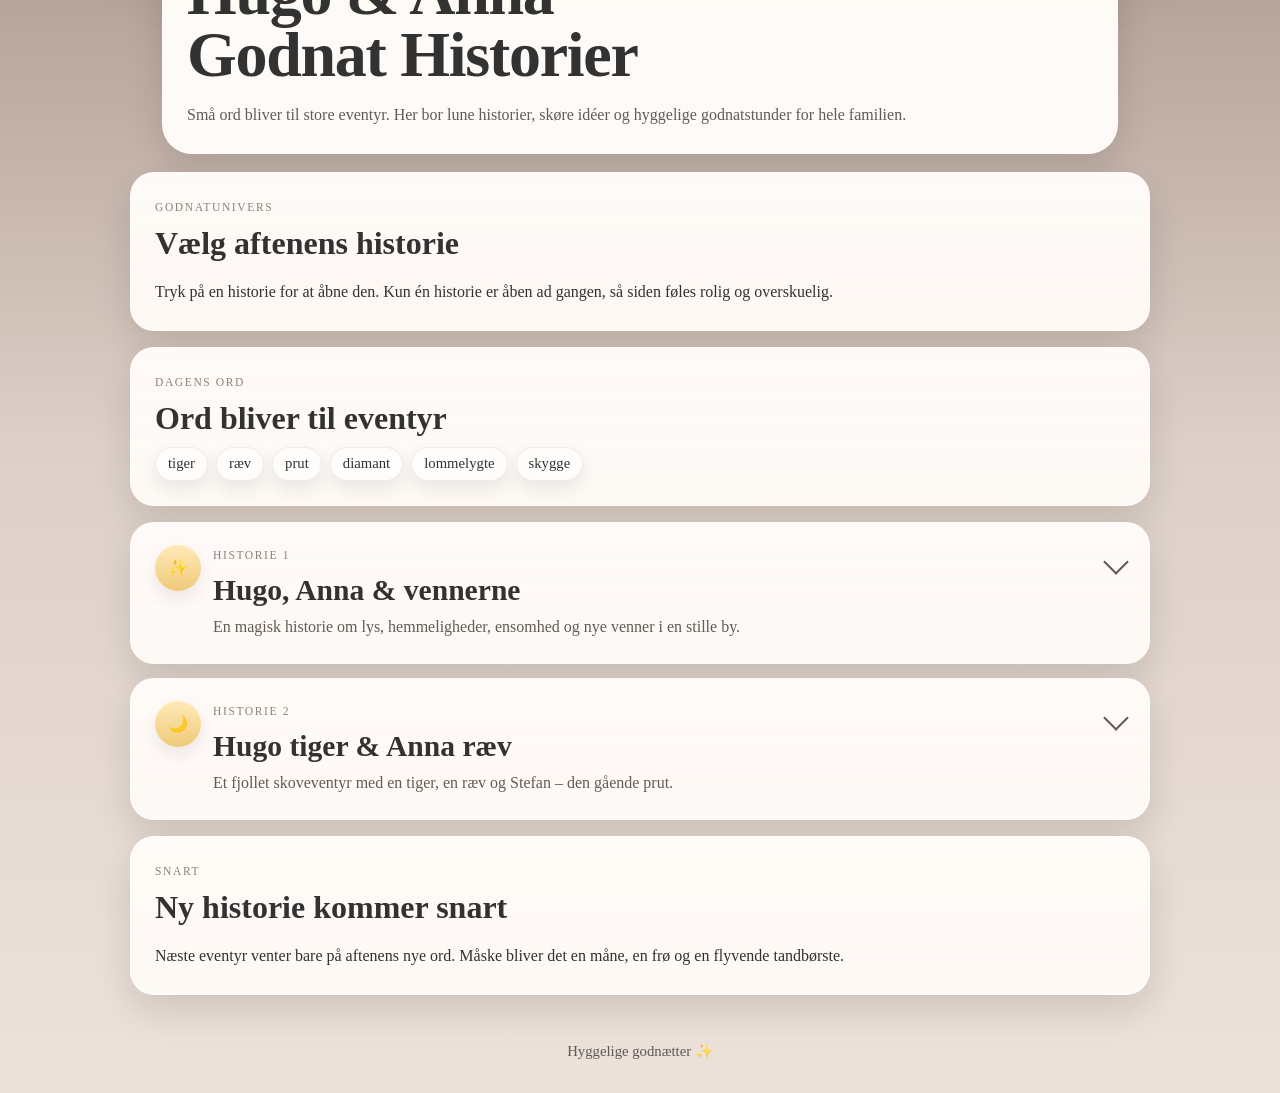
==== commit bec10b2a: "Update index.html" ====
--- a/index.html
+++ b/index.html
@@ -3,17 +3,14 @@
 <head>
   <meta charset="UTF-8" />
   <meta name="viewport" content="width=device-width, initial-scale=1.0, viewport-fit=cover" />
-  <title>Hugo & Anna – Godnat Historier</title>
-  <meta name="description" content="Hyggelige, sjove og eventyrlige godnathistorier til børn." />
+  <title>Hugo & Anna's – Godnat Historier</title>
+  <meta name="description" content="Hyggelige godnathistorier til børn." />
   <meta name="theme-color" content="#323232" />
   <link rel="stylesheet" href="style.css" />
 </head>
-<body class="page-home">
-  <div class="ambient ambient--one"></div>
-  <div class="ambient ambient--two"></div>
-
+<body>
   <header class="hero">
-    <div class="hero__media">
+    <div class="hero__image-wrap">
       <img
         src="banner.PNG"
         alt="Hugo og Anna sjove fjollede godnat historier"
@@ -21,81 +18,175 @@
       />
     </div>
 
-    <section class="hero__card">
-      <p class="overline">En lille eventyrbog til sengetid</p>
+    <div class="hero__card">
+      <p class="eyebrow">En lille eventyrbog til sengetid</p>
       <h1>Hugo & Anna<br />Godnat Historier</h1>
-      <p class="hero__lead">
-        Små ord bliver til store eventyr. Vælg en historie og læs den som en
-        rigtig lille godnatbog.
+      <p>
+        Små ord bliver til store eventyr. Her bor lune historier, skøre idéer og
+        hyggelige godnatstunder for hele familien.
       </p>
-    </section>
+    </div>
   </header>
 
-  <main class="shell">
-    <section class="glass-card intro-card">
-      <p class="overline">Godnatunivers</p>
-      <h2>Vælg aftenens bog</h2>
+  <main class="container">
+    <section class="intro card">
+      <p class="eyebrow">Godnatunivers</p>
+      <h2>Vælg aftenens historie</h2>
       <p>
-        Her ligger historierne som små bogforsider. Tryk på en bog for at åbne
-        historien i sin egen rolige læsevisning.
+        Tryk på en historie for at åbne den. Kun én historie er åben ad gangen,
+        så siden føles rolig og overskuelig.
       </p>
     </section>
 
-    <section class="book-grid" aria-label="Historieoversigt">
-      <a class="book-cover" href="historie-1.html">
-        <div class="book-cover__shine"></div>
-        <div class="book-cover__badge">✨</div>
-        <p class="book-cover__kicker">Historie 1</p>
-        <h2>Hugo, Anna & vennerne</h2>
-        <p class="book-cover__text">
-          En magisk historie om lys, hemmeligheder og nye venner.
-        </p>
-        <span class="book-cover__link">Åbn bog</span>
-      </a>
-
-      <a class="book-cover" href="historie-2.html">
-        <div class="book-cover__shine"></div>
-        <div class="book-cover__badge">🌙</div>
-        <p class="book-cover__kicker">Historie 2</p>
-        <h2>Hugo tiger & Anna ræv</h2>
-        <p class="book-cover__text">
-          Et fjollet skoveventyr med tiger, ræv og Stefan den gående prut.
-        </p>
-        <span class="book-cover__link">Åbn bog</span>
-      </a>
-    </section>
-
-    <section class="glass-card words-card">
-      <div class="words-card__top">
-        <div class="words-card__orb">✦</div>
-        <div>
-          <p class="overline">Dagens ord</p>
-          <h2>Ord bliver til eventyr</h2>
-        </div>
-      </div>
-
-      <div class="word-list">
-        <span class="word-pill">tiger</span>
-        <span class="word-pill">ræv</span>
-        <span class="word-pill">prut</span>
-        <span class="word-pill">diamant</span>
-        <span class="word-pill">lommelygte</span>
-        <span class="word-pill">skygge</span>
+    <section class="words card">
+      <p class="eyebrow">Dagens ord</p>
+      <h2>Ord bliver til eventyr</h2>
+      <div class="chips">
+        <span>tiger</span>
+        <span>ræv</span>
+        <span>prut</span>
+        <span>diamant</span>
+        <span>lommelygte</span>
+        <span>skygge</span>
       </div>
     </section>
 
-    <section class="glass-card soon-card">
-      <p class="overline">Snart</p>
-      <h2>Ny bog kommer snart</h2>
+    <section class="stories">
+      <details class="story" data-story="1">
+        <summary>
+          <div class="story__left">
+            <div class="story__icon">✨</div>
+            <div class="story__meta">
+              <p class="story__label">Historie 1</p>
+              <h3>Hugo, Anna & vennerne</h3>
+              <p class="story__preview">
+                En magisk historie om lys, hemmeligheder, ensomhed og nye venner
+                i en stille by.
+              </p>
+            </div>
+          </div>
+          <div class="story__arrow"></div>
+        </summary>
+
+        <div class="story__content">
+          <p>Der var engang, i en verden hvor ting ikke var helt som de plejede, tre meget usædvanlige venner.</p>
+          <p>Hugo var en lille lommelygte. Ikke bare en almindelig én – hans lys kunne nemlig ikke kun lyse mørke rum op, men også afsløre hemmeligheder. Når han tændte sit bløde, gyldne skær, kunne man se ting, man ellers aldrig lagde mærke til.</p>
+          <p>Anna var en pung. En elegant én af slagsen, fyldt med funklende diamanter. Men det var ikke bare værdien, der gjorde hende speciel – hendes diamanter kunne mærke folks intentioner. Hvis nogen havde et godt hjerte, glimtede de varmt. Hvis ikke… så blev de kolde og matte.</p>
+          <p>Og så var der Stefan. En gående højtaler. Han rullede rundt på små hjul og spillede altid den perfekte lyd til enhver situation. Glade beats når der var fest, rolige toner når nogen var triste – og nogle gange… sagde han ting højt, som andre kun turde tænke.</p>
+          <p>En dag vågnede de tre venner i en mørk og stille by. Alt var mærkeligt. Ingen mennesker. Ingen lyde. Ingen lys.</p>
+          <p>“Det her er ikke normalt…” sagde Stefan og udsendte en lav, spændingsfyldt brummen.</p>
+          <p>“Vent,” sagde Hugo og tændte sit lys.</p>
+          <p>Straks begyndte byen at ændre sig. Skyggerne bevægede sig. Spor dukkede op på jorden – som fodaftryk, der før havde været usynlige.</p>
+          <p>“Der er nogen… eller noget… vi skal finde,” sagde Hugo.</p>
+          <p>Anna åbnede sig en smule, og hendes diamanter begyndte at gløde svagt.</p>
+          <p>“Det er ikke ondt… men det er heller ikke helt godt,” hviskede hun.</p>
+          <p>De fulgte sporene gennem byen, ned ad små gader og ind i en gammel bygning. Jo længere de kom, desto højere blev stilheden – som om noget holdt vejret.</p>
+          <p>Pludselig stoppede Hugo.</p>
+          <p>“Her.”</p>
+          <p>Han lyste ind i et mørkt hjørne… og dér sad en lille skygge. Den rystede.</p>
+          <p>“Jeg… jeg tog lyset,” sagde skyggen stille. “Jeg ville bare have, at nogen lagde mærke til mig…”</p>
+          <p>Anna’s diamanter begyndte at gløde varmt.</p>
+          <p>“Du er ikke farlig,” sagde hun blidt. “Du er bare ensom.”</p>
+          <p>Stefan spillede en rolig, varm melodi, der fyldte rummet.</p>
+          <p>Hugo trådte frem og lyste blidt på skyggen.</p>
+          <p>“Du behøver ikke gemme dig. Vi kan dele lyset.”</p>
+          <p>Langsomt begyndte skyggen at ændre sig… og frem kom en lille figur, som aldrig før havde haft nogen at være sammen med.</p>
+          <p>Og i det øjeblik vendte lyset tilbage til hele byen.</p>
+          <p>Siden den dag var de ikke længere kun tre.</p>
+          <p>De var fire venner, der sammen sørgede for, at ingen – hverken mennesker, ting eller skygger – nogensinde følte sig glemt igen.</p>
+          <p>Og hvis man lytter godt efter en stille aften… kan man måske høre en blid melodi, se et varmt lys – og et lille glimt fra en diamant, der ved, at alt er, som det skal være. ✨</p>
+        </div>
+      </details>
+
+      <details class="story" data-story="2">
+        <summary>
+          <div class="story__left">
+            <div class="story__icon">🌙</div>
+            <div class="story__meta">
+              <p class="story__label">Historie 2</p>
+              <h3>Hugo tiger & Anna ræv</h3>
+              <p class="story__preview">
+                Et fjollet skoveventyr med en tiger, en ræv og Stefan – den
+                gående prut.
+              </p>
+            </div>
+          </div>
+          <div class="story__arrow"></div>
+        </summary>
+
+        <div class="story__content">
+          <p>Der var engang en lille tiger, der hed Hugo. Han var 5 år gammel, havde stribede poter og elskede at løbe hurtigt gennem skoven. Hans bedste ven var Anna, en 6-årig ræv med en kæmpe fluffy hale og masser af gode idéer.</p>
+          <p>En morgen vågnede Hugo og råbte:</p>
+          <p>“Anna! Skal vi på eventyr i dag?”</p>
+          <p>Anna hoppede ud af sin rævehule.</p>
+          <p>“Ja! Lad os finde den hemmelige skovsti, som kun modige dyr kan finde!”</p>
+          <p>Men lige da de skulle til at gå, hørte de en lille “pfffft… pfffft…” lyd bag dem.</p>
+          <p>Ud fra busken kom Stefan… den gående prut.</p>
+          <p>Ja, du læste rigtigt. Stefan var en prut, men ikke en helt almindelig en. Han havde små ben, kunne gå rundt og var faktisk ret god til at hjælpe på eventyr.</p>
+          <p>“Godmorgen!” sagde prutten Stefan og viftede lidt i luften.</p>
+          <p>“Jeg kan hjælpe jer med at finde vej!”</p>
+          <p>Hugo begyndte at grine så meget, at hans tigerstriber næsten rystede.</p>
+          <p>“Men… du er jo en prut!”</p>
+          <p>“Ja,” sagde Stefan stolt. “Men jeg er en eventyr-prut.”</p>
+          <p>De tre venner gik ind i skoven. Pludselig kom de til en stor mudderpøl, som var alt for bred til at hoppe over.</p>
+          <p>Hugo sukkede.</p>
+          <p>“Åh nej… hvordan kommer vi over?”</p>
+          <p>Anna tænkte… men så sagde Stefan:</p>
+          <p>“Bare rolig… hold jer for næsen.”</p>
+          <p>PFFFFFFFFFFT!</p>
+          <p>Stefan lavede den største prutte-vind nogensinde, og vinden pustede blade, grene og små sten sammen til en bro.</p>
+          <p>“Se!” råbte Anna. “En prutte-bro!”</p>
+          <p>De gik over broen, og længere inde i skoven fandt de en stor skattekiste. Inde i den lå der… ikke guld…</p>
+          <p>…men kager, saftevand og is!</p>
+          <p>“Den bedste skat nogensinde!” sagde Hugo.</p>
+          <p>De satte sig i græsset og spiste.</p>
+          <p>Stefan sagde stolt:</p>
+          <p>“Det er derfor man altid skal have en prut med på eventyr.”</p>
+          <p>Anna grinede.</p>
+          <p>“Ja… men måske ikke lige når vi spiser.”</p>
+          <p>Alle tre grinede så højt, at fuglene i træerne begyndte at synge med.</p>
+          <p>Og fra den dag af vidste hele skoven én ting:</p>
+          <p>Hvis du skal på eventyr med en tiger og en ræv…</p>
+          <p>så er det faktisk ret smart at have en gående prut med.</p>
+          <p>Slut… pfffft! 😄</p>
+        </div>
+      </details>
+    </section>
+
+    <section class="soon card">
+      <p class="eyebrow">Snart</p>
+      <h2>Ny historie kommer snart</h2>
       <p>
-        Næste historie venter bare på aftenens ord. Måske bliver det en måne,
+        Næste eventyr venter bare på aftenens nye ord. Måske bliver det en måne,
         en frø og en flyvende tandbørste.
       </p>
     </section>
   </main>
 
   <footer class="footer">
-    <p>Hyggelige godnætter ✦</p>
+    <p>Hyggelige godnætter ✨</p>
   </footer>
+
+  <script>
+    const stories = document.querySelectorAll('.story');
+
+    stories.forEach((story) => {
+      const summary = story.querySelector('summary');
+
+      summary.addEventListener('click', (e) => {
+        e.preventDefault();
+
+        const isOpen = story.open;
+
+        stories.forEach((item) => {
+          item.open = false;
+        });
+
+        if (!isOpen) {
+          story.open = true;
+        }
+      });
+    });
+  </script>
 </body>
 </html>
--- a/style.css
+++ b/style.css
@@ -1,23 +1,21 @@
 :root {
   --beige: #DDD0C8;
-  --beige-soft: #efe4db;
-  --paper: rgba(255, 250, 245, 0.95);
-  --paper-strong: rgba(255, 250, 245, 0.985);
-  --paper-soft: rgba(247, 239, 232, 0.93);
+  --beige-soft: #ede2da;
   --dark: #323232;
-  --dark-soft: #5b544f;
-  --dark-muted: #776d66;
+  --dark-soft: #625b56;
+  --muted: #8d8279;
+  --paper: rgba(255, 250, 246, 0.96);
+  --paper-strong: rgba(255, 251, 248, 0.985);
   --gold: #f0c979;
-  --gold-soft: #ffe7ad;
+  --gold-soft: #ffeab8;
   --line: rgba(50, 50, 50, 0.08);
-  --shadow-strong: 0 24px 60px rgba(22, 22, 22, 0.22);
-  --shadow-lg: 0 16px 40px rgba(22, 22, 22, 0.14);
-  --shadow-md: 0 10px 24px rgba(22, 22, 22, 0.1);
-  --radius-xl: 28px;
-  --radius-lg: 22px;
+  --shadow-xl: 0 28px 70px rgba(17, 14, 12, 0.2);
+  --shadow-lg: 0 16px 36px rgba(17, 14, 12, 0.12);
+  --shadow-md: 0 8px 18px rgba(17, 14, 12, 0.08);
+  --radius-xl: 30px;
+  --radius-lg: 24px;
   --radius-md: 18px;
   --max-width: 760px;
-  --content-max: 68ch;
 }
 
 * {
@@ -30,16 +28,13 @@
 
 body {
   margin: 0;
-  min-height: 100vh;
-  position: relative;
-  overflow-x: hidden;
   font-family: Georgia, "Times New Roman", serif;
   color: var(--dark);
-  line-height: 1.7;
+  line-height: 1.75;
   background:
-    radial-gradient(circle at top left, rgba(255, 228, 170, 0.18), transparent 22%),
-    radial-gradient(circle at top right, rgba(255, 244, 215, 0.08), transparent 20%),
-    linear-gradient(180deg, #232845 0%, #40344a 18%, #866d67 36%, #c0a08d 52%, var(--beige) 72%, var(--beige-soft) 100%);
+    radial-gradient(circle at top left, rgba(255, 232, 180, 0.14), transparent 24%),
+    linear-gradient(180deg, #262845 0%, #514553 20%, #9d857a 48%, var(--beige) 76%, var(--beige-soft) 100%);
+  min-height: 100vh;
   -webkit-font-smoothing: antialiased;
   text-rendering: optimizeLegibility;
 }
@@ -49,265 +44,173 @@
   max-width: 100%;
 }
 
-button,
-input,
-textarea,
-select {
-  font: inherit;
-}
-
-.page-glow,
-.stars {
-  position: fixed;
-  inset: 0;
-  pointer-events: none;
-}
-
-.page-glow--one {
-  background: radial-gradient(circle at 18% 12%, rgba(255, 225, 155, 0.16), transparent 25%);
-  z-index: 0;
-}
-
-.page-glow--two {
-  background: radial-gradient(circle at 82% 20%, rgba(255, 244, 220, 0.08), transparent 20%);
-  z-index: 0;
-}
-
-.stars-a {
-  z-index: 0;
-  opacity: 0.55;
-  background-image:
-    radial-gradient(circle, rgba(255, 247, 221, 0.9) 0 1px, transparent 1.6px),
-    radial-gradient(circle, rgba(255, 247, 221, 0.75) 0 1px, transparent 1.6px),
-    radial-gradient(circle, rgba(255, 229, 169, 0.6) 0 1.2px, transparent 1.8px);
-  background-size: 180px 180px, 240px 240px, 300px 300px;
-  background-position: 10px 20px, 100px 70px, 40px 120px;
-}
-
-.stars-b {
-  z-index: 0;
-  opacity: 0.22;
-  background-image:
-    radial-gradient(circle, rgba(255, 250, 236, 0.9) 0 1px, transparent 1.8px);
-  background-size: 220px 220px;
-  background-position: 40px 50px;
-}
-
 .hero,
 .container,
-.footer,
-.to-top {
-  position: relative;
-  z-index: 1;
+.footer {
+  width: min(100% - 22px, var(--max-width));
+  margin-left: auto;
+  margin-right: auto;
 }
 
 .hero {
-  width: min(100% - 20px, var(--max-width));
-  margin: 0 auto;
-  padding: max(12px, env(safe-area-inset-top)) 0 0;
-}
-
-.hero__frame {
-  background: linear-gradient(180deg, rgba(255,255,255,0.24), rgba(255,255,255,0.08));
-  border: 1px solid rgba(255,255,255,0.18);
-  border-radius: 26px;
-  padding: 8px;
-  box-shadow: var(--shadow-strong);
-  backdrop-filter: blur(8px);
+  padding-top: 14px;
+}
+
+.hero__image-wrap {
+  padding: 10px;
+  border-radius: 30px;
+  background: linear-gradient(180deg, rgba(255,255,255,0.22), rgba(255,255,255,0.08));
+  border: 1px solid rgba(255,255,255,0.2);
+  box-shadow: var(--shadow-xl);
 }
 
 .hero__image {
+  border-radius: 22px;
   width: 100%;
-  border-radius: 20px;
-  object-fit: cover;
-}
-
-.hero__panel {
-  margin: -18px auto 0;
-  width: calc(100% - 14px);
-  background: rgba(255, 250, 245, 0.9);
-  border: 1px solid rgba(255,255,255,0.42);
-  border-radius: 24px;
-  padding: 18px 16px;
+}
+
+.hero__card {
+  width: calc(100% - 18px);
+  margin: -20px auto 0;
+  padding: 20px 18px;
+  border-radius: var(--radius-xl);
+  background: var(--paper-strong);
+  border: 1px solid rgba(255,255,255,0.35);
   box-shadow: var(--shadow-lg);
-  backdrop-filter: blur(12px);
-}
-
-.hero__eyebrow,
-.section-label,
-.story-dropdown__label {
+}
+
+.eyebrow,
+.story__label {
   margin: 0 0 8px;
-  font-size: 0.72rem;
   text-transform: uppercase;
   letter-spacing: 0.14em;
-  color: var(--dark-muted);
-}
-
-.hero__panel h1 {
+  font-size: 0.72rem;
+  color: var(--muted);
+}
+
+.hero__card h1 {
   margin: 0;
-  font-size: clamp(2rem, 8vw, 3.8rem);
-  line-height: 0.98;
+  font-size: clamp(2rem, 8vw, 4rem);
+  line-height: 0.96;
   letter-spacing: -0.02em;
 }
 
-.hero__lead {
-  margin: 12px 0 0;
+.hero__card p:last-child {
+  margin-bottom: 0;
   color: var(--dark-soft);
-  font-size: 0.98rem;
-  line-height: 1.65;
-  max-width: 34ch;
 }
 
 .container {
-  width: min(100% - 20px, var(--max-width));
-  margin: 0 auto;
-  padding: 16px 0 48px;
-}
-
-.intro-card,
-.daily-words,
-.story-dropdown,
-.coming-soon {
-  border: 1px solid var(--line);
+  padding: 18px 0 44px;
+  display: grid;
+  gap: 16px;
+}
+
+.card,
+.story {
+  background: linear-gradient(180deg, var(--paper-strong), var(--paper));
+  border: 1px solid rgba(255,255,255,0.28);
+  box-shadow: var(--shadow-lg);
   border-radius: var(--radius-lg);
-  background: linear-gradient(180deg, var(--paper-strong), var(--paper-soft));
-  box-shadow: var(--shadow-lg);
-}
-
-.intro-card {
-  padding: 20px 16px;
-  margin-bottom: 14px;
-}
-
-.intro-card h2,
-.daily-words h2,
-.coming-soon h2,
-.story-dropdown__summary h2 {
-  margin: 0 0 8px;
+}
+
+.card {
+  padding: 20px 18px;
+}
+
+.card h2 {
+  margin: 0 0 10px;
+  font-size: clamp(1.45rem, 5vw, 2rem);
   line-height: 1.15;
 }
 
-.intro-card h2,
-.daily-words h2,
-.coming-soon h2 {
-  font-size: clamp(1.5rem, 6vw, 2.2rem);
-}
-
-.daily-words {
-  padding: 18px 16px;
-  margin-bottom: 16px;
-}
-
-.daily-words__head {
-  display: flex;
-  align-items: center;
-  gap: 14px;
-  margin-bottom: 14px;
-}
-
-.daily-words__icon,
-.coming-soon__icon,
-.story-dropdown__icon {
-  display: grid;
-  place-items: center;
-  border-radius: 50%;
-  background: linear-gradient(180deg, var(--gold-soft), var(--gold));
-  box-shadow: 0 10px 20px rgba(240, 201, 121, 0.24);
-  flex-shrink: 0;
-}
-
-.daily-words__icon,
-.coming-soon__icon {
-  width: 48px;
-  height: 48px;
-  font-size: 1.15rem;
-}
-
-.chip-list {
+.card p:last-child {
+  margin-bottom: 0;
+}
+
+.chips {
   display: flex;
   flex-wrap: wrap;
   gap: 8px;
 }
 
-.chip {
+.chips span {
   display: inline-flex;
   align-items: center;
   min-height: 34px;
   padding: 0 12px;
   border-radius: 999px;
-  background: rgba(255, 255, 255, 0.72);
-  border: 1px solid rgba(50, 50, 50, 0.08);
-  color: var(--dark);
+  background: #fffdfb;
+  border: 1px solid var(--line);
+  box-shadow: var(--shadow-md);
   font-size: 0.92rem;
-  box-shadow: var(--shadow-md);
-}
-
-.accordion-list {
+}
+
+.stories {
   display: grid;
   gap: 14px;
 }
 
-.story-dropdown {
+.story {
   overflow: hidden;
-  transition: box-shadow 0.25s ease;
-}
-
-.story-dropdown[open] {
-  box-shadow: var(--shadow-strong);
-}
-
-.story-dropdown__summary {
+}
+
+.story summary {
   list-style: none;
   cursor: pointer;
+  padding: 16px;
   display: flex;
   align-items: flex-start;
   justify-content: space-between;
+  gap: 14px;
+}
+
+.story summary::-webkit-details-marker {
+  display: none;
+}
+
+.story__left {
+  display: flex;
   gap: 12px;
-  padding: 16px;
-}
-
-.story-dropdown__summary::-webkit-details-marker {
-  display: none;
-}
-
-.story-dropdown__left {
-  display: flex;
-  align-items: flex-start;
-  gap: 12px;
+  flex: 1;
   min-width: 0;
-  flex: 1;
-}
-
-.story-dropdown__icon {
+}
+
+.story__icon {
   width: 46px;
   height: 46px;
-  font-size: 1.1rem;
-}
-
-.story-dropdown__text {
+  display: grid;
+  place-items: center;
+  flex-shrink: 0;
+  border-radius: 50%;
+  background: linear-gradient(180deg, var(--gold-soft), var(--gold));
+  box-shadow: var(--shadow-md);
+}
+
+.story__meta {
   min-width: 0;
 }
 
-.story-dropdown__summary h2 {
-  font-size: clamp(1.2rem, 5vw, 1.8rem);
-}
-
-.story-dropdown__preview {
-  margin: 4px 0 0;
+.story__meta h3 {
+  margin: 0;
+  font-size: clamp(1.3rem, 5vw, 1.85rem);
+  line-height: 1.15;
+}
+
+.story__preview {
+  margin: 6px 0 0;
   color: var(--dark-soft);
-  font-size: 0.95rem;
-  line-height: 1.55;
-}
-
-.story-dropdown__arrow {
+}
+
+.story__arrow {
+  width: 18px;
+  height: 18px;
   position: relative;
-  width: 16px;
-  height: 16px;
   flex-shrink: 0;
   margin-top: 8px;
 }
 
-.story-dropdown__arrow::before {
+.story__arrow::before {
   content: "";
   position: absolute;
   inset: 0;
@@ -317,182 +220,98 @@
   transition: transform 0.25s ease;
 }
 
-.story-dropdown[open] .story-dropdown__arrow::before {
+.story[open] .story__arrow::before {
   transform: rotate(-135deg);
 }
 
-.story-dropdown__content {
-  display: grid;
-  grid-template-rows: 0fr;
-  transition: grid-template-rows 0.35s ease;
-}
-
-.story-dropdown[open] .story-dropdown__content {
-  grid-template-rows: 1fr;
-}
-
-.story-dropdown__inner {
-  overflow: hidden;
+.story__content {
+  display: none;
+  padding: 0 16px 18px;
   border-top: 1px solid var(--line);
-  padding: 0 16px 0;
-}
-
-.story-dropdown[open] .story-dropdown__inner {
-  padding-bottom: 18px;
-}
-
-.story-dropdown__inner p {
-  max-width: var(--content-max);
+}
+
+.story[open] .story__content {
+  display: block;
+}
+
+.story__content p {
   margin: 0 0 1em;
-}
-
-.story-dropdown__inner p:first-child {
+  max-width: 66ch;
+}
+
+.story__content p:first-child {
   padding-top: 16px;
 }
 
-.story-dropdown__inner p:last-child {
+.story__content p:last-child {
   margin-bottom: 0;
 }
 
-.coming-soon {
-  display: flex;
-  align-items: flex-start;
-  gap: 14px;
-  padding: 18px 16px;
-  margin-top: 16px;
-}
-
 .footer {
-  width: min(100% - 20px, var(--max-width));
-  margin: 0 auto;
-  padding: 0 0 calc(24px + env(safe-area-inset-bottom));
+  padding-bottom: 28px;
   text-align: center;
-  color: #5c534d;
+  color: rgba(50, 50, 50, 0.78);
 }
 
 .footer p {
   margin: 0;
-}
-
-.footer__small {
-  margin-top: 6px !important;
-  font-size: 0.9rem;
-  color: var(--dark-soft);
-}
-
-.to-top {
-  position: fixed;
-  right: 14px;
-  bottom: calc(14px + env(safe-area-inset-bottom));
-  width: 46px;
-  height: 46px;
-  border: 0;
-  border-radius: 50%;
-  background: linear-gradient(180deg, var(--gold-soft), var(--gold));
-  color: #3d2f18;
-  box-shadow: var(--shadow-lg);
-  cursor: pointer;
-  opacity: 0;
-  visibility: hidden;
-  transform: translateY(8px);
-  transition: opacity 0.25s ease, transform 0.25s ease, visibility 0.25s ease;
-}
-
-.to-top.is-visible {
-  opacity: 1;
-  visibility: visible;
-  transform: translateY(0);
-}
-
-@media (hover: hover) {
-  .to-top:hover {
-    transform: translateY(-2px);
-  }
+  font-size: 0.92rem;
 }
 
 @media (min-width: 768px) {
   :root {
-    --max-width: 980px;
-    --content-max: none;
+    --max-width: 1020px;
+  }
+
+  .hero,
+  .container,
+  .footer {
+    width: min(100% - 34px, var(--max-width));
   }
 
   .hero {
-    width: min(100% - 32px, var(--max-width));
-    padding-top: 22px;
-  }
-
-  .hero__frame {
-    border-radius: 34px;
-    padding: 10px;
+    padding-top: 20px;
+  }
+
+  .hero__image-wrap {
+    border-radius: 36px;
+    padding: 12px;
   }
 
   .hero__image {
-    border-radius: 26px;
-  }
-
-  .hero__panel {
-    width: calc(100% - 56px);
-    margin-top: -26px;
     border-radius: 28px;
-    padding: 26px 26px 24px;
-  }
-
-  .container {
-    width: min(100% - 32px, var(--max-width));
-    padding: 22px 0 60px;
-  }
-
-  .intro-card,
-  .daily-words,
-  .coming-soon {
+  }
+
+  .hero__card {
+    width: calc(100% - 64px);
+    margin-top: -28px;
     padding: 24px;
   }
 
-  .story-dropdown__summary {
+  .card {
+    padding: 24px;
+  }
+
+  .story summary {
     padding: 22px 24px;
   }
 
-  .story-dropdown__inner {
-    padding: 0 24px 0;
-  }
-
-  .story-dropdown[open] .story-dropdown__inner {
-    padding-bottom: 24px;
-  }
-
-  .story-dropdown__inner p:first-child {
+  .story__content {
+    padding: 0 24px 24px;
+  }
+
+  .story__content p:first-child {
     padding-top: 20px;
   }
-
-  .accordion-list {
-    gap: 16px;
-  }
-
-  .to-top {
-    right: 22px;
-    bottom: 22px;
-  }
 }
 
 @media (min-width: 1024px) {
-  .story-dropdown__inner {
+  .story__content {
     columns: 2;
     column-gap: 34px;
   }
 
-  .story-dropdown__inner p {
+  .story__content p {
     break-inside: avoid;
   }
 }
-
-@media (prefers-reduced-motion: reduce) {
-  html {
-    scroll-behavior: auto;
-  }
-
-  .story-dropdown__content,
-  .story-dropdown__arrow::before,
-  .to-top {
-    transition: none;
-  }
-}
